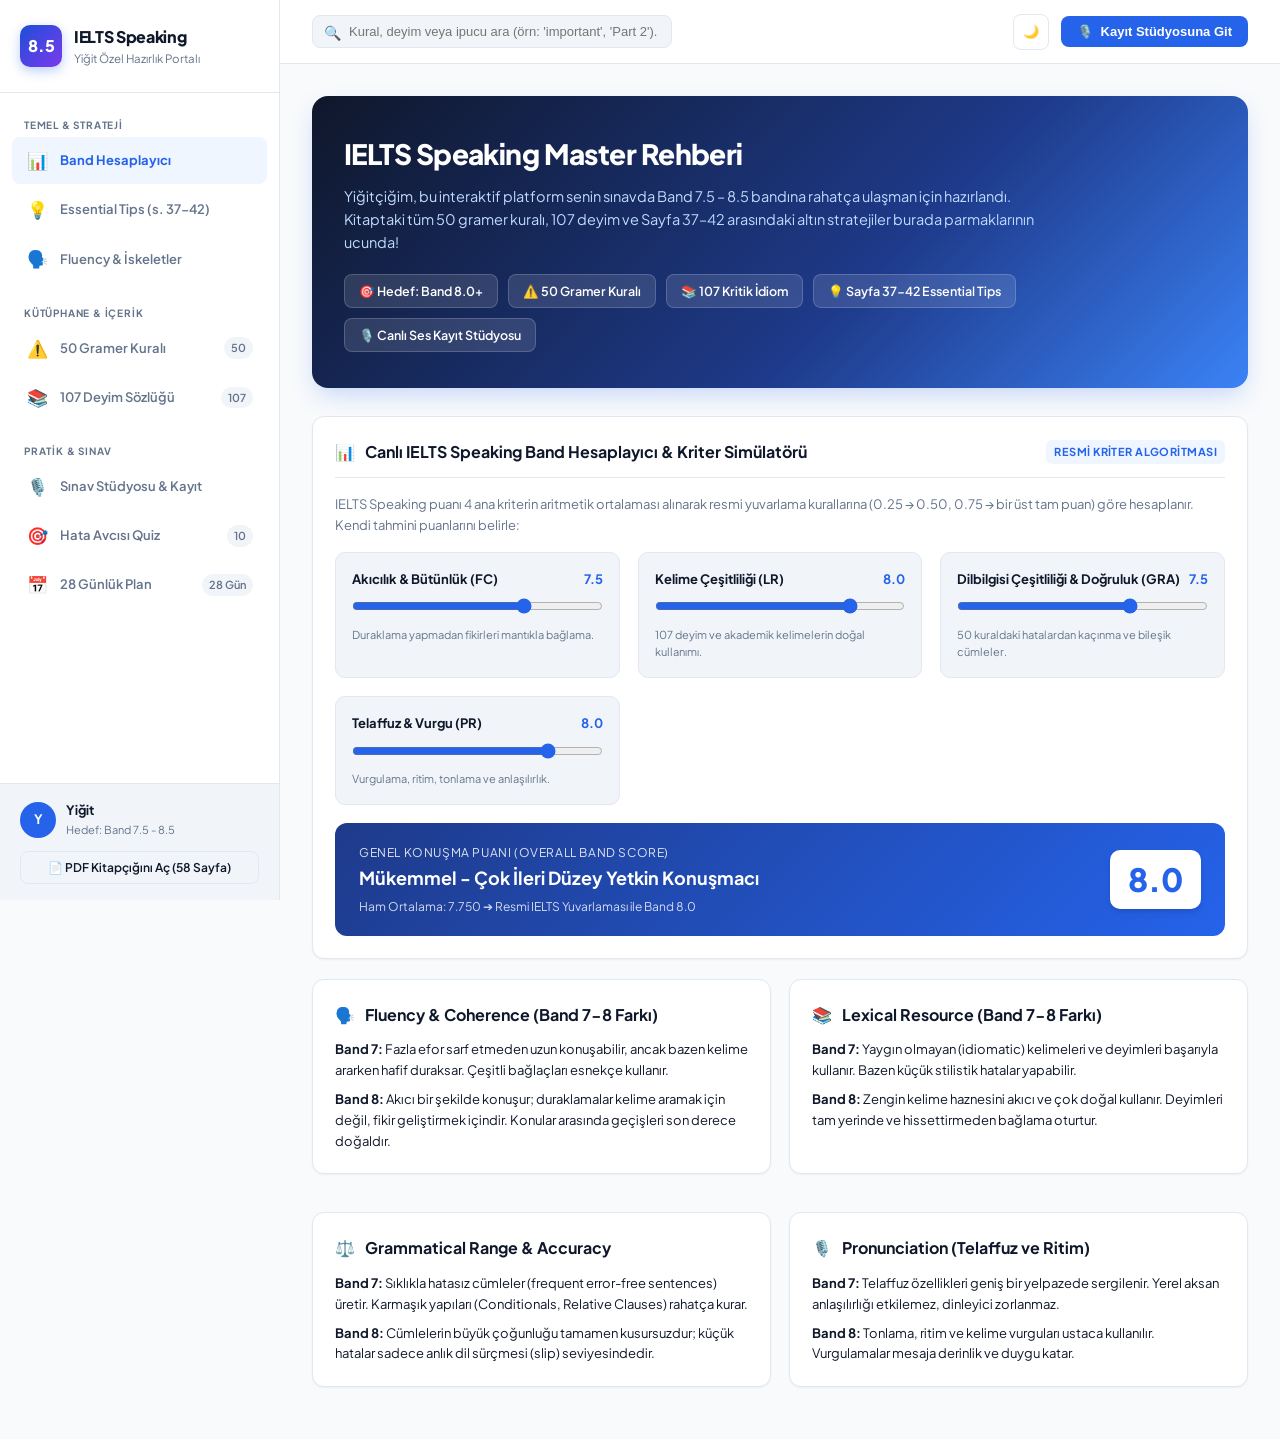
==== index.html @ e970584b "Initial commit - IELTS Speaking Master for Yigit" ====
<!DOCTYPE html>
<html lang="tr">
<head>
  <meta charset="UTF-8">
  <meta name="viewport" content="width=device-width, initial-scale=1.0">
  <title>IELTS Speaking Master Hazırlık Platformu | Yiğit</title>
  <link rel="stylesheet" href="app.css">
  <link rel="preconnect" href="https://fonts.googleapis.com">
  <link rel="preconnect" href="https://fonts.gstatic.com" crossorigin>
</head>
<body data-theme="light">
  <div class="app-container">
    
    <!-- SIDEBAR -->
    <aside class="sidebar" id="sidebar">
      <div class="sidebar-header">
        <div class="logo-badge">8.5</div>
        <div class="brand-text">
          <h2>IELTS Speaking</h2>
          <p>Yiğit Özel Hazırlık Portalı</p>
        </div>
      </div>

      <nav class="sidebar-nav">
        <div class="nav-section-title">Temel & Strateji</div>
        <a class="nav-link active" data-target="band-calc">
          <span class="icon">📊</span>
          <span>Band Hesaplayıcı</span>
        </a>
        <a class="nav-link" data-target="essential-tips">
          <span class="icon">💡</span>
          <span>Essential Tips (s. 37-42)</span>
        </a>
        <a class="nav-link" data-target="fluency">
          <span class="icon">🗣️</span>
          <span>Fluency & İskeletler</span>
        </a>

        <div class="nav-section-title" style="margin-top: 14px;">Kütüphane & İçerik</div>
        <a class="nav-link" data-target="grammar-rules">
          <span class="icon">⚠️</span>
          <span>50 Gramer Kuralı</span>
          <span class="badge-count">50</span>
        </a>
        <a class="nav-link" data-target="idioms">
          <span class="icon">📚</span>
          <span>107 Deyim Sözlüğü</span>
          <span class="badge-count">107</span>
        </a>

        <div class="nav-section-title" style="margin-top: 14px;">Pratik & Sınav</div>
        <a class="nav-link" data-target="simulator">
          <span class="icon">🎙️</span>
          <span>Sınav Stüdyosu & Kayıt</span>
        </a>
        <a class="nav-link" data-target="quiz">
          <span class="icon">🎯</span>
          <span>Hata Avcısı Quiz</span>
          <span class="badge-count">10</span>
        </a>
        <a class="nav-link" data-target="study-plan">
          <span class="icon">📅</span>
          <span>28 Günlük Plan</span>
          <span class="badge-count">28 Gün</span>
        </a>
      </nav>

      <div class="sidebar-footer">
        <div class="user-card">
          <div class="user-avatar">Y</div>
          <div>
            <div style="font-weight: 700; font-size: 13px;">Yiğit</div>
            <div style="font-size: 11px; color: var(--text-muted);">Hedef: Band 7.5 - 8.5</div>
          </div>
        </div>
        <div style="margin-top: 12px;">
          <a href="IELTS_Speaking_Master_Hazirlik_Rehberi_Yigit.pdf" target="_blank" class="btn btn-outline" style="width: 100%; justify-content: center; font-size: 12px; padding: 6px 10px;">
            📄 PDF Kitapçığını Aç (58 Sayfa)
          </a>
        </div>
      </div>
    </aside>

    <!-- MAIN WRAPPER -->
    <div class="main-wrapper">
      
      <!-- TOP BAR -->
      <header class="top-bar">
        <div style="display: flex; align-items: center; gap: 14px;">
          <button class="mobile-toggle" id="btn-toggle-sidebar" aria-label="Menüyü Aç/Kapat">☰</button>
          <div class="search-box">
            <span class="search-icon">🔍</span>
            <input type="text" id="global-search-input" placeholder="Kural, deyim veya ipucu ara (örn: 'important', 'Part 2')...">
          </div>
        </div>
        
        <div class="top-actions">
          <button class="btn btn-outline btn-icon" id="btn-theme-toggle" title="Koyu / Açık Tema Değiştir">
            <span id="theme-icon">🌙</span>
          </button>
          <button class="btn btn-primary" id="btn-quick-record">
            <span>🎙️</span>
            <span>Kayıt Stüdyosuna Git</span>
          </button>
        </div>
      </header>

      <!-- CONTENT AREA -->
      <main class="content-area">
        
        <!-- SECTION 1: BAND CALCULATOR & CRITERIA -->
        <section class="view-section active" id="sec-band-calc">
          <div class="hero-card">
            <h1>IELTS Speaking Master Rehberi</h1>
            <p class="hero-subtitle">
              Yiğitçiğim, bu interaktif platform senin sınavda Band 7.5 – 8.5 bandına rahatça ulaşman için hazırlandı. Kitaptaki tüm 50 gramer kuralı, 107 deyim ve Sayfa 37–42 arasındaki altın stratejiler burada parmaklarının ucunda!
            </p>
            <div class="stat-pills">
              <div class="stat-pill">🎯 Hedef: Band 8.0+</div>
              <div class="stat-pill">⚠️ 50 Gramer Kuralı</div>
              <div class="stat-pill">📚 107 Kritik İdiom</div>
              <div class="stat-pill">💡 Sayfa 37-42 Essential Tips</div>
              <div class="stat-pill">🎙️ Canlı Ses Kayıt Stüdyosu</div>
            </div>
          </div>

          <!-- Live Calculator Card -->
          <div class="card">
            <div class="card-header">
              <div class="card-title">
                <span>📊</span>
                <span>Canlı IELTS Speaking Band Hesaplayıcı & Kriter Simülatörü</span>
              </div>
              <span class="badge badge-primary">Resmi Kriter Algoritması</span>
            </div>
            <p style="color: var(--text-muted); font-size: 13px; margin-bottom: 16px;">
              IELTS Speaking puanı 4 ana kriterin aritmetik ortalaması alınarak resmi yuvarlama kurallarına (0.25 → 0.50, 0.75 → bir üst tam puan) göre hesaplanır. Kendi tahmini puanlarını belirle:
            </p>

            <div class="calc-grid">
              <div class="calc-box">
                <div class="calc-label">
                  <span>Akıcılık & Bütünlük (FC)</span>
                  <span id="val-fc" style="color: var(--brand-blue);">7.5</span>
                </div>
                <input type="range" class="calc-slider" id="slider-fc" min="4.0" max="9.0" step="0.5" value="7.5">
                <div style="font-size: 11px; color: var(--text-muted); margin-top: 6px;">Duraklama yapmadan fikirleri mantıkla bağlama.</div>
              </div>

              <div class="calc-box">
                <div class="calc-label">
                  <span>Kelime Çeşitliliği (LR)</span>
                  <span id="val-lr" style="color: var(--brand-blue);">8.0</span>
                </div>
                <input type="range" class="calc-slider" id="slider-lr" min="4.0" max="9.0" step="0.5" value="8.0">
                <div style="font-size: 11px; color: var(--text-muted); margin-top: 6px;">107 deyim ve akademik kelimelerin doğal kullanımı.</div>
              </div>

              <div class="calc-box">
                <div class="calc-label">
                  <span>Dilbilgisi Çeşitliliği & Doğruluk (GRA)</span>
                  <span id="val-gra" style="color: var(--brand-blue);">7.5</span>
                </div>
                <input type="range" class="calc-slider" id="slider-gra" min="4.0" max="9.0" step="0.5" value="7.5">
                <div style="font-size: 11px; color: var(--text-muted); margin-top: 6px;">50 kuraldaki hatalardan kaçınma ve bileşik cümleler.</div>
              </div>

              <div class="calc-box">
                <div class="calc-label">
                  <span>Telaffuz & Vurgu (PR)</span>
                  <span id="val-pr" style="color: var(--brand-blue);">8.0</span>
                </div>
                <input type="range" class="calc-slider" id="slider-pr" min="4.0" max="9.0" step="0.5" value="8.0">
                <div style="font-size: 11px; color: var(--text-muted); margin-top: 6px;">Vurgulama, ritim, tonlama ve anlaşılırlık.</div>
              </div>
            </div>

            <div class="score-banner">
              <div>
                <div style="font-size: 12px; text-transform: uppercase; letter-spacing: 0.05em; opacity: 0.85;">Genel Konuşma Puanı (Overall Band Score)</div>
                <div style="font-size: 18px; font-weight: 700; margin-top: 2px;" id="calc-status">Mükemmel - İleri Düzey Yetkin Konuşmacı</div>
                <div style="font-size: 12px; opacity: 0.8; margin-top: 4px;" id="calc-details">Ham Ortalama: 7.75 ➔ Resmi Yuvarlama ile Band 8.0</div>
              </div>
              <div class="score-badge" id="calc-score">8.0</div>
            </div>
          </div>

          <!-- Criteria Reference Cards -->
          <div class="grid-2">
            <div class="card">
              <div class="card-title" style="margin-bottom: 12px;">
                <span>🗣️</span>
                <span>Fluency & Coherence (Band 7-8 Farkı)</span>
              </div>
              <p style="font-size: 13px; margin-bottom: 8px;"><strong>Band 7:</strong> Fazla efor sarf etmeden uzun konuşabilir, ancak bazen kelime ararken hafif duraksar. Çeşitli bağlaçları esnekçe kullanır.</p>
              <p style="font-size: 13px;"><strong>Band 8:</strong> Akıcı bir şekilde konuşur; duraklamalar kelime aramak için değil, fikir geliştirmek içindir. Konular arasında geçişleri son derece doğaldır.</p>
            </div>

            <div class="card">
              <div class="card-title" style="margin-bottom: 12px;">
                <span>📚</span>
                <span>Lexical Resource (Band 7-8 Farkı)</span>
              </div>
              <p style="font-size: 13px; margin-bottom: 8px;"><strong>Band 7:</strong> Yaygın olmayan (idiomatic) kelimeleri ve deyimleri başarıyla kullanır. Bazen küçük stilistik hatalar yapabilir.</p>
              <p style="font-size: 13px;"><strong>Band 8:</strong> Zengin kelime haznesini akıcı ve çok doğal kullanır. Deyimleri tam yerinde ve hissettirmeden bağlama oturtur.</p>
            </div>

            <div class="card">
              <div class="card-title" style="margin-bottom: 12px;">
                <span>⚖️</span>
                <span>Grammatical Range & Accuracy</span>
              </div>
              <p style="font-size: 13px; margin-bottom: 8px;"><strong>Band 7:</strong> Sıklıkla hatasız cümleler (frequent error-free sentences) üretir. Karmaşık yapıları (Conditionals, Relative Clauses) rahatça kurar.</p>
              <p style="font-size: 13px;"><strong>Band 8:</strong> Cümlelerin büyük çoğunluğu tamamen kusursuzdur; küçük hatalar sadece anlık dil sürçmesi (slip) seviyesindedir.</p>
            </div>

            <div class="card">
              <div class="card-title" style="margin-bottom: 12px;">
                <span>🎙️</span>
                <span>Pronunciation (Telaffuz ve Ritim)</span>
              </div>
              <p style="font-size: 13px; margin-bottom: 8px;"><strong>Band 7:</strong> Telaffuz özellikleri geniş bir yelpazede sergilenir. Yerel aksan anlaşılırlığı etkilemez, dinleyici zorlanmaz.</p>
              <p style="font-size: 13px;"><strong>Band 8:</strong> Tonlama, ritim ve kelime vurguları ustaca kullanılır. Vurgulamalar mesaja derinlik ve duygu katar.</p>
            </div>
          </div>
        </section>

        <!-- SECTION 2: ESSENTIAL TIPS (Kitap Sayfa 37-42) -->
        <section class="view-section" id="sec-essential-tips">
          <div class="card" style="border-left: 5px solid #2563eb;">
            <div class="card-header">
              <div>
                <div class="card-title">💡 Essential Tips for Effective Performance (Kitap Sayfa 37 - 42)</div>
                <div style="font-size: 12.5px; color: var(--text-muted); margin-top: 4px;">Kitabın kalbi olan sınav taktikleri, örnek diyaloglar ve öğretmen yönlendirmeleri</div>
              </div>
              <span class="badge badge-purple">Success in IELTS Speaking</span>
            </div>

            <div class="filter-bar">
              <button class="chip active" data-tips-filter="all">Tüm İpuçları (10 Kural)</button>
              <button class="chip" data-tips-filter="part1">Part 1 (Kurallar 1 - 4)</button>
              <button class="chip" data-tips-filter="part2">Part 2 (Kurallar 1 - 6)</button>
              <button class="chip" data-tips-filter="part3">Part 3 (Kurallar 1 - 7)</button>
              <button class="chip" data-tips-filter="general">Genel Kurallar (8 - 10)</button>
            </div>

            <div id="tips-container">
              <!-- Rendered via JS from ESSENTIAL_TIPS -->
            </div>
          </div>
        </section>

        <!-- SECTION 3: FLUENCY & STRUCTURES -->
        <section class="view-section" id="sec-fluency">
          <div class="card">
            <div class="card-header">
              <div class="card-title">
                <span>🗣️</span>
                <span>Akıcılık & Düşünme Payı Kazanma İskeletleri (Fluency Templates)</span>
              </div>
              <span class="badge badge-primary">Sıfır Duraksama Stratejisi</span>
            </div>
            <p style="font-size: 13.5px; color: var(--text-muted); margin-bottom: 20px;">
              Yiğitçiğim, sınavda beynin düşünürken ağzının sessiz kalmaması Band 8 almanın sırrıdır. Aşağıdaki şablonları ezberleyip refleks haline getir:
            </p>

            <div class="grid-2">
              <div class="tip-box">
                <div style="display: flex; justify-content: space-between; align-items: center; margin-bottom: 8px;">
                  <strong style="color: var(--brand-blue); font-size: 15px;">1. Düşünme Payı Kazanma (Stalling Phrases)</strong>
                  <span class="badge badge-purple">Part 1 & 3</span>
                </div>
                <p style="font-size: 13px; margin-bottom: 10px;">Zor veya beklenmedik bir soru geldiğinde sessiz kalmak yerine:</p>
                <div style="background: var(--bg-subtle); padding: 12px; border-radius: 8px; font-size: 13px; line-height: 1.7;">
                  <div>🔊 <em>"That's an intriguing question. To be completely honest, I haven't given it much thought before, but..."</em> <button class="btn-speak" data-speak="That's an intriguing question. To be completely honest, I haven't given it much thought before, but...">Dinle</button></div>
                  <div>🔊 <em>"Well, looking at it from an objective perspective, I'd say that..."</em> <button class="btn-speak" data-speak="Well, looking at it from an objective perspective, I'd say that...">Dinle</button></div>
                  <div>🔊 <em>"That's a rather multifaceted issue, but if I had to pinpoint the main reason..."</em> <button class="btn-speak" data-speak="That's a rather multifaceted issue, but if I had to pinpoint the main reason...">Dinle</button></div>
                </div>
                <div class="teacher-note">
                  <span class="avatar">👨‍🏫</span>
                  <div class="teacher-note-text">
                    <strong>Öğretmen Notu:</strong> Bu kalıpları söylerken sınav görevlisinin gözünün içine bak. Sessiz kalıp tavana bakarsan FC puanın düşer; bu kalıbı söylerken fikrini toparla!
                  </div>
                </div>
              </div>

              <div class="tip-box">
                <div style="display: flex; justify-content: space-between; align-items: center; margin-bottom: 8px;">
                  <strong style="color: var(--brand-blue); font-size: 15px;">2. Part 2 Manşet Açılışları (Catchy Starters)</strong>
                  <span class="badge badge-warning">Part 2 Cue Card</span>
                </div>
                <p style="font-size: 13px; margin-bottom: 10px;">Kitap sayfa 39'daki kural: Sıradan "I'm going to talk about..." yerine vurucu başla:</p>
                <div style="background: var(--bg-subtle); padding: 12px; border-radius: 8px; font-size: 13px; line-height: 1.7;">
                  <div>🔊 <em>"If I was about to lose everything and could only keep one memory, this trip would be it..."</em> <button class="btn-speak" data-speak="If I was about to lose everything and could only keep one memory, this trip would be it">Dinle</button></div>
                  <div>🔊 <em>"The first thing that springs to mind when thinking about this topic is..."</em> <button class="btn-speak" data-speak="The first thing that springs to mind when thinking about this topic is...">Dinle</button></div>
                  <div>🔊 <em>"To be perfectly candid, this experience marked a real turning point in my life."</em> <button class="btn-speak" data-speak="To be perfectly candid, this experience marked a real turning point in my life.">Dinle</button></div>
                </div>
                <div class="teacher-note">
                  <span class="avatar">👨‍🏫</span>
                  <div class="teacher-note-text">
                    <strong>Öğretmen Notu:</strong> Sınav görevlisi günde onlarca adayı dinler. İlginç bir ilk cümle onun dikkatini anında çeker ve puanını yukarı çeker.
                  </div>
                </div>
              </div>

              <div class="tip-box">
                <div style="display: flex; justify-content: space-between; align-items: center; margin-bottom: 8px;">
                  <strong style="color: var(--brand-blue); font-size: 15px;">3. Part 3 Karşılaştırma & Spekülasyon</strong>
                  <span class="badge badge-success">Part 3 Analitik</span>
                </div>
                <p style="font-size: 13px; margin-bottom: 10px;">Tek taraflı basit fikir yerine iki yönlü akademik yaklaşım:</p>
                <div style="background: var(--bg-subtle); padding: 12px; border-radius: 8px; font-size: 13px; line-height: 1.7;">
                  <div>🔊 <em>"On the one hand, ..., but when viewed from another angle, ..."</em> <button class="btn-speak" data-speak="On the one hand, but when viewed from another angle">Dinle</button></div>
                  <div>🔊 <em>"While some people strongly advocate that ..., I tend to believe that ..."</em> <button class="btn-speak" data-speak="While some people strongly advocate that, I tend to believe that">Dinle</button></div>
                  <div>🔊 <em>"Hypothetically speaking, if governments were to intervene, it might lead to..."</em> <button class="btn-speak" data-speak="Hypothetically speaking, if governments were to intervene, it might lead to">Dinle</button></div>
                </div>
                <div class="teacher-note">
                  <span class="avatar">👨‍🏫</span>
                  <div class="teacher-note-text">
                    <strong>Öğretmen Notu:</strong> Part 3'te asla sadece "evet bence iyi" deyip kesme. "Toplumsal açıdan", "ekonomik yönden" gibi iki boyuttan bak.
                  </div>
                </div>
              </div>

              <div class="tip-box">
                <div style="display: flex; justify-content: space-between; align-items: center; margin-bottom: 8px;">
                  <strong style="color: var(--brand-blue); font-size: 15px;">4. İletişim Kurtarma Kalıpları (Communication Recovery)</strong>
                  <span class="badge badge-danger">Acil Durum</span>
                </div>
                <p style="font-size: 13px; margin-bottom: 10px;">Kitap sayfa 41'deki A, B, C kurtarma kalıpları:</p>
                <div style="background: var(--bg-subtle); padding: 12px; border-radius: 8px; font-size: 13px; line-height: 1.7;">
                  <div>🔊 <strong>A-</strong> <em>"Could you explain what you mean by that, please?"</em> <button class="btn-speak" data-speak="Could you explain what you mean by that, please?">Dinle</button></div>
                  <div>🔊 <strong>B-</strong> <em>"Could you explain what ... means?"</em> <button class="btn-speak" data-speak="Could you explain what that means?">Dinle</button></div>
                  <div>🔊 <strong>C-</strong> <em>"Could you repeat the question, please?"</em> <button class="btn-speak" data-speak="Could you repeat the question, please?">Dinle</button></div>
                </div>
                <div class="teacher-note">
                  <span class="avatar">👨‍🏫</span>
                  <div class="teacher-note-text">
                    <strong>Öğretmen Notu:</strong> Anlamadığında susup tahmin etmeye çalışma! Bu kalıplardan birini nazikçe kullanmak puan kaybettirmez, tam aksine doğal iletişim becerisi sayılır.
                  </div>
                </div>
              </div>
            </div>
          </div>
        </section>

        <!-- SECTION 4: 50 GRAMMAR RULES -->
        <section class="view-section" id="sec-grammar-rules">
          <div class="card">
            <div class="card-header">
              <div>
                <div class="card-title">⚠️ 50 Dilbilgisi Kuralı & Kronik Sınav Hataları</div>
                <div style="font-size: 12px; color: var(--text-muted); margin-top: 3px;">Türkçe düşünerek yapılan çeviri tuzakları ve doğru sınav kullanımları</div>
              </div>
              <div style="display: flex; gap: 8px; align-items: center;">
                <button class="btn btn-outline" id="btn-toggle-flashcard-mode">
                  <span>🃏</span>
                  <span id="txt-flashcard-mode">Flashcard Moduna Geç</span>
                </button>
              </div>
            </div>

            <!-- Progress tracker -->
            <div style="background: var(--bg-subtle); padding: 12px 18px; border-radius: 10px; margin-bottom: 16px; display: flex; align-items: center; justify-content: space-between;">
              <div style="display: flex; align-items: center; gap: 12px;">
                <span style="font-weight: 700; font-size: 13px;">Öğrenme İlerlemesi:</span>
                <span id="grammar-progress-text" style="color: var(--brand-blue); font-weight: 700;">0 / 50 Öğrenildi (%0)</span>
              </div>
              <button class="btn btn-outline" id="btn-reset-grammar-progress" style="padding: 4px 10px; font-size: 11px;">Sıfırla</button>
            </div>

            <!-- Category Filters -->
            <div class="filter-bar" id="grammar-category-filters">
              <button class="chip active" data-cat="all">Tümü (50)</button>
              <button class="chip" data-cat="Edat">Edat Eşleşmeleri</button>
              <button class="chip" data-cat="Zaman">Zamanlar & Zarflar</button>
              <button class="chip" data-cat="Kip">Kip & Fiil Kalıpları</button>
              <button class="chip" data-cat="Sıfat">Sıfat & Miktar</button>
              <button class="chip" data-cat="Bağlaç">Bağlaç & Cümle</button>
            </div>

            <!-- Grid container -->
            <div id="grammar-list-container" class="grid-2">
              <!-- Rendered via JS -->
            </div>
          </div>
        </section>

        <!-- SECTION 5: 107 IDIOMS DICTIONARY -->
        <section class="view-section" id="sec-idioms">
          <div class="card">
            <div class="card-header">
              <div>
                <div class="card-title">📚 107 Deyim & İdiom Kütüphanesi (Band 8+ Anahtarı)</div>
                <div style="font-size: 12px; color: var(--text-muted); margin-top: 3px;">Kitaptaki tüm deyimler, anlamları, sesli telaffuzları ve sınav bağlamları</div>
              </div>
              <button class="btn btn-primary" id="btn-random-idiom">
                <span>🎲</span>
                <span>Rastgele Deyim Çek</span>
              </button>
            </div>

            <div class="filter-bar" id="idiom-filters">
              <button class="chip active" data-cat="all">Tüm Deyimler (107)</button>
              <button class="chip" data-cat="Duygu">Duygular & Hisler</button>
              <button class="chip" data-cat="Başarı">Başarı & Çaba</button>
              <button class="chip" data-cat="Zorluk">Zorluk & Kriz</button>
              <button class="chip" data-cat="İletişim">İletişim & Karar</button>
              <button class="chip" data-cat="Zaman">Zaman & Değişim</button>
              <button class="chip" data-cat="Para">Para & Yaşam</button>
            </div>

            <div id="idioms-container" class="grid-3">
              <!-- Rendered via JS -->
            </div>
          </div>
        </section>

        <!-- SECTION 6: SIMULATOR & RECORDING STUDIO -->
        <section class="view-section" id="sec-simulator">
          <div class="card">
            <div class="card-header">
              <div class="card-title">🎙️ IELTS Speaking Sınav Stüdyosu & Ses Kaydedici</div>
              <span class="badge badge-danger">Rule 8: Voice Recorder Practice</span>
            </div>
            
            <p style="font-size: 13.5px; color: var(--text-muted); margin-bottom: 16px;">
              Kitabın 42. sayfasındaki Kural 8: <em>"Make use of a voice recorder... you can go over the recording with your teacher."</em> Kendi sesini kaydet, süreyi kontrol et ve prova yap!
            </p>

            <!-- Mode Selector -->
            <div style="display: flex; gap: 10px; margin-bottom: 20px;">
              <button class="btn btn-primary" id="sim-mode-part1">Part 1 Soruları</button>
              <button class="btn btn-outline" id="sim-mode-part2">Part 2 Cue Card (Zamanlayıcılı)</button>
              <button class="btn btn-outline" id="sim-mode-part3">Part 3 Tartışma</button>
            </div>

            <!-- Question Display Box -->
            <div class="cue-card-box" id="sim-prompt-box">
              <div style="display: flex; justify-content: space-between; align-items: center; margin-bottom: 12px;">
                <span class="badge badge-primary" id="sim-part-badge">Part 1</span>
                <button class="btn btn-outline" id="btn-next-prompt" style="padding: 4px 12px; font-size: 12px;">Yeni Soru Çek 🔄</button>
              </div>
              <div id="sim-prompt-content" style="font-size: 15px; font-weight: 600; line-height: 1.6;">
                Yükleniyor...
              </div>
            </div>

            <!-- Part 2 Timers (shown when Part 2 selected) -->
            <div id="part2-timer-section" style="display: none; background: var(--bg-subtle); border: 1px solid var(--border); border-radius: 12px; padding: 20px; margin-bottom: 20px; text-align: center;">
              <div style="font-weight: 700; font-size: 14px; margin-bottom: 8px;">Part 2 Sınav Zamanlayıcısı</div>
              <div style="display: flex; justify-content: center; gap: 24px;">
                <div>
                  <div style="font-size: 11px; text-transform: uppercase; color: var(--text-muted);">1 Dk Hazırlık</div>
                  <div id="timer-prep-display" style="font-family: 'JetBrains Mono', monospace; font-size: 32px; font-weight: 800; color: #d97706;">01:00</div>
                  <button class="btn btn-outline" id="btn-start-prep" style="font-size: 12px; padding: 4px 10px; margin-top: 4px;">Başlat</button>
                </div>
                <div style="width: 1px; background: var(--border);"></div>
                <div>
                  <div style="font-size: 11px; text-transform: uppercase; color: var(--text-muted);">2 Dk Konuşma</div>
                  <div id="timer-speech-display" style="font-family: 'JetBrains Mono', monospace; font-size: 32px; font-weight: 800; color: #059669;">02:00</div>
                  <button class="btn btn-outline" id="btn-start-speech" style="font-size: 12px; padding: 4px 10px; margin-top: 4px;">Başlat</button>
                </div>
              </div>
            </div>

            <!-- Recording Studio Box -->
            <div class="recorder-box">
              <div class="rec-indicator" id="rec-status-indicator">
                <span style="font-size: 10px;">●</span>
                <span id="rec-status-text">Kayıt Bekleniyor</span>
              </div>
              <div class="rec-timer" id="rec-timer-display">00:00</div>
              
              <div style="display: flex; justify-content: center; gap: 12px; margin-top: 14px;">
                <button class="btn btn-primary" id="btn-record-start" style="padding: 10px 24px; font-size: 14px; background: #dc2626;">
                  <span>🎙️</span>
                  <span>Kayda Başla</span>
                </button>
                <button class="btn btn-outline" id="btn-record-stop" disabled style="padding: 10px 24px; font-size: 14px;">
                  <span>⏹️</span>
                  <span>Durdur</span>
                </button>
              </div>

              <!-- Audio Player -->
              <div id="audio-playback-container" style="display: none; margin-top: 24px;">
                <div style="font-size: 12px; font-weight: 700; margin-bottom: 8px; color: var(--text-muted);">Son Kaydın Dinletisi:</div>
                <audio id="audio-player" controls style="width: 100%; max-width: 480px;"></audio>
                <div style="margin-top: 10px;">
                  <a id="btn-download-recording" class="btn btn-outline" style="font-size: 12px;" download="yigit_ielts_speaking_kayit.webm">
                    💾 Kaydı Bilgisayara İndir (.webm)
                  </a>
                </div>
              </div>
            </div>
          </div>
        </section>

        <!-- SECTION 7: ERROR HUNTER QUIZ -->
        <section class="view-section" id="sec-quiz">
          <div class="card">
            <div class="card-header">
              <div>
                <div class="card-title">🎯 Hata Avcısı: 10 Kritik Sınav Tuzağı Testi</div>
                <div style="font-size: 12px; color: var(--text-muted); margin-top: 3px;">Türkçe düşünme hatalarını anında yakala ve doğrula</div>
              </div>
              <div style="font-weight: 700; font-size: 14px; color: var(--brand-blue);" id="quiz-score-badge">Skor: 0 / 10</div>
            </div>

            <div id="quiz-container">
              <!-- Rendered via JS from QUIZ_QUESTIONS -->
            </div>
            
            <div style="margin-top: 20px; text-align: center;">
              <button class="btn btn-outline" id="btn-reset-quiz">Sınavı Yeniden Başlat 🔄</button>
            </div>
          </div>
        </section>

        <!-- SECTION 8: 28-DAY STUDY PLAN -->
        <section class="view-section" id="sec-study-plan">
          <div class="card">
            <div class="card-header">
              <div>
                <div class="card-title">📅 28 Günlük Adım Adım IELTS Speaking Başarı Takvimi</div>
                <div style="font-size: 12px; color: var(--text-muted); margin-top: 3px;">Günde 45 dakikalık odaklanma ile Band 7.5 - 8.5 seviyesine ulaşma programı</div>
              </div>
              <div style="font-weight: 700; font-size: 13px; color: var(--brand-blue);" id="plan-progress-badge">0 / 28 Gün Tamamlandı (%0)</div>
            </div>

            <div id="study-plan-container">
              <!-- Rendered via JS from STUDY_PLAN -->
            </div>
          </div>
        </section>

      </main>
    </div>
  </div>

  <!-- Random Idiom Modal / Overlay -->
  <div id="idiom-modal" style="display: none; position: fixed; inset: 0; background: rgba(0,0,0,0.6); z-index: 1000; align-items: center; justify-content: center; padding: 20px;">
    <div style="background: var(--bg-card); max-width: 520px; width: 100%; border-radius: 16px; padding: 28px; box-shadow: var(--shadow-lg); position: relative; border: 1px solid var(--border);">
      <button id="btn-close-modal" style="position: absolute; right: 18px; top: 18px; background: transparent; border: none; font-size: 20px; cursor: pointer; color: var(--text-muted);">&times;</button>
      <div style="text-align: center; margin-bottom: 16px;">
        <span class="badge badge-purple" style="margin-bottom: 8px;">Günün Rastgele Deyimi</span>
        <h2 id="modal-idiom-title" style="color: var(--brand-blue); font-size: 24px; font-weight: 800;">-</h2>
        <p id="modal-idiom-meaning" style="color: var(--text-muted); font-size: 14px; margin-top: 4px;">-</p>
      </div>
      <div style="background: var(--bg-subtle); padding: 14px; border-radius: 10px; margin-bottom: 16px;">
        <div style="font-weight: 700; font-size: 12px; text-transform: uppercase; color: var(--brand-blue); margin-bottom: 4px;">Örnek Cümle:</div>
        <p id="modal-idiom-example" style="font-style: italic; font-size: 14px; line-height: 1.5;">-</p>
      </div>
      <div class="teacher-note">
        <span class="avatar">👨‍🏫</span>
        <div class="teacher-note-text" id="modal-idiom-note">-</div>
      </div>
      <div style="display: flex; gap: 10px; margin-top: 20px;">
        <button class="btn btn-outline" id="btn-modal-speak" style="flex: 1; justify-content: center;">
          <span>🔊</span>
          <span>Sesli Telaffuz</span>
        </button>
        <button class="btn btn-primary" id="btn-modal-next" style="flex: 1; justify-content: center;">
          <span>🎲</span>
          <span>Başka Deyim Çek</span>
        </button>
      </div>
    </div>
  </div>

  <!-- Toast Notification -->
  <div class="toast-box" id="toast-box">
    <span id="toast-icon">ℹ️</span>
    <span id="toast-message">Bildirim</span>
  </div>

  <!-- SCRIPTS -->
  <script src="data.js"></script>
  <script src="app.js"></script>
</body>
</html>
---- app.css ----
/* app.css - IELTS Speaking Master Interactive Web Application */
@import url('https://fonts.googleapis.com/css2?family=Plus+Jakarta+Sans:wght@300;400;500;600;700;800&family=JetBrains+Mono:wght@400;500;600&display=swap');

:root {
  --bg-main: #f8fafc;
  --bg-card: #ffffff;
  --bg-subtle: #f1f5f9;
  --border: #e2e8f0;
  --text-main: #0f172a;
  --text-muted: #64748b;
  --brand-blue: #2563eb;
  --brand-blue-hover: #1d4ed8;
  --brand-blue-soft: #eff6ff;
  --accent-purple: #7c3aed;
  --accent-purple-soft: #f5f3ff;
  --success: #059669;
  --success-soft: #ecfdf5;
  --warning: #d97706;
  --warning-soft: #fffbeb;
  --danger: #dc2626;
  --danger-soft: #fef2f2;
  --shadow-sm: 0 1px 2px 0 rgba(0, 0, 0, 0.05);
  --shadow-md: 0 4px 6px -1px rgba(0, 0, 0, 0.1), 0 2px 4px -1px rgba(0, 0, 0, 0.06);
  --shadow-lg: 0 10px 15px -3px rgba(0, 0, 0, 0.1), 0 4px 6px -2px rgba(0, 0, 0, 0.05);
  --radius: 12px;
}

[data-theme="dark"] {
  --bg-main: #090d16;
  --bg-card: #131b2e;
  --bg-subtle: #1e293b;
  --border: #283548;
  --text-main: #f8fafc;
  --text-muted: #94a3b8;
  --brand-blue: #3b82f6;
  --brand-blue-soft: rgba(59, 130, 246, 0.15);
  --accent-purple: #8b5cf6;
  --accent-purple-soft: rgba(139, 92, 246, 0.15);
  --success-soft: rgba(5, 150, 105, 0.15);
  --warning-soft: rgba(217, 119, 6, 0.15);
  --danger-soft: rgba(220, 38, 38, 0.15);
}

* {
  box-sizing: border-box;
  margin: 0;
  padding: 0;
}

body {
  font-family: 'Plus Jakarta Sans', -apple-system, BlinkMacSystemFont, "Segoe UI", Roboto, sans-serif;
  background-color: var(--bg-main);
  color: var(--text-main);
  line-height: 1.6;
  font-size: 14px;
  overflow-x: hidden;
  transition: background-color 0.2s ease, color 0.2s ease;
}

/* APP SHELL & LAYOUT */
.app-container {
  display: flex;
  min-height: 100vh;
}

/* SIDEBAR */
.sidebar {
  width: 280px;
  background: var(--bg-card);
  border-right: 1px solid var(--border);
  display: flex;
  flex-direction: column;
  position: fixed;
  top: 0;
  bottom: 0;
  left: 0;
  z-index: 100;
  transition: all 0.3s ease;
}

.sidebar-header {
  padding: 24px 20px;
  border-bottom: 1px solid var(--border);
  display: flex;
  align-items: center;
  gap: 12px;
}

.logo-badge {
  background: linear-gradient(135deg, #1d4ed8 0%, #7c3aed 100%);
  color: white;
  width: 42px;
  height: 42px;
  border-radius: 10px;
  display: flex;
  align-items: center;
  justify-content: center;
  font-weight: 800;
  font-size: 16px;
  box-shadow: 0 4px 12px rgba(37, 99, 235, 0.3);
}

.brand-text h2 {
  font-size: 16px;
  font-weight: 800;
  letter-spacing: -0.02em;
}

.brand-text p {
  font-size: 11.5px;
  color: var(--text-muted);
}

.sidebar-nav {
  padding: 16px 12px;
  flex: 1;
  overflow-y: auto;
}

.nav-section-title {
  font-size: 10px;
  font-weight: 700;
  text-transform: uppercase;
  color: var(--text-muted);
  letter-spacing: 0.08em;
  padding: 8px 12px 4px;
}

.nav-link {
  display: flex;
  align-items: center;
  gap: 12px;
  padding: 10px 14px;
  color: var(--text-muted);
  text-decoration: none;
  border-radius: 8px;
  font-weight: 600;
  font-size: 13px;
  transition: all 0.15s ease;
  margin-bottom: 2px;
  cursor: pointer;
}

.nav-link:hover {
  background: var(--bg-subtle);
  color: var(--text-main);
}

.nav-link.active {
  background: var(--brand-blue-soft);
  color: var(--brand-blue);
  font-weight: 700;
}

.nav-link .icon {
  font-size: 17px;
  width: 22px;
  text-align: center;
}

.nav-link .badge-count {
  margin-left: auto;
  font-size: 11px;
  padding: 2px 7px;
  border-radius: 12px;
  background: var(--bg-subtle);
  color: var(--text-muted);
}

.sidebar-footer {
  padding: 16px 20px;
  border-top: 1px solid var(--border);
  background: var(--bg-subtle);
}

.user-card {
  display: flex;
  align-items: center;
  gap: 10px;
}

.user-avatar {
  width: 36px;
  height: 36px;
  border-radius: 50%;
  background: var(--brand-blue);
  color: white;
  display: flex;
  align-items: center;
  justify-content: center;
  font-weight: 700;
  font-size: 13px;
}

/* MAIN CONTENT */
.main-wrapper {
  margin-left: 280px;
  flex: 1;
  display: flex;
  flex-direction: column;
  min-width: 0;
}

.top-bar {
  height: 64px;
  background: var(--bg-card);
  border-bottom: 1px solid var(--border);
  display: flex;
  align-items: center;
  justify-content: space-between;
  padding: 0 32px;
  position: sticky;
  top: 0;
  z-index: 90;
}

.search-box {
  position: relative;
  width: 360px;
}

.search-box input {
  width: 100%;
  padding: 8px 14px 8px 36px;
  border-radius: 8px;
  border: 1px solid var(--border);
  background: var(--bg-subtle);
  color: var(--text-main);
  font-size: 13px;
  outline: none;
  transition: all 0.2s;
}

.search-box input:focus {
  border-color: var(--brand-blue);
  background: var(--bg-card);
  box-shadow: 0 0 0 3px var(--brand-blue-soft);
}

.search-box .search-icon {
  position: absolute;
  left: 12px;
  top: 50%;
  transform: translateY(-50%);
  color: var(--text-muted);
}

.top-actions {
  display: flex;
  align-items: center;
  gap: 12px;
}

.btn {
  display: inline-flex;
  align-items: center;
  gap: 8px;
  padding: 8px 16px;
  border-radius: 8px;
  font-size: 13px;
  font-weight: 600;
  cursor: pointer;
  border: none;
  transition: all 0.2s;
  text-decoration: none;
}

.btn-primary {
  background: var(--brand-blue);
  color: white;
}
.btn-primary:hover {
  background: var(--brand-blue-hover);
}

.btn-outline {
  background: transparent;
  border: 1px solid var(--border);
  color: var(--text-main);
}
.btn-outline:hover {
  background: var(--bg-subtle);
}

.btn-icon {
  width: 36px;
  height: 36px;
  padding: 0;
  display: flex;
  align-items: center;
  justify-content: center;
  border-radius: 8px;
}

/* CONTENT VIEWPORT */
.content-area {
  padding: 32px;
  max-width: 1100px;
  width: 100%;
  margin: 0 auto;
}

.view-section {
  display: none;
}

.view-section.active {
  display: block;
  animation: fadeIn 0.25s ease-out;
}

@keyframes fadeIn {
  from { opacity: 0; transform: translateY(6px); }
  to { opacity: 1; transform: translateY(0); }
}

/* HERO BANNER */
.hero-card {
  background: linear-gradient(135deg, #0f172a 0%, #1e3a8a 60%, #3b82f6 100%);
  color: white;
  padding: 36px 32px;
  border-radius: 16px;
  margin-bottom: 28px;
  position: relative;
  overflow: hidden;
  box-shadow: 0 10px 25px -5px rgba(37, 99, 235, 0.25);
}

.hero-card h1 {
  font-size: 28px;
  font-weight: 800;
  margin-bottom: 8px;
  letter-spacing: -0.02em;
}

.hero-subtitle {
  color: #bfdbfe;
  font-size: 14.5px;
  max-width: 720px;
  margin-bottom: 20px;
}

.stat-pills {
  display: flex;
  flex-wrap: wrap;
  gap: 10px;
}

.stat-pill {
  background: rgba(255, 255, 255, 0.12);
  backdrop-filter: blur(8px);
  padding: 6px 14px;
  border-radius: 8px;
  font-size: 12.5px;
  font-weight: 600;
  border: 1px solid rgba(255, 255, 255, 0.18);
}

/* CARDS */
.card {
  background: var(--bg-card);
  border: 1px solid var(--border);
  border-radius: var(--radius);
  padding: 22px;
  margin-bottom: 20px;
  box-shadow: var(--shadow-sm);
}

.card-header {
  display: flex;
  align-items: center;
  justify-content: space-between;
  margin-bottom: 16px;
  padding-bottom: 12px;
  border-bottom: 1px solid var(--border);
}

.card-title {
  font-size: 16px;
  font-weight: 700;
  color: var(--text-main);
  display: flex;
  align-items: center;
  gap: 10px;
}

/* BAND CALCULATOR */
.calc-grid {
  display: grid;
  grid-template-columns: repeat(auto-fit, minmax(220px, 1fr));
  gap: 18px;
  margin: 16px 0;
}

.calc-box {
  background: var(--bg-subtle);
  border: 1px solid var(--border);
  border-radius: 10px;
  padding: 16px;
}

.calc-label {
  display: flex;
  justify-content: space-between;
  font-weight: 700;
  font-size: 13px;
  margin-bottom: 8px;
}

.calc-slider {
  width: 100%;
  accent-color: var(--brand-blue);
  cursor: pointer;
}

.score-banner {
  background: linear-gradient(135deg, #1e3a8a 0%, #2563eb 100%);
  color: white;
  padding: 20px 24px;
  border-radius: 12px;
  display: flex;
  align-items: center;
  justify-content: space-between;
  margin-top: 18px;
}

.score-badge {
  font-size: 32px;
  font-weight: 800;
  background: white;
  color: var(--brand-blue);
  padding: 4px 18px;
  border-radius: 10px;
  box-shadow: var(--shadow-md);
}

/* FLASHCARD FLIP */
.flashcard-container {
  perspective: 1000px;
  height: 260px;
  margin-bottom: 20px;
  cursor: pointer;
}

.flashcard-inner {
  position: relative;
  width: 100%;
  height: 100%;
  text-align: left;
  transition: transform 0.6s cubic-bezier(0.4, 0.2, 0.2, 1);
  transform-style: preserve-3d;
}

.flashcard-inner.flipped {
  transform: rotateY(180deg);
}

.flashcard-front, .flashcard-back {
  position: absolute;
  width: 100%;
  height: 100%;
  -webkit-backface-visibility: hidden;
  backface-visibility: hidden;
  border-radius: var(--radius);
  border: 1px solid var(--border);
  padding: 24px;
  display: flex;
  flex-direction: column;
  justify-content: space-between;
  background: var(--bg-card);
  box-shadow: var(--shadow-md);
}

.flashcard-back {
  transform: rotateY(180deg);
  background: var(--bg-subtle);
}

/* RECORDING STUDIO */
.recorder-box {
  background: var(--bg-subtle);
  border: 2px dashed var(--border);
  border-radius: 16px;
  padding: 28px;
  text-align: center;
  margin: 16px 0;
}

.rec-timer {
  font-family: 'JetBrains Mono', monospace;
  font-size: 38px;
  font-weight: 700;
  color: var(--text-main);
  margin: 12px 0;
}

.rec-indicator {
  display: inline-flex;
  align-items: center;
  gap: 8px;
  padding: 4px 12px;
  border-radius: 20px;
  font-size: 12px;
  font-weight: 700;
  background: var(--border);
  color: var(--text-muted);
}

.rec-indicator.recording {
  background: #fee2e2;
  color: #dc2626;
  animation: pulse 1.5s infinite;
}

@keyframes pulse {
  0% { transform: scale(1); }
  50% { transform: scale(1.05); }
  100% { transform: scale(1); }
}

/* QUIZ STYLES */
.quiz-opt {
  display: flex;
  align-items: center;
  gap: 12px;
  padding: 12px 16px;
  border: 1px solid var(--border);
  border-radius: 8px;
  background: var(--bg-card);
  margin-bottom: 10px;
  cursor: pointer;
  font-size: 13.5px;
  transition: all 0.2s;
}

.quiz-opt:hover {
  background: var(--bg-subtle);
  border-color: var(--brand-blue);
}

.quiz-opt.correct {
  background: var(--success-soft);
  border-color: var(--success);
  color: #065f46;
  font-weight: 600;
}

.quiz-opt.wrong {
  background: var(--danger-soft);
  border-color: var(--danger);
  color: #991b1b;
}

/* RESPONSIVE */
@media (max-width: 900px) {
  .sidebar {
    transform: translateX(-100%);
  }
  .sidebar.open {
    transform: translateX(0);
  }
  .main-wrapper {
    margin-left: 0;
  }
}


/* --- ADDITIONAL UI ENHANCEMENTS --- */
.badge {
  display: inline-flex;
  align-items: center;
  gap: 4px;
  font-size: 11px;
  font-weight: 700;
  padding: 3px 8px;
  border-radius: 6px;
  text-transform: uppercase;
  letter-spacing: 0.04em;
}
.badge-primary { background: var(--brand-blue-soft); color: var(--brand-blue); }
.badge-purple { background: var(--accent-purple-soft); color: var(--accent-purple); }
.badge-success { background: var(--success-soft); color: var(--success); }
.badge-warning { background: var(--warning-soft); color: var(--warning); }
.badge-danger { background: var(--danger-soft); color: var(--danger); }

/* Filter Chips */
.filter-bar {
  display: flex;
  flex-wrap: wrap;
  align-items: center;
  gap: 8px;
  margin-bottom: 20px;
}
.chip {
  padding: 6px 14px;
  border-radius: 20px;
  border: 1px solid var(--border);
  background: var(--bg-card);
  color: var(--text-muted);
  font-size: 12.5px;
  font-weight: 600;
  cursor: pointer;
  transition: all 0.2s ease;
}
.chip:hover {
  border-color: var(--brand-blue);
  color: var(--text-main);
}
.chip.active {
  background: var(--brand-blue);
  color: #ffffff;
  border-color: var(--brand-blue);
  box-shadow: 0 2px 8px rgba(37, 99, 235, 0.25);
}

/* Grids */
.grid-2 {
  display: grid;
  grid-template-columns: repeat(auto-fit, minmax(320px, 1fr));
  gap: 18px;
}
.grid-3 {
  display: grid;
  grid-template-columns: repeat(auto-fit, minmax(280px, 1fr));
  gap: 16px;
}

/* Tip / Rule Box */
.tip-box {
  background: var(--bg-card);
  border: 1px solid var(--border);
  border-left: 4px solid var(--brand-blue);
  border-radius: 10px;
  padding: 16px 20px;
  margin-bottom: 16px;
  transition: transform 0.15s ease, box-shadow 0.15s ease;
}
.tip-box:hover {
  transform: translateY(-2px);
  box-shadow: var(--shadow-md);
}
.tip-box.highlight {
  border-left-color: #f59e0b;
  background: linear-gradient(to right, rgba(245, 158, 11, 0.05), transparent);
}

/* Teacher Note Callout */
.teacher-note {
  background: linear-gradient(135deg, rgba(37, 99, 235, 0.07) 0%, rgba(124, 58, 237, 0.07) 100%);
  border-left: 4px solid var(--brand-blue);
  border-radius: 8px;
  padding: 12px 16px;
  font-size: 13px;
  margin-top: 10px;
  display: flex;
  align-items: flex-start;
  gap: 10px;
}
.teacher-note .avatar {
  font-size: 18px;
  flex-shrink: 0;
  margin-top: 2px;
}
.teacher-note-text {
  color: var(--text-main);
  line-height: 1.5;
}

/* Sentence Examples */
.example-pair {
  display: grid;
  grid-template-columns: 1fr 1fr;
  gap: 12px;
  margin: 12px 0;
}
@media (max-width: 640px) {
  .example-pair { grid-template-columns: 1fr; }
}
.wrong-box {
  background: var(--danger-soft);
  border: 1px solid rgba(220, 38, 38, 0.2);
  border-radius: 8px;
  padding: 10px 14px;
  font-size: 13px;
}
.wrong-box .label {
  font-weight: 700;
  color: #dc2626;
  font-size: 11px;
  text-transform: uppercase;
  margin-bottom: 4px;
}
.right-box {
  background: var(--success-soft);
  border: 1px solid rgba(5, 150, 105, 0.2);
  border-radius: 8px;
  padding: 10px 14px;
  font-size: 13px;
}
.right-box .label {
  font-weight: 700;
  color: #059669;
  font-size: 11px;
  text-transform: uppercase;
  margin-bottom: 4px;
}

/* Idiom Card */
.idiom-card {
  background: var(--bg-card);
  border: 1px solid var(--border);
  border-radius: 12px;
  padding: 18px;
  transition: all 0.2s ease;
  display: flex;
  flex-direction: column;
  justify-content: space-between;
}
.idiom-card:hover {
  transform: translateY(-3px);
  box-shadow: var(--shadow-md);
  border-color: var(--brand-blue);
}
.idiom-header {
  display: flex;
  justify-content: space-between;
  align-items: flex-start;
  margin-bottom: 8px;
}
.idiom-name {
  font-size: 16px;
  font-weight: 800;
  color: var(--brand-blue);
}
.idiom-meaning {
  font-size: 13px;
  color: var(--text-main);
  margin-bottom: 8px;
  font-weight: 500;
}

/* Audio Button */
.btn-speak {
  background: transparent;
  border: 1px solid var(--border);
  border-radius: 6px;
  padding: 3px 8px;
  font-size: 12px;
  color: var(--text-muted);
  cursor: pointer;
  display: inline-flex;
  align-items: center;
  gap: 4px;
  transition: all 0.15s;
}
.btn-speak:hover {
  background: var(--brand-blue-soft);
  color: var(--brand-blue);
  border-color: var(--brand-blue);
}

/* Plan Day Item */
.plan-item {
  display: flex;
  align-items: flex-start;
  gap: 14px;
  padding: 14px 16px;
  border: 1px solid var(--border);
  border-radius: 10px;
  background: var(--bg-card);
  margin-bottom: 10px;
  transition: all 0.15s ease;
}
.plan-item:hover {
  border-color: var(--brand-blue);
}
.plan-item.completed {
  background: var(--bg-subtle);
  opacity: 0.75;
}
.plan-item.completed .plan-title {
  text-decoration: line-through;
  color: var(--text-muted);
}
.plan-checkbox {
  width: 20px;
  height: 20px;
  accent-color: var(--brand-blue);
  cursor: pointer;
  margin-top: 2px;
}

/* Timer Control Buttons */
.timer-controls {
  display: flex;
  justify-content: center;
  gap: 12px;
  margin: 16px 0;
}

/* Cue Card Box */
.cue-card-box {
  background: #fffdf5;
  border: 2px solid #fde68a;
  border-radius: 12px;
  padding: 24px;
  box-shadow: var(--shadow-sm);
  color: #1e293b;
  margin-bottom: 20px;
}
[data-theme="dark"] .cue-card-box {
  background: #1c1917;
  border-color: #78350f;
  color: #f5f5f4;
}

/* Toast */
.toast-box {
  position: fixed;
  bottom: 24px;
  right: 24px;
  background: #0f172a;
  color: white;
  padding: 12px 20px;
  border-radius: 8px;
  box-shadow: var(--shadow-lg);
  font-size: 13.5px;
  font-weight: 600;
  z-index: 1000;
  transform: translateY(100px);
  opacity: 0;
  transition: all 0.3s cubic-bezier(0.4, 0, 0.2, 1);
  display: flex;
  align-items: center;
  gap: 10px;
}
.toast-box.show {
  transform: translateY(0);
  opacity: 1;
}

/* Mobile Nav Toggle */
.mobile-toggle {
  display: none;
  background: transparent;
  border: none;
  font-size: 22px;
  cursor: pointer;
  color: var(--text-main);
  padding: 6px;
}
@media (max-width: 900px) {
  .mobile-toggle { display: block; }
}
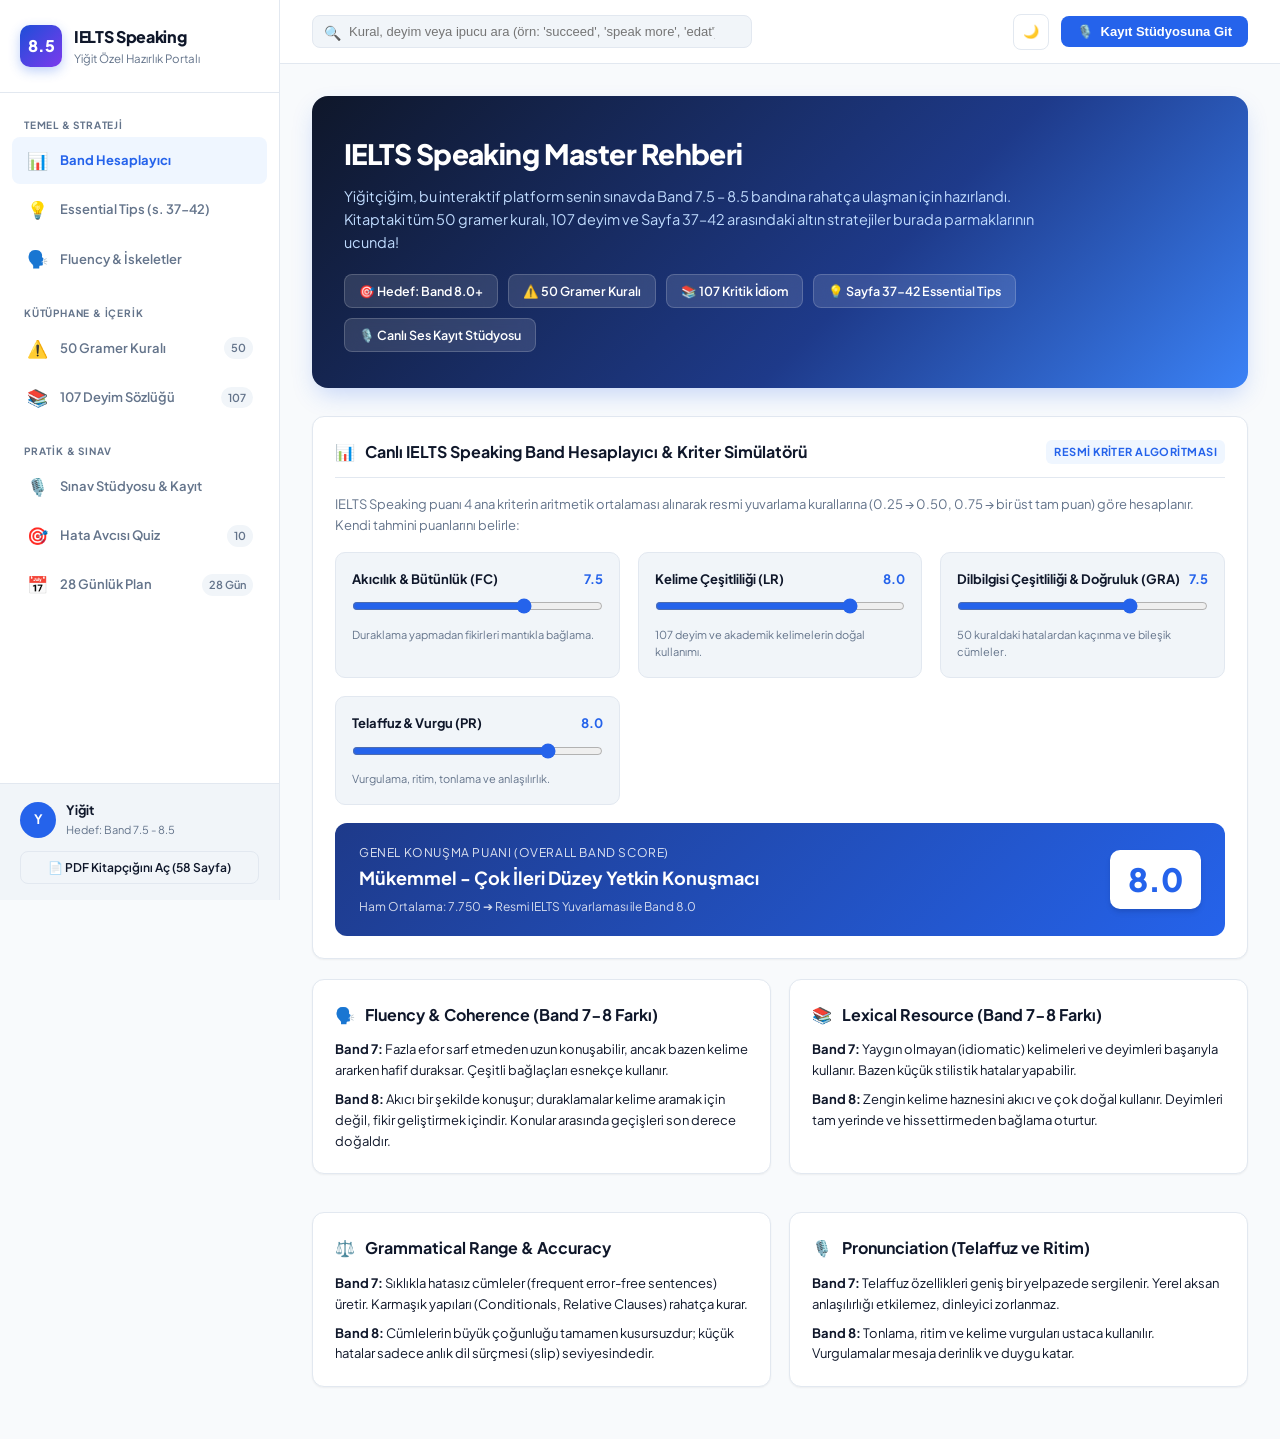
==== commit 3e27221f: "Enhance TTS to ignore Turkish translations and add intelligent fuzzy search engine" ====
--- a/index.html
+++ b/index.html
@@ -90,7 +90,9 @@
           <button class="mobile-toggle" id="btn-toggle-sidebar" aria-label="Menüyü Aç/Kapat">☰</button>
           <div class="search-box">
             <span class="search-icon">🔍</span>
-            <input type="text" id="global-search-input" placeholder="Kural, deyim veya ipucu ara (örn: 'important', 'Part 2')...">
+            <input type="text" id="global-search-input" placeholder="Kural, deyim veya ipucu ara (örn: 'succeed', 'speak more', 'edat')..." autocomplete="off">
+            <button class="btn-clear-search" id="btn-clear-search" style="display: none;" title="Aramayı Temizle">✕</button>
+            <div class="search-dropdown" id="search-results-dropdown" style="display: none;"></div>
           </div>
         </div>
         
--- a/app.css
+++ b/app.css
@@ -852,3 +852,140 @@
 @media (max-width: 900px) {
   .mobile-toggle { display: block; }
 }
+
+/* --- SEARCH DROPDOWN & FUZZY RESULTS STYLES --- */
+.top-bar {
+  z-index: 500;
+}
+
+.search-box {
+  width: 440px;
+  position: relative;
+}
+
+.search-box input {
+  padding-right: 36px;
+}
+
+.btn-clear-search {
+  position: absolute;
+  right: 10px;
+  top: 50%;
+  transform: translateY(-50%);
+  background: transparent;
+  border: none;
+  font-size: 14px;
+  color: var(--text-muted);
+  cursor: pointer;
+  display: flex;
+  align-items: center;
+  justify-content: center;
+  width: 22px;
+  height: 22px;
+  border-radius: 50%;
+  transition: all 0.15s;
+}
+.btn-clear-search:hover {
+  background: var(--border);
+  color: var(--text-main);
+}
+
+.search-dropdown {
+  position: absolute;
+  top: calc(100% + 8px);
+  left: 0;
+  width: 100%;
+  max-width: 520px;
+  max-height: 480px;
+  overflow-y: auto;
+  background: var(--bg-card);
+  border: 1px solid var(--border);
+  border-radius: 12px;
+  box-shadow: 0 16px 36px -4px rgba(0, 0, 0, 0.22);
+  z-index: 1000;
+  padding: 8px;
+}
+
+.search-header-info {
+  display: flex;
+  justify-content: space-between;
+  align-items: center;
+  padding: 6px 12px 8px;
+  border-bottom: 1px solid var(--border);
+  font-size: 11px;
+  font-weight: 700;
+  text-transform: uppercase;
+  color: var(--text-muted);
+  letter-spacing: 0.05em;
+}
+
+.search-result-item {
+  padding: 10px 12px;
+  border-radius: 8px;
+  cursor: pointer;
+  margin-top: 4px;
+  border: 1px solid transparent;
+  transition: all 0.15s ease;
+  display: flex;
+  flex-direction: column;
+  gap: 3px;
+}
+
+.search-result-item:hover, .search-result-item.selected {
+  background: var(--bg-subtle);
+  border-color: var(--border);
+  border-left: 4px solid var(--brand-blue);
+  transform: translateX(2px);
+}
+
+.search-item-top {
+  display: flex;
+  align-items: center;
+  justify-content: space-between;
+  gap: 8px;
+}
+
+.search-item-title {
+  font-weight: 700;
+  font-size: 13.5px;
+  color: var(--text-main);
+}
+
+.search-item-snippet {
+  font-size: 12px;
+  color: var(--text-muted);
+  line-height: 1.45;
+}
+
+.search-match-mark {
+  background: #fef08a;
+  color: #854d0e;
+  padding: 0 2px;
+  border-radius: 3px;
+  font-weight: 700;
+}
+[data-theme="dark"] .search-match-mark {
+  background: #854d0e;
+  color: #fef08a;
+}
+
+.pulse-target {
+  animation: pulseTargetHighlight 2.4s ease-out;
+}
+
+@keyframes pulseTargetHighlight {
+  0% {
+    box-shadow: 0 0 0 0 rgba(37, 99, 235, 0.7);
+    border-color: var(--brand-blue);
+    transform: scale(1.02);
+  }
+  50% {
+    box-shadow: 0 0 0 10px rgba(37, 99, 235, 0);
+    border-color: var(--brand-blue);
+    transform: scale(1.01);
+  }
+  100% {
+    box-shadow: none;
+    transform: scale(1);
+  }
+}
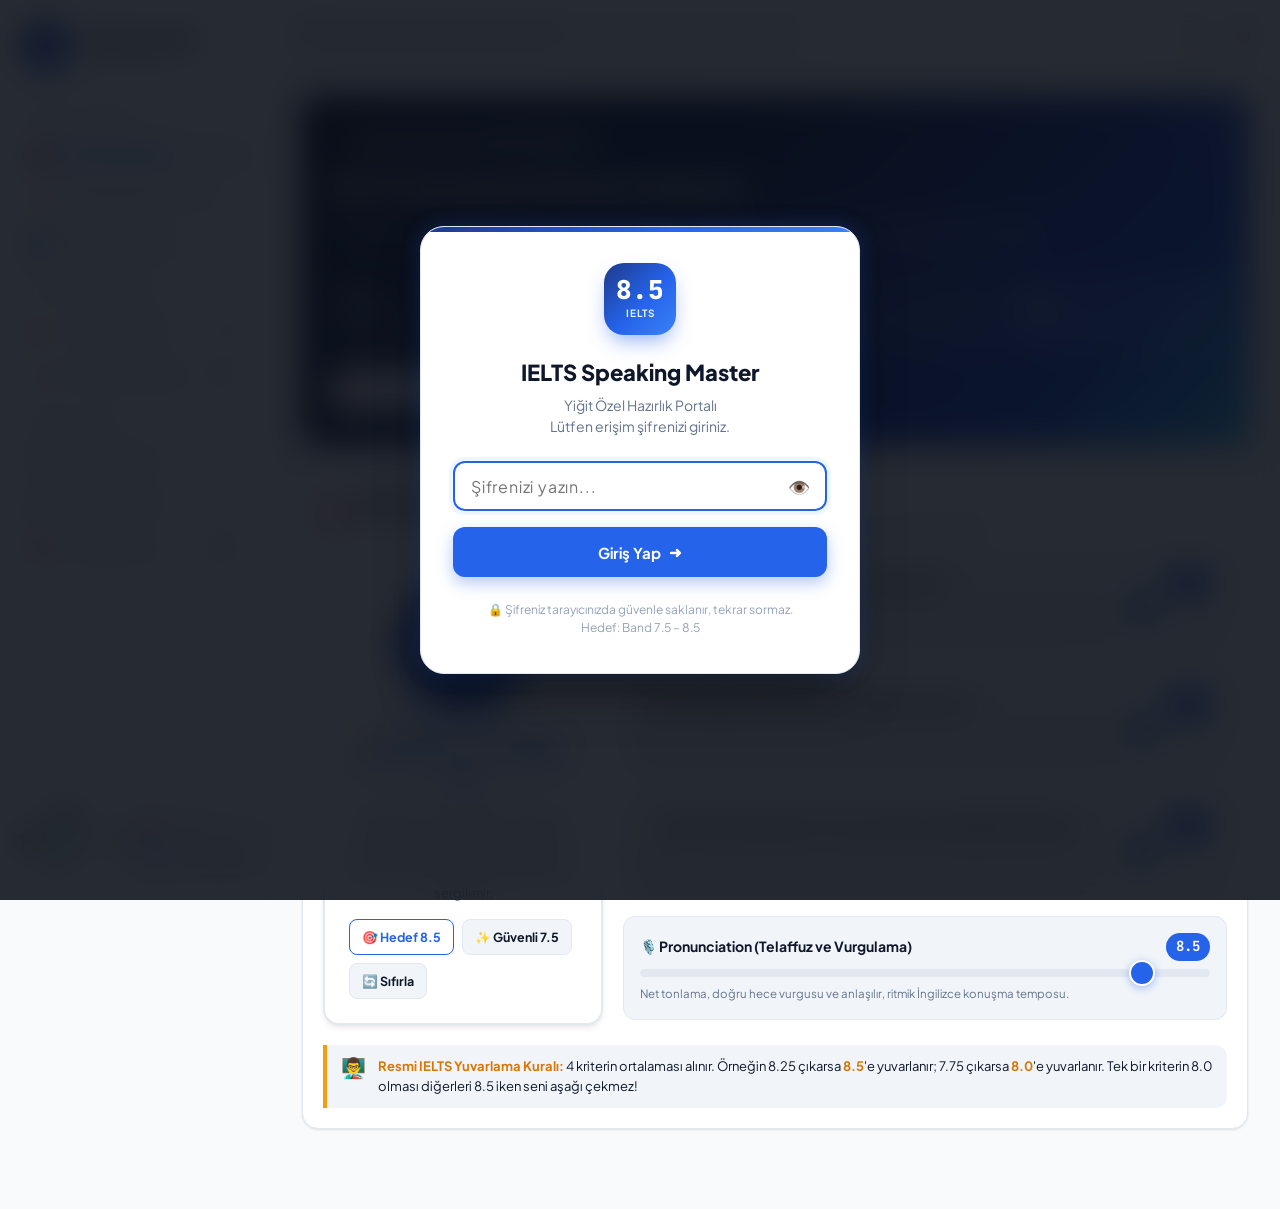
==== commit 8f2759a7: "Update website with mobile-first UI, Yigit0089 password gate, and complete 42-page book translation" ====
--- a/index.html
+++ b/index.html
@@ -1,30 +1,77 @@
 <!DOCTYPE html>
-<html lang="tr">
+<html lang="tr" data-theme="light">
 <head>
   <meta charset="UTF-8">
-  <meta name="viewport" content="width=device-width, initial-scale=1.0">
+  <meta name="viewport" content="width=device-width, initial-scale=1.0, maximum-scale=1.0, user-scalable=no">
   <title>IELTS Speaking Master Hazırlık Platformu | Yiğit</title>
-  <link rel="stylesheet" href="app.css">
+  
+  <!-- Fonts -->
   <link rel="preconnect" href="https://fonts.googleapis.com">
   <link rel="preconnect" href="https://fonts.gstatic.com" crossorigin>
+  <link href="https://fonts.googleapis.com/css2?family=Plus+Jakarta+Sans:wght@300;400;500;600;700;800&family=JetBrains+Mono:wght@400;500;600;700&display=swap" rel="stylesheet">
+  
+  <!-- Main Stylesheet -->
+  <link rel="stylesheet" href="app.css">
 </head>
 <body data-theme="light">
-  <div class="app-container">
+
+  <!-- ======================================================================
+       1. PASSWORD AUTHENTICATION OVERLAY
+       ====================================================================== -->
+  <div class="auth-overlay" id="auth-overlay">
+    <script>try{if(localStorage.getItem("yigit_ielts_auth")==="authenticated"){document.getElementById("auth-overlay").classList.add("hidden");}}catch(e){}</script>
+    <div class="auth-card">
+      <div class="auth-logo-wrap">
+        <div class="auth-logo-badge">
+          <span class="badge-val">8.5</span>
+          <span class="badge-sub">IELTS</span>
+        </div>
+      </div>
+      <h1 class="auth-title">IELTS Speaking Master</h1>
+      <p class="auth-subtitle">Yiğit Özel Hazırlık Portalı<br>Lütfen erişim şifrenizi giriniz.</p>
+      
+      <form class="auth-form" id="auth-form" onsubmit="return false;">
+        <div class="auth-input-wrapper">
+          <input type="password" id="auth-password-input" class="auth-input" placeholder="Şifrenizi yazın..." autocomplete="current-password" autofocus>
+          <button type="button" class="btn-toggle-pwd" id="btn-toggle-password" title="Şifreyi Göster/Gizle">👁️</button>
+        </div>
+        
+        <div class="auth-error" id="auth-error-msg">
+          <span>⚠️</span> <span>Hatalı şifre girdiniz. Tekrar deneyin.</span>
+        </div>
+        
+        <button type="submit" class="auth-btn-submit" id="btn-auth-submit">
+          <span>Giriş Yap</span>
+          <span>➜</span>
+        </button>
+      </form>
+      
+      <p class="auth-footer">
+        🔒 Şifreniz tarayıcınızda güvenle saklanır, tekrar sormaz.<br>
+        Hedef: Band 7.5 – 8.5
+      </p>
+    </div>
+  </div>
+
+  <!-- ======================================================================
+       2. MAIN APP CONTAINER
+       ====================================================================== -->
+  <div class="app-container" id="app-container">
     
-    <!-- SIDEBAR -->
+    <!-- DESKTOP SIDEBAR -->
     <aside class="sidebar" id="sidebar">
       <div class="sidebar-header">
-        <div class="logo-badge">8.5</div>
-        <div class="brand-text">
+        <div class="sidebar-logo-badge">8.5</div>
+        <div class="sidebar-brand-text">
           <h2>IELTS Speaking</h2>
-          <p>Yiğit Özel Hazırlık Portalı</p>
+          <p>Yiğit Özel Portalı</p>
         </div>
       </div>
 
       <nav class="sidebar-nav">
-        <div class="nav-section-title">Temel & Strateji</div>
+        <div class="sidebar-section-title">Temel & Strateji</div>
         <a class="nav-link active" data-target="band-calc">
-          <span class="icon">📊</span>
+          <span class="icon">🎯</span>
           <span>Band Hesaplayıcı</span>
         </a>
         <a class="nav-link" data-target="essential-tips">
@@ -33,551 +80,641 @@
         </a>
         <a class="nav-link" data-target="fluency">
           <span class="icon">🗣️</span>
-          <span>Fluency & İskeletler</span>
-        </a>
-
-        <div class="nav-section-title" style="margin-top: 14px;">Kütüphane & İçerik</div>
+          <span>Fluency İskeletleri</span>
+        </a>
+
+        <div class="sidebar-section-title">Kütüphane & İçerik</div>
         <a class="nav-link" data-target="grammar-rules">
-          <span class="icon">⚠️</span>
+          <span class="icon">📐</span>
           <span>50 Gramer Kuralı</span>
           <span class="badge-count">50</span>
         </a>
         <a class="nav-link" data-target="idioms">
-          <span class="icon">📚</span>
+          <span class="icon">📖</span>
           <span>107 Deyim Sözlüğü</span>
           <span class="badge-count">107</span>
         </a>
 
-        <div class="nav-section-title" style="margin-top: 14px;">Pratik & Sınav</div>
+        <div class="sidebar-section-title">Pratik & Sınav</div>
         <a class="nav-link" data-target="simulator">
           <span class="icon">🎙️</span>
-          <span>Sınav Stüdyosu & Kayıt</span>
+          <span>Sınav Stüdyosu</span>
         </a>
         <a class="nav-link" data-target="quiz">
-          <span class="icon">🎯</span>
+          <span class="icon">🧪</span>
           <span>Hata Avcısı Quiz</span>
           <span class="badge-count">10</span>
         </a>
         <a class="nav-link" data-target="study-plan">
           <span class="icon">📅</span>
           <span>28 Günlük Plan</span>
-          <span class="badge-count">28 Gün</span>
+          <span class="badge-count">28G</span>
         </a>
       </nav>
 
       <div class="sidebar-footer">
-        <div class="user-card">
-          <div class="user-avatar">Y</div>
-          <div>
-            <div style="font-weight: 700; font-size: 13px;">Yiğit</div>
-            <div style="font-size: 11px; color: var(--text-muted);">Hedef: Band 7.5 - 8.5</div>
-          </div>
-        </div>
-        <div style="margin-top: 12px;">
-          <a href="IELTS_Speaking_Master_Hazirlik_Rehberi_Yigit.pdf" target="_blank" class="btn btn-outline" style="width: 100%; justify-content: center; font-size: 12px; padding: 6px 10px;">
-            📄 PDF Kitapçığını Aç (58 Sayfa)
+        <div style="display: flex; align-items: center; justify-content: space-between; width: 100%;">
+          <div style="display: flex; align-items: center; gap: 8px;">
+            <span style="font-size: 20px;">🎓</span>
+            <div>
+              <div style="font-size: 13px; font-weight: 700; color: var(--text-main);">Yiğit</div>
+              <div style="font-size: 11px; color: var(--success); font-weight: 600;">Hedef Band 8.5</div>
+            </div>
+          </div>
+          <button class="btn-icon-top" id="btn-lock-sidebar" title="Portalı Kilitle / Çıkış Yap" style="width: 36px; height: 36px;">🔒</button>
+        </div>
+        <div style="display: flex; gap: 8px; margin-top: 10px; width: 100%;">
+          <a href="IELTS_Speaking_Success_in_Speaking_Yigit_Kitap_Cevirisi.pdf" target="_blank" class="btn btn-outline" style="flex: 1; justify-content: center; font-size: 11px; padding: 6px 8px; text-decoration: none; border-color: var(--brand-blue); color: var(--brand-blue); font-weight: 700;" title="42 Sayfa Kitap PDF'i">
+            📕 Kitap PDF
+          </a>
+          <a href="IELTS_Speaking_Success_in_Speaking_Yigit_Kitap_Cevirisi.html" target="_blank" class="btn btn-outline" style="flex: 1; justify-content: center; font-size: 11px; padding: 6px 8px; text-decoration: none; border-color: var(--brand-purple); color: var(--brand-purple); font-weight: 700;" title="42 Sayfa Birebir Çeviri">
+            📖 Çeviriler
           </a>
         </div>
       </div>
     </aside>
 
-    <!-- MAIN WRAPPER -->
+    <!-- MAIN CONTENT WRAPPER -->
     <div class="main-wrapper">
       
       <!-- TOP BAR -->
       <header class="top-bar">
-        <div style="display: flex; align-items: center; gap: 14px;">
-          <button class="mobile-toggle" id="btn-toggle-sidebar" aria-label="Menüyü Aç/Kapat">☰</button>
-          <div class="search-box">
-            <span class="search-icon">🔍</span>
-            <input type="text" id="global-search-input" placeholder="Kural, deyim veya ipucu ara (örn: 'succeed', 'speak more', 'edat')..." autocomplete="off">
-            <button class="btn-clear-search" id="btn-clear-search" style="display: none;" title="Aramayı Temizle">✕</button>
-            <div class="search-dropdown" id="search-results-dropdown" style="display: none;"></div>
-          </div>
-        </div>
+        <div class="top-bar-left">
+          <div class="mobile-brand-pill">
+            <span class="mobile-brand-score">8.5</span>
+            <span class="mobile-brand-title">IELTS Speaking</span>
+          </div>
+
+          <!-- GLOBAL FUZZY SEARCH -->
+          <div class="global-search-container">
+            <div class="global-search-box" id="global-search-box">
+              <span class="search-icon">🔍</span>
+              <input type="text" id="global-search-input" class="global-search-input" placeholder="Gramer, deyim, kural veya strateji ara..." autocomplete="off">
+              <button class="btn-clear-search" id="btn-clear-search" title="Temizle">✕</button>
+            </div>
+            
+            <!-- SEARCH DROPDOWN -->
+            <div class="search-results-dropdown" id="search-results-dropdown">
+              <div id="search-results-list"></div>
+            </div>
+          </div>
+        </div>
+
+        <div class="top-bar-right">
+          <button class="btn-icon-top" id="btn-theme-toggle" title="Gece / Gündüz Teması">🌙</button>
+          <button class="btn-icon-top" id="btn-lock-top" title="Portalı Kilitle / Çıkış Yap">🔒</button>
+        </div>
+      </header>
+
+      <!-- CONTENT BODY -->
+      <main class="content-body">
         
-        <div class="top-actions">
-          <button class="btn btn-outline btn-icon" id="btn-theme-toggle" title="Koyu / Açık Tema Değiştir">
-            <span id="theme-icon">🌙</span>
-          </button>
-          <button class="btn btn-primary" id="btn-quick-record">
-            <span>🎙️</span>
-            <span>Kayıt Stüdyosuna Git</span>
-          </button>
-        </div>
-      </header>
-
-      <!-- CONTENT AREA -->
-      <main class="content-area">
-        
-        <!-- SECTION 1: BAND CALCULATOR & CRITERIA -->
+        <!-- ==================================================================
+             SECTION 1: BAND CALCULATOR (HESAPLAYICI)
+             ================================================================== -->
         <section class="view-section active" id="sec-band-calc">
           <div class="hero-card">
-            <h1>IELTS Speaking Master Rehberi</h1>
+            <div class="hero-pill-badge">🎓 Yiğit Özel IELTS Speaking Portalı</div>
+            <h1 class="hero-title">IELTS Speaking Master Rehberi</h1>
             <p class="hero-subtitle">
-              Yiğitçiğim, bu interaktif platform senin sınavda Band 7.5 – 8.5 bandına rahatça ulaşman için hazırlandı. Kitaptaki tüm 50 gramer kuralı, 107 deyim ve Sayfa 37–42 arasındaki altın stratejiler burada parmaklarının ucunda!
+              Yiğitçiğim, bu interaktif platform senin sınavda Band 7.5 – 8.5 bandına rahatça ulaşman için hazırlandı. Kitaptaki tüm 50 gramer kuralı, 107 deyim ve Sayfa 37–42 arasındaki altın sınav stratejileri burada parmaklarının ucunda!
             </p>
-            <div class="stat-pills">
-              <div class="stat-pill">🎯 Hedef: Band 8.0+</div>
-              <div class="stat-pill">⚠️ 50 Gramer Kuralı</div>
-              <div class="stat-pill">📚 107 Kritik İdiom</div>
-              <div class="stat-pill">💡 Sayfa 37-42 Essential Tips</div>
-              <div class="stat-pill">🎙️ Canlı Ses Kayıt Stüdyosu</div>
-            </div>
-          </div>
-
-          <!-- Live Calculator Card -->
+            <div class="hero-stats-row">
+              <div class="hero-stat-box">
+                <span class="hero-stat-val">50</span>
+                <span class="hero-stat-lbl">Gramer Kuralı</span>
+              </div>
+              <div class="hero-stat-box">
+                <span class="hero-stat-val">107</span>
+                <span class="hero-stat-lbl">Deyim & İdiom</span>
+              </div>
+              <div class="hero-stat-box">
+                <span class="hero-stat-val">42</span>
+                <span class="hero-stat-lbl">Kitap Sayfası</span>
+              </div>
+              <div class="hero-stat-box">
+                <span class="hero-stat-val">8.5</span>
+                <span class="hero-stat-lbl">Hedef Band</span>
+              </div>
+            </div>
+
+            <div style="display: flex; gap: 10px; margin-top: 18px; flex-wrap: wrap;">
+              <a href="IELTS_Speaking_Success_in_Speaking_Yigit_Kitap_Cevirisi.pdf" target="_blank" class="btn btn-primary" style="font-size: 12.5px; padding: 8px 16px; text-decoration: none; background: #ffffff; color: #1e3a8a; font-weight: 700; box-shadow: 0 4px 12px rgba(0,0,0,0.15);">
+                📕 42 Sayfa Tam Kitap PDF'ini Aç
+              </a>
+              <a href="IELTS_Speaking_Success_in_Speaking_Yigit_Kitap_Cevirisi.html" target="_blank" class="btn btn-outline" style="font-size: 12.5px; padding: 8px 16px; text-decoration: none; border-color: rgba(255,255,255,0.4); color: #ffffff; background: rgba(255,255,255,0.1); backdrop-filter: blur(8px);">
+                📖 Birebir Sayfa Çevirilerini Oku
+              </a>
+            </div>
+          </div>
+
+          <!-- CALCULATOR CARD -->
           <div class="card">
             <div class="card-header">
-              <div class="card-title">
-                <span>📊</span>
-                <span>Canlı IELTS Speaking Band Hesaplayıcı & Kriter Simülatörü</span>
-              </div>
-              <span class="badge badge-primary">Resmi Kriter Algoritması</span>
-            </div>
-            <p style="color: var(--text-muted); font-size: 13px; margin-bottom: 16px;">
-              IELTS Speaking puanı 4 ana kriterin aritmetik ortalaması alınarak resmi yuvarlama kurallarına (0.25 → 0.50, 0.75 → bir üst tam puan) göre hesaplanır. Kendi tahmini puanlarını belirle:
-            </p>
-
-            <div class="calc-grid">
-              <div class="calc-box">
-                <div class="calc-label">
-                  <span>Akıcılık & Bütünlük (FC)</span>
-                  <span id="val-fc" style="color: var(--brand-blue);">7.5</span>
-                </div>
-                <input type="range" class="calc-slider" id="slider-fc" min="4.0" max="9.0" step="0.5" value="7.5">
-                <div style="font-size: 11px; color: var(--text-muted); margin-top: 6px;">Duraklama yapmadan fikirleri mantıkla bağlama.</div>
-              </div>
-
-              <div class="calc-box">
-                <div class="calc-label">
-                  <span>Kelime Çeşitliliği (LR)</span>
-                  <span id="val-lr" style="color: var(--brand-blue);">8.0</span>
-                </div>
-                <input type="range" class="calc-slider" id="slider-lr" min="4.0" max="9.0" step="0.5" value="8.0">
-                <div style="font-size: 11px; color: var(--text-muted); margin-top: 6px;">107 deyim ve akademik kelimelerin doğal kullanımı.</div>
-              </div>
-
-              <div class="calc-box">
-                <div class="calc-label">
-                  <span>Dilbilgisi Çeşitliliği & Doğruluk (GRA)</span>
-                  <span id="val-gra" style="color: var(--brand-blue);">7.5</span>
-                </div>
-                <input type="range" class="calc-slider" id="slider-gra" min="4.0" max="9.0" step="0.5" value="7.5">
-                <div style="font-size: 11px; color: var(--text-muted); margin-top: 6px;">50 kuraldaki hatalardan kaçınma ve bileşik cümleler.</div>
-              </div>
-
-              <div class="calc-box">
-                <div class="calc-label">
-                  <span>Telaffuz & Vurgu (PR)</span>
-                  <span id="val-pr" style="color: var(--brand-blue);">8.0</span>
-                </div>
-                <input type="range" class="calc-slider" id="slider-pr" min="4.0" max="9.0" step="0.5" value="8.0">
-                <div style="font-size: 11px; color: var(--text-muted); margin-top: 6px;">Vurgulama, ritim, tonlama ve anlaşılırlık.</div>
-              </div>
-            </div>
-
-            <div class="score-banner">
-              <div>
-                <div style="font-size: 12px; text-transform: uppercase; letter-spacing: 0.05em; opacity: 0.85;">Genel Konuşma Puanı (Overall Band Score)</div>
-                <div style="font-size: 18px; font-weight: 700; margin-top: 2px;" id="calc-status">Mükemmel - İleri Düzey Yetkin Konuşmacı</div>
-                <div style="font-size: 12px; opacity: 0.8; margin-top: 4px;" id="calc-details">Ham Ortalama: 7.75 ➔ Resmi Yuvarlama ile Band 8.0</div>
-              </div>
-              <div class="score-badge" id="calc-score">8.0</div>
-            </div>
-          </div>
-
-          <!-- Criteria Reference Cards -->
-          <div class="grid-2">
-            <div class="card">
-              <div class="card-title" style="margin-bottom: 12px;">
-                <span>🗣️</span>
-                <span>Fluency & Coherence (Band 7-8 Farkı)</span>
-              </div>
-              <p style="font-size: 13px; margin-bottom: 8px;"><strong>Band 7:</strong> Fazla efor sarf etmeden uzun konuşabilir, ancak bazen kelime ararken hafif duraksar. Çeşitli bağlaçları esnekçe kullanır.</p>
-              <p style="font-size: 13px;"><strong>Band 8:</strong> Akıcı bir şekilde konuşur; duraklamalar kelime aramak için değil, fikir geliştirmek içindir. Konular arasında geçişleri son derece doğaldır.</p>
-            </div>
-
-            <div class="card">
-              <div class="card-title" style="margin-bottom: 12px;">
-                <span>📚</span>
-                <span>Lexical Resource (Band 7-8 Farkı)</span>
-              </div>
-              <p style="font-size: 13px; margin-bottom: 8px;"><strong>Band 7:</strong> Yaygın olmayan (idiomatic) kelimeleri ve deyimleri başarıyla kullanır. Bazen küçük stilistik hatalar yapabilir.</p>
-              <p style="font-size: 13px;"><strong>Band 8:</strong> Zengin kelime haznesini akıcı ve çok doğal kullanır. Deyimleri tam yerinde ve hissettirmeden bağlama oturtur.</p>
-            </div>
-
-            <div class="card">
-              <div class="card-title" style="margin-bottom: 12px;">
-                <span>⚖️</span>
-                <span>Grammatical Range & Accuracy</span>
-              </div>
-              <p style="font-size: 13px; margin-bottom: 8px;"><strong>Band 7:</strong> Sıklıkla hatasız cümleler (frequent error-free sentences) üretir. Karmaşık yapıları (Conditionals, Relative Clauses) rahatça kurar.</p>
-              <p style="font-size: 13px;"><strong>Band 8:</strong> Cümlelerin büyük çoğunluğu tamamen kusursuzdur; küçük hatalar sadece anlık dil sürçmesi (slip) seviyesindedir.</p>
-            </div>
-
-            <div class="card">
-              <div class="card-title" style="margin-bottom: 12px;">
-                <span>🎙️</span>
-                <span>Pronunciation (Telaffuz ve Ritim)</span>
-              </div>
-              <p style="font-size: 13px; margin-bottom: 8px;"><strong>Band 7:</strong> Telaffuz özellikleri geniş bir yelpazede sergilenir. Yerel aksan anlaşılırlığı etkilemez, dinleyici zorlanmaz.</p>
-              <p style="font-size: 13px;"><strong>Band 8:</strong> Tonlama, ritim ve kelime vurguları ustaca kullanılır. Vurgulamalar mesaja derinlik ve duygu katar.</p>
+              <div class="card-title-group">
+                <span style="font-size: 22px;">🎯</span>
+                <div>
+                  <h2 class="card-title">IELTS Speaking Band Hesaplayıcı</h2>
+                  <p class="card-desc">Sınavdaki 4 resmi değerlendirme kriterini ayarlayarak tahmini genel Speaking puanını anında hesapla.</p>
+                </div>
+              </div>
+            </div>
+
+            <div class="calc-container">
+              <!-- Score Preview Circle -->
+              <div class="calc-score-display">
+                <div class="calc-score-circle" id="calc-score-circle">
+                  <span class="calc-score-val" id="calc-score">8.5</span>
+                  <span class="calc-score-lbl">Overall Band</span>
+                </div>
+                <div class="calc-band-status" id="calc-status">Mükemmel Band Skoru (Very Good User)</div>
+                <div class="calc-band-desc" id="calc-details">
+                  Akıcı, zengin kelime dağarcığına sahip ve karmaşık gramer yapılarını doğal kullanan seviye.
+                </div>
+                
+                <div class="calc-presets">
+                  <button class="btn btn-sm btn-outline" id="preset-target">🎯 Hedef 8.5</button>
+                  <button class="btn btn-sm btn-secondary" id="preset-solid">✨ Güvenli 7.5</button>
+                  <button class="btn btn-sm btn-secondary" id="preset-reset">🔄 Sıfırla</button>
+                </div>
+              </div>
+
+              <!-- Sliders -->
+              <div class="slider-group">
+                <!-- Slider 1 -->
+                <div class="slider-card">
+                  <div class="slider-header">
+                    <span class="slider-title">🗣️ Fluency & Coherence (Akıcılık ve Bütünlük)</span>
+                    <span class="slider-value-badge" id="val-fc">8.5</span>
+                  </div>
+                  <input type="range" min="4" max="9" step="0.5" value="8.5" class="range-slider" id="slider-fc">
+                  <p style="font-size: 11.5px; color: var(--text-muted);">Duraksamadan konuşabilme, bağlaçlar ve düşünme payı iskeletlerini doğal kullanma.</p>
+                </div>
+
+                <!-- Slider 2 -->
+                <div class="slider-card">
+                  <div class="slider-header">
+                    <span class="slider-title">📚 Lexical Resource (Kelime Çeşitliliği & Deyimler)</span>
+                    <span class="slider-value-badge" id="val-lr">8.5</span>
+                  </div>
+                  <input type="range" min="4" max="9" step="0.5" value="8.5" class="range-slider" id="slider-lr">
+                  <p style="font-size: 11.5px; color: var(--text-muted);">107 Deyim kütüphanesinden uygun deyimleri ve eş anlamlı üst düzey kelimeleri kullanma.</p>
+                </div>
+
+                <!-- Slider 3 -->
+                <div class="slider-card">
+                  <div class="slider-header">
+                    <span class="slider-title">📐 Grammatical Range & Accuracy (Gramer Zenginliği & Doğruluk)</span>
+                    <span class="slider-value-badge" id="val-gra">8.5</span>
+                  </div>
+                  <input type="range" min="4" max="9" step="0.5" value="8.5" class="range-slider" id="slider-gra">
+                  <p style="font-size: 11.5px; color: var(--text-muted);">Inversion, conditionals ve complex sentences kurarken 50 temel hatadan kaçınma.</p>
+                </div>
+
+                <!-- Slider 4 -->
+                <div class="slider-card">
+                  <div class="slider-header">
+                    <span class="slider-title">🎙️ Pronunciation (Telaffuz ve Vurgulama)</span>
+                    <span class="slider-value-badge" id="val-pr">8.5</span>
+                  </div>
+                  <input type="range" min="4" max="9" step="0.5" value="8.5" class="range-slider" id="slider-pr">
+                  <p style="font-size: 11.5px; color: var(--text-muted);">Net tonlama, doğru hece vurgusu ve anlaşılır, ritmik İngilizce konuşma temposu.</p>
+                </div>
+              </div>
+            </div>
+
+            <!-- Official Rounding Note -->
+            <div class="teacher-note" style="margin-top: 20px;">
+              <span class="teacher-avatar">👨‍🏫</span>
+              <div class="teacher-note-text">
+                <strong>Resmi IELTS Yuvarlama Kuralı:</strong> 4 kriterin ortalaması alınır. Örneğin 8.25 çıkarsa <strong>8.5</strong>'e yuvarlanır; 7.75 çıkarsa <strong>8.0</strong>'e yuvarlanır. Tek bir kriterin 8.0 olması diğerleri 8.5 iken seni aşağı çekmez!
+              </div>
             </div>
           </div>
         </section>
 
-        <!-- SECTION 2: ESSENTIAL TIPS (Kitap Sayfa 37-42) -->
+        <!-- ==================================================================
+             SECTION 2: ESSENTIAL TIPS (KITAP SAYFA 37-42)
+             ================================================================== -->
         <section class="view-section" id="sec-essential-tips">
-          <div class="card" style="border-left: 5px solid #2563eb;">
+          <div class="card" style="border-left: 5px solid var(--brand-blue);">
             <div class="card-header">
-              <div>
-                <div class="card-title">💡 Essential Tips for Effective Performance (Kitap Sayfa 37 - 42)</div>
-                <div style="font-size: 12.5px; color: var(--text-muted); margin-top: 4px;">Kitabın kalbi olan sınav taktikleri, örnek diyaloglar ve öğretmen yönlendirmeleri</div>
-              </div>
-              <span class="badge badge-purple">Success in IELTS Speaking</span>
-            </div>
-
-            <div class="filter-bar">
-              <button class="chip active" data-tips-filter="all">Tüm İpuçları (10 Kural)</button>
-              <button class="chip" data-tips-filter="part1">Part 1 (Kurallar 1 - 4)</button>
-              <button class="chip" data-tips-filter="part2">Part 2 (Kurallar 1 - 6)</button>
-              <button class="chip" data-tips-filter="part3">Part 3 (Kurallar 1 - 7)</button>
-              <button class="chip" data-tips-filter="general">Genel Kurallar (8 - 10)</button>
-            </div>
-
+              <div class="card-title-group">
+                <span style="font-size: 22px;">💡</span>
+                <div>
+                  <h2 class="card-title">Essential Tips for Effective Performance</h2>
+                  <p class="card-desc">Kitap Sayfa 37 – 42 Arasındaki Altın Sınav Kuralları, Diyaloglar ve Sınav Görevlisi Taktikleri.</p>
+                </div>
+              </div>
+            </div>
+
+            <!-- Filter Chips -->
+            <div class="filter-bar" id="tips-filter-bar">
+              <button class="chip active" data-tips-filter="all">Tümü (10 Kural)</button>
+              <button class="chip" data-tips-filter="part1">Part 1 (Sayfa 37-38)</button>
+              <button class="chip" data-tips-filter="part2">Part 2 (Sayfa 39-40)</button>
+              <button class="chip" data-tips-filter="part3">Part 3 (Sayfa 40-41)</button>
+              <button class="chip" data-tips-filter="general">Genel Kurallar (Sayfa 42)</button>
+            </div>
+
+            <!-- Dynamic Tips Container -->
             <div id="tips-container">
-              <!-- Rendered via JS from ESSENTIAL_TIPS -->
+              <!-- Rendered by app.js from ESSENTIAL_TIPS -->
             </div>
           </div>
         </section>
 
-        <!-- SECTION 3: FLUENCY & STRUCTURES -->
+        <!-- ==================================================================
+             SECTION 3: FLUENCY & COHERENCE PHRASES
+             ================================================================== -->
         <section class="view-section" id="sec-fluency">
           <div class="card">
             <div class="card-header">
-              <div class="card-title">
-                <span>🗣️</span>
-                <span>Akıcılık & Düşünme Payı Kazanma İskeletleri (Fluency Templates)</span>
+              <div class="card-title-group">
+                <span style="font-size: 22px;">🗣️</span>
+                <div>
+                  <h2 class="card-title">Akıcılık ve Düşünme Payı İskeletleri (Fluency Phrases)</h2>
+                  <p class="card-desc">
+                    Yiğitçiğim, beynin düşünürken ağzının sessiz kalmaması Band 8 almanın sırrıdır. Aşağıdaki 10 fonksiyonel şablonu dinle, tekrar et ve refleks haline getir:
+                  </p>
+                </div>
               </div>
               <span class="badge badge-primary">Sıfır Duraksama Stratejisi</span>
             </div>
-            <p style="font-size: 13.5px; color: var(--text-muted); margin-bottom: 20px;">
-              Yiğitçiğim, sınavda beynin düşünürken ağzının sessiz kalmaması Band 8 almanın sırrıdır. Aşağıdaki şablonları ezberleyip refleks haline getir:
-            </p>
-
-            <div class="grid-2">
-              <div class="tip-box">
-                <div style="display: flex; justify-content: space-between; align-items: center; margin-bottom: 8px;">
-                  <strong style="color: var(--brand-blue); font-size: 15px;">1. Düşünme Payı Kazanma (Stalling Phrases)</strong>
-                  <span class="badge badge-purple">Part 1 & 3</span>
-                </div>
-                <p style="font-size: 13px; margin-bottom: 10px;">Zor veya beklenmedik bir soru geldiğinde sessiz kalmak yerine:</p>
-                <div style="background: var(--bg-subtle); padding: 12px; border-radius: 8px; font-size: 13px; line-height: 1.7;">
-                  <div>🔊 <em>"That's an intriguing question. To be completely honest, I haven't given it much thought before, but..."</em> <button class="btn-speak" data-speak="That's an intriguing question. To be completely honest, I haven't given it much thought before, but...">Dinle</button></div>
-                  <div>🔊 <em>"Well, looking at it from an objective perspective, I'd say that..."</em> <button class="btn-speak" data-speak="Well, looking at it from an objective perspective, I'd say that...">Dinle</button></div>
-                  <div>🔊 <em>"That's a rather multifaceted issue, but if I had to pinpoint the main reason..."</em> <button class="btn-speak" data-speak="That's a rather multifaceted issue, but if I had to pinpoint the main reason...">Dinle</button></div>
-                </div>
-                <div class="teacher-note">
-                  <span class="avatar">👨‍🏫</span>
-                  <div class="teacher-note-text">
-                    <strong>Öğretmen Notu:</strong> Bu kalıpları söylerken sınav görevlisinin gözünün içine bak. Sessiz kalıp tavana bakarsan FC puanın düşer; bu kalıbı söylerken fikrini toparla!
-                  </div>
-                </div>
-              </div>
-
-              <div class="tip-box">
-                <div style="display: flex; justify-content: space-between; align-items: center; margin-bottom: 8px;">
-                  <strong style="color: var(--brand-blue); font-size: 15px;">2. Part 2 Manşet Açılışları (Catchy Starters)</strong>
-                  <span class="badge badge-warning">Part 2 Cue Card</span>
-                </div>
-                <p style="font-size: 13px; margin-bottom: 10px;">Kitap sayfa 39'daki kural: Sıradan "I'm going to talk about..." yerine vurucu başla:</p>
-                <div style="background: var(--bg-subtle); padding: 12px; border-radius: 8px; font-size: 13px; line-height: 1.7;">
-                  <div>🔊 <em>"If I was about to lose everything and could only keep one memory, this trip would be it..."</em> <button class="btn-speak" data-speak="If I was about to lose everything and could only keep one memory, this trip would be it">Dinle</button></div>
-                  <div>🔊 <em>"The first thing that springs to mind when thinking about this topic is..."</em> <button class="btn-speak" data-speak="The first thing that springs to mind when thinking about this topic is...">Dinle</button></div>
-                  <div>🔊 <em>"To be perfectly candid, this experience marked a real turning point in my life."</em> <button class="btn-speak" data-speak="To be perfectly candid, this experience marked a real turning point in my life.">Dinle</button></div>
-                </div>
-                <div class="teacher-note">
-                  <span class="avatar">👨‍🏫</span>
-                  <div class="teacher-note-text">
-                    <strong>Öğretmen Notu:</strong> Sınav görevlisi günde onlarca adayı dinler. İlginç bir ilk cümle onun dikkatini anında çeker ve puanını yukarı çeker.
-                  </div>
-                </div>
-              </div>
-
-              <div class="tip-box">
-                <div style="display: flex; justify-content: space-between; align-items: center; margin-bottom: 8px;">
-                  <strong style="color: var(--brand-blue); font-size: 15px;">3. Part 3 Karşılaştırma & Spekülasyon</strong>
-                  <span class="badge badge-success">Part 3 Analitik</span>
-                </div>
-                <p style="font-size: 13px; margin-bottom: 10px;">Tek taraflı basit fikir yerine iki yönlü akademik yaklaşım:</p>
-                <div style="background: var(--bg-subtle); padding: 12px; border-radius: 8px; font-size: 13px; line-height: 1.7;">
-                  <div>🔊 <em>"On the one hand, ..., but when viewed from another angle, ..."</em> <button class="btn-speak" data-speak="On the one hand, but when viewed from another angle">Dinle</button></div>
-                  <div>🔊 <em>"While some people strongly advocate that ..., I tend to believe that ..."</em> <button class="btn-speak" data-speak="While some people strongly advocate that, I tend to believe that">Dinle</button></div>
-                  <div>🔊 <em>"Hypothetically speaking, if governments were to intervene, it might lead to..."</em> <button class="btn-speak" data-speak="Hypothetically speaking, if governments were to intervene, it might lead to">Dinle</button></div>
-                </div>
-                <div class="teacher-note">
-                  <span class="avatar">👨‍🏫</span>
-                  <div class="teacher-note-text">
-                    <strong>Öğretmen Notu:</strong> Part 3'te asla sadece "evet bence iyi" deyip kesme. "Toplumsal açıdan", "ekonomik yönden" gibi iki boyuttan bak.
-                  </div>
-                </div>
-              </div>
-
-              <div class="tip-box">
-                <div style="display: flex; justify-content: space-between; align-items: center; margin-bottom: 8px;">
-                  <strong style="color: var(--brand-blue); font-size: 15px;">4. İletişim Kurtarma Kalıpları (Communication Recovery)</strong>
-                  <span class="badge badge-danger">Acil Durum</span>
-                </div>
-                <p style="font-size: 13px; margin-bottom: 10px;">Kitap sayfa 41'deki A, B, C kurtarma kalıpları:</p>
-                <div style="background: var(--bg-subtle); padding: 12px; border-radius: 8px; font-size: 13px; line-height: 1.7;">
-                  <div>🔊 <strong>A-</strong> <em>"Could you explain what you mean by that, please?"</em> <button class="btn-speak" data-speak="Could you explain what you mean by that, please?">Dinle</button></div>
-                  <div>🔊 <strong>B-</strong> <em>"Could you explain what ... means?"</em> <button class="btn-speak" data-speak="Could you explain what that means?">Dinle</button></div>
-                  <div>🔊 <strong>C-</strong> <em>"Could you repeat the question, please?"</em> <button class="btn-speak" data-speak="Could you repeat the question, please?">Dinle</button></div>
-                </div>
-                <div class="teacher-note">
-                  <span class="avatar">👨‍🏫</span>
-                  <div class="teacher-note-text">
-                    <strong>Öğretmen Notu:</strong> Anlamadığında susup tahmin etmeye çalışma! Bu kalıplardan birini nazikçe kullanmak puan kaybettirmez, tam aksine doğal iletişim becerisi sayılır.
-                  </div>
-                </div>
-              </div>
+
+            <!-- Categories Filter -->
+            <div class="filter-bar" id="fluency-filter-bar">
+              <button class="chip active" data-fluency-filter="all">Tümü (10 Kategori)</button>
+              <button class="chip" data-fluency-filter="preference">1. Tercih Belirtme</button>
+              <button class="chip" data-fluency-filter="narrating">2. Hikaye Anlatma</button>
+              <button class="chip" data-fluency-filter="comparing">3. Karşılaştırma</button>
+              <button class="chip" data-fluency-filter="suggesting">4. Öneride Bulunma</button>
+              <button class="chip" data-fluency-filter="opinions">5. Fikir Beyan Etme</button>
+              <button class="chip" data-fluency-filter="speculating">6. Tahmin & İhtimal</button>
+              <button class="chip" data-fluency-filter="analyzing">7. Analiz Etme</button>
+              <button class="chip" data-fluency-filter="summarizing">8. Özetleme</button>
+              <button class="chip" data-fluency-filter="repair">9. İletişim Kurtarma</button>
+              <button class="chip" data-fluency-filter="fillers">10. Düşünme Payı</button>
+            </div>
+
+            <div id="fluency-container">
+              <!-- Rendered by app.js with 10 full functional categories & TTS buttons -->
             </div>
           </div>
         </section>
 
-        <!-- SECTION 4: 50 GRAMMAR RULES -->
+        <!-- ==================================================================
+             SECTION 4: 50 GRAMMAR RULES
+             ================================================================== -->
         <section class="view-section" id="sec-grammar-rules">
           <div class="card">
             <div class="card-header">
-              <div>
-                <div class="card-title">⚠️ 50 Dilbilgisi Kuralı & Kronik Sınav Hataları</div>
-                <div style="font-size: 12px; color: var(--text-muted); margin-top: 3px;">Türkçe düşünerek yapılan çeviri tuzakları ve doğru sınav kullanımları</div>
-              </div>
-              <div style="display: flex; gap: 8px; align-items: center;">
-                <button class="btn btn-outline" id="btn-toggle-flashcard-mode">
-                  <span>🃏</span>
-                  <span id="txt-flashcard-mode">Flashcard Moduna Geç</span>
-                </button>
-              </div>
-            </div>
-
-            <!-- Progress tracker -->
-            <div style="background: var(--bg-subtle); padding: 12px 18px; border-radius: 10px; margin-bottom: 16px; display: flex; align-items: center; justify-content: space-between;">
-              <div style="display: flex; align-items: center; gap: 12px;">
-                <span style="font-weight: 700; font-size: 13px;">Öğrenme İlerlemesi:</span>
-                <span id="grammar-progress-text" style="color: var(--brand-blue); font-weight: 700;">0 / 50 Öğrenildi (%0)</span>
-              </div>
-              <button class="btn btn-outline" id="btn-reset-grammar-progress" style="padding: 4px 10px; font-size: 11px;">Sıfırla</button>
-            </div>
-
-            <!-- Category Filters -->
-            <div class="filter-bar" id="grammar-category-filters">
-              <button class="chip active" data-cat="all">Tümü (50)</button>
-              <button class="chip" data-cat="Edat">Edat Eşleşmeleri</button>
-              <button class="chip" data-cat="Zaman">Zamanlar & Zarflar</button>
-              <button class="chip" data-cat="Kip">Kip & Fiil Kalıpları</button>
-              <button class="chip" data-cat="Sıfat">Sıfat & Miktar</button>
-              <button class="chip" data-cat="Bağlaç">Bağlaç & Cümle</button>
-            </div>
-
-            <!-- Grid container -->
-            <div id="grammar-list-container" class="grid-2">
-              <!-- Rendered via JS -->
+              <div class="card-title-group">
+                <span style="font-size: 22px;">📐</span>
+                <div>
+                  <h2 class="card-title">50 Dilbilgisi Kuralı & Kronik Sınav Hataları</h2>
+                  <p class="card-desc">Kitapta geçen 50 kritik kural, doğru/yanlış örnekler ve sınavda puan kıran tuzaklar.</p>
+                </div>
+              </div>
+            </div>
+
+            <!-- Controls & Progress -->
+            <div class="grammar-controls">
+              <div class="grammar-stats-banner">
+                <div style="display: flex; align-items: center; gap: 8px; flex: 1;">
+                  <span style="font-weight: 700; font-size: 13.5px;" id="grammar-progress-text">0 / 50 Öğrenildi (%0)</span>
+                  <div class="grammar-progress-bar">
+                    <div class="grammar-progress-fill" id="grammar-progress-fill" style="width: 0%;"></div>
+                  </div>
+                </div>
+                <button class="btn btn-sm btn-secondary" id="btn-toggle-flashcard-mode">🎴 Flashcard Modu</button>
+                <button class="btn btn-sm btn-secondary" id="btn-reset-grammar" title="İlerlemeyi Sıfırla">🔄</button>
+              </div>
+
+              <!-- Search & Category Filters -->
+              <div style="position: relative;">
+                <input type="text" id="grammar-search-input" placeholder="Gramer kurallarında ara..." style="width: 100%; height: 42px; padding: 0 14px;">
+              </div>
+
+              <div class="filter-bar" id="grammar-category-filters">
+                <button class="chip active" data-category="all">Tümü (50)</button>
+                <button class="chip" data-category="tenses">Zamanlar & Tenses</button>
+                <button class="chip" data-category="articles">Tanımlıklar (Articles)</button>
+                <button class="chip" data-category="conditionals">Koşul Cümleleri</button>
+                <button class="chip" data-category="modals">Modals</button>
+                <button class="chip" data-category="passive">Edilgen Çatı (Passive)</button>
+                <button class="chip" data-category="relative clauses">Relative Clauses</button>
+                <button class="chip" data-category="prepositions">Edatlar (Prepositions)</button>
+                <button class="chip" data-category="word choice">Kelime Seçimi</button>
+                <button class="chip" data-category="comparison">Karşılaştırma</button>
+              </div>
+            </div>
+
+            <!-- Flashcard Container (Hidden by default) -->
+            <div id="grammar-flashcard-view" style="display: none;">
+              <div class="flashcard-container" id="flashcard-container">
+                <div class="flashcard" id="active-flashcard">
+                  <div class="flashcard-face flashcard-front" id="flashcard-front">
+                    <!-- Front Content -->
+                  </div>
+                  <div class="flashcard-face flashcard-back" id="flashcard-back">
+                    <!-- Back Content -->
+                  </div>
+                </div>
+              </div>
+              <div style="display: flex; justify-content: center; gap: 12px; margin-top: 14px;">
+                <button class="btn btn-secondary" id="btn-prev-flashcard">◀ Önceki</button>
+                <button class="btn btn-primary" id="btn-flip-flashcard">🔄 Çevir</button>
+                <button class="btn btn-secondary" id="btn-next-flashcard">Sonraki ▶</button>
+              </div>
+            </div>
+
+            <!-- List View Container -->
+            <div id="grammar-list-container">
+              <!-- Rendered by app.js from GRAMMAR_POINTS -->
             </div>
           </div>
         </section>
 
-        <!-- SECTION 5: 107 IDIOMS DICTIONARY -->
+        <!-- ==================================================================
+             SECTION 5: 107 IDIOMS DICTIONARY
+             ================================================================== -->
         <section class="view-section" id="sec-idioms">
           <div class="card">
             <div class="card-header">
-              <div>
-                <div class="card-title">📚 107 Deyim & İdiom Kütüphanesi (Band 8+ Anahtarı)</div>
-                <div style="font-size: 12px; color: var(--text-muted); margin-top: 3px;">Kitaptaki tüm deyimler, anlamları, sesli telaffuzları ve sınav bağlamları</div>
-              </div>
-              <button class="btn btn-primary" id="btn-random-idiom">
-                <span>🎲</span>
-                <span>Rastgele Deyim Çek</span>
-              </button>
-            </div>
-
-            <div class="filter-bar" id="idiom-filters">
-              <button class="chip active" data-cat="all">Tüm Deyimler (107)</button>
-              <button class="chip" data-cat="Duygu">Duygular & Hisler</button>
-              <button class="chip" data-cat="Başarı">Başarı & Çaba</button>
-              <button class="chip" data-cat="Zorluk">Zorluk & Kriz</button>
-              <button class="chip" data-cat="İletişim">İletişim & Karar</button>
-              <button class="chip" data-cat="Zaman">Zaman & Değişim</button>
-              <button class="chip" data-cat="Para">Para & Yaşam</button>
-            </div>
-
-            <div id="idioms-container" class="grid-3">
-              <!-- Rendered via JS -->
+              <div class="card-title-group">
+                <span style="font-size: 22px;">📖</span>
+                <div>
+                  <h2 class="card-title">107 Deyim & İdiom Kütüphanesi</h2>
+                  <p class="card-desc">IELTS Speaking Band 7.5 – 8.5 seviyesine taşıyan, kitaptan derlenmiş 107 deyim ve örnek cümleler.</p>
+                </div>
+              </div>
+              <span class="badge badge-purple" id="idioms-count-badge">107 Deyim</span>
+            </div>
+
+            <!-- Controls -->
+            <div style="display: flex; flex-direction: column; gap: 12px; margin-bottom: 16px;">
+              <div style="display: flex; gap: 10px; flex-wrap: wrap;">
+                <input type="text" id="idioms-search-input" placeholder="Deyim, anlam veya örnek cümle ara..." style="flex: 1; min-width: 220px; height: 42px; padding: 0 14px;">
+                <select id="idioms-set-select" style="height: 42px; padding: 0 12px; min-width: 140px;">
+                  <option value="all">Tüm Setler (1-11)</option>
+                  <option value="Set 1">Set 1 (1-10)</option>
+                  <option value="Set 2">Set 2 (11-20)</option>
+                  <option value="Set 3">Set 3 (21-30)</option>
+                  <option value="Set 4">Set 4 (31-40)</option>
+                  <option value="Set 5">Set 5 (41-50)</option>
+                  <option value="Set 6">Set 6 (51-60)</option>
+                  <option value="Set 7">Set 7 (61-70)</option>
+                  <option value="Set 8">Set 8 (71-80)</option>
+                  <option value="Set 9">Set 9 (81-90)</option>
+                  <option value="Set 10">Set 10 (91-100)</option>
+                  <option value="Set 11">Set 11 (101-107)</option>
+                </select>
+              </div>
+
+              <!-- Part Filter Chips -->
+              <div class="filter-bar" id="idioms-part-filters">
+                <button class="chip active" data-part="all">Tümü (107)</button>
+                <button class="chip" data-part="Part 1">Part 1 (Günlük & Rahat)</button>
+                <button class="chip" data-part="Part 2">Part 2 (Hikaye & Duygu)</button>
+                <button class="chip" data-part="Part 3">Part 3 (Soyut & Analitik)</button>
+                <button class="chip" data-part="favorites">⭐ Favorilerim (<span id="fav-count">0</span>)</button>
+              </div>
+            </div>
+
+            <!-- Idioms List Container -->
+            <div id="idioms-list-container">
+              <!-- Rendered by app.js from IDIOMS_DATA -->
             </div>
           </div>
         </section>
 
-        <!-- SECTION 6: SIMULATOR & RECORDING STUDIO -->
+        <!-- ==================================================================
+             SECTION 6: EXAM SIMULATOR & VOICE RECORDING STUDIO
+             ================================================================== -->
         <section class="view-section" id="sec-simulator">
           <div class="card">
             <div class="card-header">
-              <div class="card-title">🎙️ IELTS Speaking Sınav Stüdyosu & Ses Kaydedici</div>
+              <div class="card-title-group">
+                <span style="font-size: 22px;">🎙️</span>
+                <div>
+                  <h2 class="card-title">IELTS Speaking Sınav Stüdyosu & Ses Kaydedici</h2>
+                  <p class="card-desc">Kitap Kural 8: Kendi sesini kaydet, zaman sınırında konuş ve hatalarını dinleyerek düzelt.</p>
+                </div>
+              </div>
               <span class="badge badge-danger">Rule 8: Voice Recorder Practice</span>
             </div>
-            
-            <p style="font-size: 13.5px; color: var(--text-muted); margin-bottom: 16px;">
-              Kitabın 42. sayfasındaki Kural 8: <em>"Make use of a voice recorder... you can go over the recording with your teacher."</em> Kendi sesini kaydet, süreyi kontrol et ve prova yap!
-            </p>
-
-            <!-- Mode Selector -->
-            <div style="display: flex; gap: 10px; margin-bottom: 20px;">
-              <button class="btn btn-primary" id="sim-mode-part1">Part 1 Soruları</button>
-              <button class="btn btn-outline" id="sim-mode-part2">Part 2 Cue Card (Zamanlayıcılı)</button>
-              <button class="btn btn-outline" id="sim-mode-part3">Part 3 Tartışma</button>
-            </div>
-
-            <!-- Question Display Box -->
-            <div class="cue-card-box" id="sim-prompt-box">
-              <div style="display: flex; justify-content: space-between; align-items: center; margin-bottom: 12px;">
-                <span class="badge badge-primary" id="sim-part-badge">Part 1</span>
-                <button class="btn btn-outline" id="btn-next-prompt" style="padding: 4px 12px; font-size: 12px;">Yeni Soru Çek 🔄</button>
-              </div>
-              <div id="sim-prompt-content" style="font-size: 15px; font-weight: 600; line-height: 1.6;">
-                Yükleniyor...
-              </div>
-            </div>
-
-            <!-- Part 2 Timers (shown when Part 2 selected) -->
-            <div id="part2-timer-section" style="display: none; background: var(--bg-subtle); border: 1px solid var(--border); border-radius: 12px; padding: 20px; margin-bottom: 20px; text-align: center;">
-              <div style="font-weight: 700; font-size: 14px; margin-bottom: 8px;">Part 2 Sınav Zamanlayıcısı</div>
-              <div style="display: flex; justify-content: center; gap: 24px;">
-                <div>
-                  <div style="font-size: 11px; text-transform: uppercase; color: var(--text-muted);">1 Dk Hazırlık</div>
-                  <div id="timer-prep-display" style="font-family: 'JetBrains Mono', monospace; font-size: 32px; font-weight: 800; color: #d97706;">01:00</div>
-                  <button class="btn btn-outline" id="btn-start-prep" style="font-size: 12px; padding: 4px 10px; margin-top: 4px;">Başlat</button>
-                </div>
-                <div style="width: 1px; background: var(--border);"></div>
-                <div>
-                  <div style="font-size: 11px; text-transform: uppercase; color: var(--text-muted);">2 Dk Konuşma</div>
-                  <div id="timer-speech-display" style="font-family: 'JetBrains Mono', monospace; font-size: 32px; font-weight: 800; color: #059669;">02:00</div>
-                  <button class="btn btn-outline" id="btn-start-speech" style="font-size: 12px; padding: 4px 10px; margin-top: 4px;">Başlat</button>
-                </div>
-              </div>
-            </div>
-
-            <!-- Recording Studio Box -->
-            <div class="recorder-box">
-              <div class="rec-indicator" id="rec-status-indicator">
-                <span style="font-size: 10px;">●</span>
-                <span id="rec-status-text">Kayıt Bekleniyor</span>
-              </div>
-              <div class="rec-timer" id="rec-timer-display">00:00</div>
+
+            <!-- Mode Selector Bar -->
+            <div class="sim-mode-bar">
+              <button class="btn-sim-mode active" id="sim-mode-part1" data-mode="part1">Part 1: Tanışma (4-5 Dk)</button>
+              <button class="btn-sim-mode" id="sim-mode-part2" data-mode="part2">Part 2: Cue Card (1+2 Dk)</button>
+              <button class="btn-sim-mode" id="sim-mode-part3" data-mode="part3">Part 3: Tartışma (4-5 Dk)</button>
+            </div>
+
+            <!-- Dynamic Question Prompt Box -->
+            <div class="sim-prompt-box">
+              <div style="display: flex; justify-content: space-between; align-items: center; margin-bottom: 10px;">
+                <span class="badge badge-primary" id="sim-part-badge">Part 1 Sorusu</span>
+                <button class="btn btn-sm btn-secondary" id="btn-next-prompt">Sonraki Soru ➜</button>
+              </div>
               
-              <div style="display: flex; justify-content: center; gap: 12px; margin-top: 14px;">
-                <button class="btn btn-primary" id="btn-record-start" style="padding: 10px 24px; font-size: 14px; background: #dc2626;">
-                  <span>🎙️</span>
-                  <span>Kayda Başla</span>
-                </button>
-                <button class="btn btn-outline" id="btn-record-stop" disabled style="padding: 10px 24px; font-size: 14px;">
-                  <span>⏹️</span>
-                  <span>Durdur</span>
-                </button>
-              </div>
-
-              <!-- Audio Player -->
-              <div id="audio-playback-container" style="display: none; margin-top: 24px;">
-                <div style="font-size: 12px; font-weight: 700; margin-bottom: 8px; color: var(--text-muted);">Son Kaydın Dinletisi:</div>
-                <audio id="audio-player" controls style="width: 100%; max-width: 480px;"></audio>
-                <div style="margin-top: 10px;">
-                  <a id="btn-download-recording" class="btn btn-outline" style="font-size: 12px;" download="yigit_ielts_speaking_kayit.webm">
-                    💾 Kaydı Bilgisayara İndir (.webm)
-                  </a>
-                </div>
-              </div>
+              <div id="sim-prompt-content">
+                <!-- Question or Cue Card injected by JS -->
+              </div>
+            </div>
+
+            <!-- Part 2 Specialized Timers -->
+            <div class="sim-timers-container" id="part2-timer-section" style="display: none;">
+              <!-- 1 Min Prep Timer -->
+              <div class="timer-box">
+                <span class="badge badge-warning">1 Dakika Hazırlık Süresi</span>
+                <div class="timer-digits" id="timer-prep-display">01:00</div>
+                <div style="display: flex; gap: 8px;">
+                  <button class="btn btn-sm btn-primary" id="btn-start-prep">Başlat</button>
+                  <button class="btn btn-sm btn-secondary" id="btn-reset-prep">Sıfırla</button>
+                </div>
+              </div>
+
+              <!-- 2 Min Speaking Timer -->
+              <div class="timer-box">
+                <span class="badge badge-success">2 Dakika Konuşma Süresi</span>
+                <div class="timer-digits" id="timer-speech-display">02:00</div>
+                <div style="display: flex; gap: 8px;">
+                  <button class="btn btn-sm btn-primary" id="btn-start-speech">Başlat</button>
+                  <button class="btn btn-sm btn-secondary" id="btn-reset-speech">Sıfırla</button>
+                </div>
+              </div>
+            </div>
+
+            <!-- Audio Recording Studio Card -->
+            <div class="recorder-card" id="voice-recorder-card">
+              <div class="rec-status-indicator" id="rec-status-indicator">
+                <span class="rec-dot" id="rec-dot"></span>
+                <span id="rec-text">Mikrofon Hazır</span>
+              </div>
+              
+              <div class="rec-timer-display" id="rec-duration-display">00:00</div>
+
+              <div class="rec-controls-row">
+                <button class="btn-record-main" id="btn-record-start" title="Kaydı Başlat">🔴</button>
+                <button class="btn btn-secondary" id="btn-record-stop" style="display: none;">⏹️ Kaydı Durdur</button>
+              </div>
+
+              <!-- Playback & Download -->
+              <div class="playback-section" id="rec-playback-section" style="display: none;">
+                <p style="font-size: 13px; font-weight: 700; color: var(--text-main);">Son Kaydınızı Dinleyin:</p>
+                <audio id="rec-audio-player" controls></audio>
+                <div style="display: flex; gap: 10px; margin-top: 8px;">
+                  <button class="btn btn-sm btn-primary" id="btn-download-recording">💾 Kaydı İndir (.webm)</button>
+                  <button class="btn btn-sm btn-secondary" id="btn-clear-recording">🗑️ Temizle</button>
+                </div>
+              </div>
+            </div>
+
+            <!-- Session History -->
+            <div id="session-recordings-history" style="display: none;">
+              <h4 style="font-size: 14px; font-weight: 700; margin-bottom: 8px;">Bu Oturumdaki Kayıtlarınız:</h4>
+              <div id="recordings-history-list"></div>
             </div>
           </div>
         </section>
 
-        <!-- SECTION 7: ERROR HUNTER QUIZ -->
+        <!-- ==================================================================
+             SECTION 7: ERROR HUNTER QUIZ
+             ================================================================== -->
         <section class="view-section" id="sec-quiz">
           <div class="card">
             <div class="card-header">
-              <div>
-                <div class="card-title">🎯 Hata Avcısı: 10 Kritik Sınav Tuzağı Testi</div>
-                <div style="font-size: 12px; color: var(--text-muted); margin-top: 3px;">Türkçe düşünme hatalarını anında yakala ve doğrula</div>
-              </div>
-              <div style="font-weight: 700; font-size: 14px; color: var(--brand-blue);" id="quiz-score-badge">Skor: 0 / 10</div>
+              <div class="card-title-group">
+                <span style="font-size: 22px;">🧪</span>
+                <div>
+                  <h2 class="card-title">Hata Avcısı: 10 Kritik Sınav Tuzağı Testi</h2>
+                  <p class="card-desc">Sınavda Türk adayların en çok düştüğü gramer ve kelime tuzaklarını test et.</p>
+                </div>
+              </div>
+              <div style="display: flex; align-items: center; gap: 10px;">
+                <span class="badge badge-primary" id="quiz-score-badge">Skor: 0 / 10</span>
+                <button class="btn btn-sm btn-secondary" id="btn-reset-quiz">🔄 Sıfırla</button>
+              </div>
             </div>
 
             <div id="quiz-container">
-              <!-- Rendered via JS from QUIZ_QUESTIONS -->
-            </div>
-            
-            <div style="margin-top: 20px; text-align: center;">
-              <button class="btn btn-outline" id="btn-reset-quiz">Sınavı Yeniden Başlat 🔄</button>
+              <!-- Rendered by app.js from QUIZ_QUESTIONS -->
             </div>
           </div>
         </section>
 
-        <!-- SECTION 8: 28-DAY STUDY PLAN -->
+        <!-- ==================================================================
+             SECTION 8: 28-DAY STUDY PLAN
+             ================================================================== -->
         <section class="view-section" id="sec-study-plan">
           <div class="card">
             <div class="card-header">
-              <div>
-                <div class="card-title">📅 28 Günlük Adım Adım IELTS Speaking Başarı Takvimi</div>
-                <div style="font-size: 12px; color: var(--text-muted); margin-top: 3px;">Günde 45 dakikalık odaklanma ile Band 7.5 - 8.5 seviyesine ulaşma programı</div>
-              </div>
-              <div style="font-weight: 700; font-size: 13px; color: var(--brand-blue);" id="plan-progress-badge">0 / 28 Gün Tamamlandı (%0)</div>
+              <div class="card-title-group">
+                <span style="font-size: 22px;">📅</span>
+                <div>
+                  <h2 class="card-title">28 Günlük Adım Adım IELTS Speaking Başarı Takvimi</h2>
+                  <p class="card-desc">Günde 30-45 dakikalık planlı çalışma ile 4 haftada Band 8.5 seviyesine ulaş.</p>
+                </div>
+              </div>
+              <div style="display: flex; align-items: center; gap: 10px;">
+                <span class="badge badge-success" id="plan-progress-badge">0 / 28 Gün Tamamlandı (%0)</span>
+                <button class="btn btn-sm btn-secondary" id="btn-reset-plan">🔄 Sıfırla</button>
+              </div>
+            </div>
+
+            <!-- Progress Bar -->
+            <div class="grammar-progress-bar" style="margin-bottom: 20px; height: 10px;">
+              <div class="grammar-progress-fill" id="plan-progress-fill" style="width: 0%; background: var(--success);"></div>
             </div>
 
             <div id="study-plan-container">
-              <!-- Rendered via JS from STUDY_PLAN -->
+              <!-- Rendered by app.js from STUDY_PLAN grouped by 4 weeks -->
             </div>
           </div>
         </section>
 
       </main>
     </div>
-  </div>
-
-  <!-- Random Idiom Modal / Overlay -->
-  <div id="idiom-modal" style="display: none; position: fixed; inset: 0; background: rgba(0,0,0,0.6); z-index: 1000; align-items: center; justify-content: center; padding: 20px;">
-    <div style="background: var(--bg-card); max-width: 520px; width: 100%; border-radius: 16px; padding: 28px; box-shadow: var(--shadow-lg); position: relative; border: 1px solid var(--border);">
-      <button id="btn-close-modal" style="position: absolute; right: 18px; top: 18px; background: transparent; border: none; font-size: 20px; cursor: pointer; color: var(--text-muted);">&times;</button>
-      <div style="text-align: center; margin-bottom: 16px;">
-        <span class="badge badge-purple" style="margin-bottom: 8px;">Günün Rastgele Deyimi</span>
-        <h2 id="modal-idiom-title" style="color: var(--brand-blue); font-size: 24px; font-weight: 800;">-</h2>
-        <p id="modal-idiom-meaning" style="color: var(--text-muted); font-size: 14px; margin-top: 4px;">-</p>
+
+    <!-- ======================================================================
+         3. MOBILE BOTTOM NAVIGATION (Max 5 items)
+         ====================================================================== -->
+    <nav class="bottom-nav" id="bottom-nav">
+      <a class="bottom-nav-item active" data-target="band-calc">
+        <span class="icon">🎯</span>
+        <span class="bottom-nav-label">Band</span>
+      </a>
+      <a class="bottom-nav-item" data-target="fluency">
+        <span class="icon">🗣️</span>
+        <span class="bottom-nav-label">Fluency</span>
+      </a>
+      <a class="bottom-nav-item" data-target="grammar-rules">
+        <span class="icon">📐</span>
+        <span class="bottom-nav-label">Gramer</span>
+      </a>
+      <a class="bottom-nav-item" data-target="idioms">
+        <span class="icon">📖</span>
+        <span class="bottom-nav-label">Deyimler</span>
+      </a>
+      <button class="bottom-nav-item" id="btn-mobile-more">
+        <span class="icon">☰</span>
+        <span class="bottom-nav-label">Daha Fazla</span>
+      </button>
+    </nav>
+
+    <!-- MOBILE MORE SHEET MODAL -->
+    <div class="more-sheet-backdrop" id="more-sheet-backdrop"></div>
+    <div class="more-sheet" id="more-sheet">
+      <div class="sheet-handle"></div>
+      <div class="sheet-header">
+        <h3 class="sheet-title">Tüm Modüller & Ayarlar</h3>
+        <button class="btn-icon-top" id="btn-close-sheet" style="width: 32px; height: 32px; font-size: 14px;">✕</button>
       </div>
-      <div style="background: var(--bg-subtle); padding: 14px; border-radius: 10px; margin-bottom: 16px;">
-        <div style="font-weight: 700; font-size: 12px; text-transform: uppercase; color: var(--brand-blue); margin-bottom: 4px;">Örnek Cümle:</div>
-        <p id="modal-idiom-example" style="font-style: italic; font-size: 14px; line-height: 1.5;">-</p>
-      </div>
-      <div class="teacher-note">
-        <span class="avatar">👨‍🏫</span>
-        <div class="teacher-note-text" id="modal-idiom-note">-</div>
-      </div>
-      <div style="display: flex; gap: 10px; margin-top: 20px;">
-        <button class="btn btn-outline" id="btn-modal-speak" style="flex: 1; justify-content: center;">
-          <span>🔊</span>
-          <span>Sesli Telaffuz</span>
-        </button>
-        <button class="btn btn-primary" id="btn-modal-next" style="flex: 1; justify-content: center;">
-          <span>🎲</span>
-          <span>Başka Deyim Çek</span>
-        </button>
+
+      <div class="sheet-grid">
+        <div class="sheet-item" data-target="essential-tips">
+          <span class="icon">💡</span>
+          <span>Essential Tips</span>
+        </div>
+        <div class="sheet-item" data-target="simulator">
+          <span class="icon">🎙️</span>
+          <span>Sınav Stüdyosu</span>
+        </div>
+        <div class="sheet-item" data-target="quiz">
+          <span class="icon">🧪</span>
+          <span>Hata Avcısı Quiz</span>
+        </div>
+        <div class="sheet-item" data-target="study-plan">
+          <span class="icon">📅</span>
+          <span>28 Günlük Plan</span>
+        </div>
+        <a href="IELTS_Speaking_Success_in_Speaking_Yigit_Kitap_Cevirisi.pdf" target="_blank" class="sheet-item" style="text-decoration: none; color: var(--brand-blue);">
+          <span class="icon">📕</span>
+          <span>Kitap PDF (42 Sayfa)</span>
+        </a>
+        <a href="IELTS_Speaking_Success_in_Speaking_Yigit_Kitap_Cevirisi.html" target="_blank" class="sheet-item" style="text-decoration: none; color: var(--text-main);">
+          <span class="icon">📖</span>
+          <span>Sayfa Çevirileri</span>
+        </a>
+        <div class="sheet-item" id="btn-theme-toggle-sheet">
+          <span class="icon">🌙</span>
+          <span>Tema Değiştir</span>
+        </div>
+        <div class="sheet-item" id="btn-lock-sheet" style="color: var(--danger);">
+          <span class="icon">🔒</span>
+          <span>Portalı Kilitle</span>
+        </div>
       </div>
     </div>
+
+    <!-- TOAST NOTIFICATIONS -->
+    <div class="toast-container" id="toast-container"></div>
+
   </div>
 
-  <!-- Toast Notification -->
-  <div class="toast-box" id="toast-box">
-    <span id="toast-icon">ℹ️</span>
-    <span id="toast-message">Bildirim</span>
-  </div>
-
-  <!-- SCRIPTS -->
+  <!-- Scripts -->
   <script src="data.js"></script>
   <script src="app.js"></script>
 </body>
--- a/app.css
+++ b/app.css
@@ -1,934 +1,2051 @@
-/* app.css - IELTS Speaking Master Interactive Web Application */
-@import url('https://fonts.googleapis.com/css2?family=Plus+Jakarta+Sans:wght@300;400;500;600;700;800&family=JetBrains+Mono:wght@400;500;600&display=swap');
-
+/* ==========================================================================
+   app.css - IELTS Speaking Master Hazırlık Platformu (Yiğit Özel Sürüm)
+   Design System: Plus Jakarta Sans, JetBrains Mono, Modern Mobile-First UI
+   Author: Antigravity Agentic Team
+   ========================================================================== */
+
+@import url('https://fonts.googleapis.com/css2?family=Plus+Jakarta+Sans:wght@300;400;500;600;700;800&family=JetBrains+Mono:wght@400;500;600;700&display=swap');
+
+/* ==========================================================================
+   1. CSS VARIABLES & THEME DEFINITIONS
+   ========================================================================== */
 :root {
+  /* Color Palette - Light Mode */
   --bg-main: #f8fafc;
   --bg-card: #ffffff;
   --bg-subtle: #f1f5f9;
+  --bg-hover: #e2e8f0;
+  --bg-glass: rgba(255, 255, 255, 0.85);
+  
   --border: #e2e8f0;
+  --border-focus: #3b82f6;
+  --border-subtle: #f1f5f9;
+  
   --text-main: #0f172a;
   --text-muted: #64748b;
+  --text-light: #94a3b8;
+  
+  /* Brand Accents */
   --brand-blue: #2563eb;
   --brand-blue-hover: #1d4ed8;
   --brand-blue-soft: #eff6ff;
+  --brand-gradient: linear-gradient(135deg, #1e3a8a 0%, #2563eb 55%, #3b82f6 100%);
+  --hero-gradient: linear-gradient(135deg, #09132c 0%, #172554 40%, #1d4ed8 80%, #38bdf8 100%);
+  
   --accent-purple: #7c3aed;
+  --accent-purple-hover: #6d28d9;
   --accent-purple-soft: #f5f3ff;
+  
   --success: #059669;
+  --success-hover: #047857;
   --success-soft: #ecfdf5;
+  
   --warning: #d97706;
   --warning-soft: #fffbeb;
+  
   --danger: #dc2626;
+  --danger-hover: #b91c1c;
   --danger-soft: #fef2f2;
-  --shadow-sm: 0 1px 2px 0 rgba(0, 0, 0, 0.05);
-  --shadow-md: 0 4px 6px -1px rgba(0, 0, 0, 0.1), 0 2px 4px -1px rgba(0, 0, 0, 0.06);
-  --shadow-lg: 0 10px 15px -3px rgba(0, 0, 0, 0.1), 0 4px 6px -2px rgba(0, 0, 0, 0.05);
-  --radius: 12px;
-}
-
+  
+  /* Elevation Shadows */
+  --shadow-xs: 0 1px 2px rgba(0, 0, 0, 0.04);
+  --shadow-sm: 0 1px 3px rgba(0, 0, 0, 0.07), 0 1px 2px rgba(0, 0, 0, 0.04);
+  --shadow-md: 0 4px 6px -1px rgba(0, 0, 0, 0.08), 0 2px 4px -2px rgba(0, 0, 0, 0.05);
+  --shadow-lg: 0 10px 15px -3px rgba(0, 0, 0, 0.1), 0 4px 6px -4px rgba(0, 0, 0, 0.06);
+  --shadow-xl: 0 20px 25px -5px rgba(0, 0, 0, 0.12), 0 8px 10px -6px rgba(0, 0, 0, 0.05);
+  --shadow-glow-blue: 0 0 20px rgba(37, 99, 235, 0.25);
+  --shadow-glow-purple: 0 0 20px rgba(124, 58, 237, 0.25);
+  
+  /* Sizing & Radii */
+  --radius-sm: 8px;
+  --radius-md: 12px;
+  --radius-lg: 16px;
+  --radius-xl: 24px;
+  --radius-full: 9999px;
+  
+  /* Tap Target Guarantee */
+  --min-tap: 44px;
+  --sidebar-w: 270px;
+  --topbar-h: 68px;
+  --bottomnav-h: 68px;
+  
+  /* Typography */
+  --font-main: 'Plus Jakarta Sans', -apple-system, BlinkMacSystemFont, 'Segoe UI', Roboto, sans-serif;
+  --font-mono: 'JetBrains Mono', monospace;
+  
+  /* Transitions */
+  --transition-fast: 0.15s cubic-bezier(0.4, 0, 0.2, 1);
+  --transition-normal: 0.25s cubic-bezier(0.4, 0, 0.2, 1);
+  --transition-bounce: 0.35s cubic-bezier(0.34, 1.56, 0.64, 1);
+}
+
+/* Dark Theme Overrides */
 [data-theme="dark"] {
   --bg-main: #090d16;
   --bg-card: #131b2e;
-  --bg-subtle: #1e293b;
-  --border: #283548;
+  --bg-subtle: #1a243b;
+  --bg-hover: #22304e;
+  --bg-glass: rgba(19, 27, 46, 0.88);
+  
+  --border: #24324f;
+  --border-focus: #60a5fa;
+  --border-subtle: #1e2a44;
+  
   --text-main: #f8fafc;
   --text-muted: #94a3b8;
+  --text-light: #64748b;
+  
   --brand-blue: #3b82f6;
-  --brand-blue-soft: rgba(59, 130, 246, 0.15);
+  --brand-blue-hover: #60a5fa;
+  --brand-blue-soft: rgba(59, 130, 246, 0.16);
+  --brand-gradient: linear-gradient(135deg, #1e3a8a 0%, #3b82f6 60%, #60a5fa 100%);
+  --hero-gradient: linear-gradient(135deg, #060913 0%, #0c1838 45%, #1e3a8a 85%, #2563eb 100%);
+  
   --accent-purple: #8b5cf6;
-  --accent-purple-soft: rgba(139, 92, 246, 0.15);
-  --success-soft: rgba(5, 150, 105, 0.15);
-  --warning-soft: rgba(217, 119, 6, 0.15);
-  --danger-soft: rgba(220, 38, 38, 0.15);
-}
-
-* {
+  --accent-purple-hover: #a78bfa;
+  --accent-purple-soft: rgba(139, 92, 246, 0.16);
+  
+  --success: #10b981;
+  --success-hover: #34d399;
+  --success-soft: rgba(16, 185, 129, 0.16);
+  
+  --warning: #f59e0b;
+  --warning-soft: rgba(245, 158, 11, 0.16);
+  
+  --danger: #ef4444;
+  --danger-hover: #f87171;
+  --danger-soft: rgba(239, 68, 68, 0.16);
+  
+  --shadow-xs: 0 1px 2px rgba(0, 0, 0, 0.3);
+  --shadow-sm: 0 1px 3px rgba(0, 0, 0, 0.4);
+  --shadow-md: 0 4px 8px -1px rgba(0, 0, 0, 0.5);
+  --shadow-lg: 0 10px 20px -3px rgba(0, 0, 0, 0.6);
+  --shadow-xl: 0 20px 30px -5px rgba(0, 0, 0, 0.7);
+  --shadow-glow-blue: 0 0 25px rgba(59, 130, 246, 0.35);
+  --shadow-glow-purple: 0 0 25px rgba(139, 92, 246, 0.35);
+}
+
+/* ==========================================================================
+   2. RESET & BASE STYLES
+   ========================================================================== */
+*, *::before, *::after {
   box-sizing: border-box;
   margin: 0;
   padding: 0;
+  -webkit-tap-highlight-color: transparent;
+}
+
+html {
+  font-size: 16px;
+  scroll-behavior: smooth;
+  height: 100%;
 }
 
 body {
-  font-family: 'Plus Jakarta Sans', -apple-system, BlinkMacSystemFont, "Segoe UI", Roboto, sans-serif;
+  font-family: var(--font-main);
   background-color: var(--bg-main);
   color: var(--text-main);
-  line-height: 1.6;
-  font-size: 14px;
+  line-height: 1.55;
+  min-height: 100%;
   overflow-x: hidden;
-  transition: background-color 0.2s ease, color 0.2s ease;
-}
-
-/* APP SHELL & LAYOUT */
-.app-container {
-  display: flex;
-  min-height: 100vh;
-}
-
-/* SIDEBAR */
-.sidebar {
-  width: 280px;
+  display: flex;
+  flex-direction: column;
+  -webkit-font-smoothing: antialiased;
+  -moz-osx-font-smoothing: grayscale;
+  transition: background-color var(--transition-normal), color var(--transition-normal);
+}
+
+a {
+  color: inherit;
+  text-decoration: none;
+}
+
+button {
+  font-family: inherit;
+  cursor: pointer;
+  border: none;
+  background: none;
+  outline: none;
+}
+
+input, select, textarea {
+  font-family: inherit;
+  font-size: 1rem;
+  outline: none;
+  border: 1px solid var(--border);
+  background-color: var(--bg-card);
+  color: var(--text-main);
+  border-radius: var(--radius-sm);
+  transition: border-color var(--transition-fast), box-shadow var(--transition-fast);
+}
+
+input:focus, select:focus, textarea:focus {
+  border-color: var(--border-focus);
+  box-shadow: 0 0 0 3px var(--brand-blue-soft);
+}
+
+/* Scrollbar Customization */
+::-webkit-scrollbar {
+  width: 8px;
+  height: 8px;
+}
+::-webkit-scrollbar-track {
+  background: var(--bg-main);
+}
+::-webkit-scrollbar-thumb {
+  background: var(--border);
+  border-radius: var(--radius-full);
+}
+::-webkit-scrollbar-thumb:hover {
+  background: var(--text-light);
+}
+
+/* ==========================================================================
+   3. PASSWORD AUTHENTICATION OVERLAY
+   ========================================================================== */
+.auth-overlay {
+  position: fixed;
+  inset: 0;
+  z-index: 99999;
+  background: rgba(9, 13, 22, 0.88);
+  backdrop-filter: blur(16px);
+  -webkit-backdrop-filter: blur(16px);
+  display: flex;
+  align-items: center;
+  justify-content: center;
+  padding: 20px;
+  opacity: 1;
+  visibility: visible;
+  transition: opacity 0.4s ease, visibility 0.4s ease;
+}
+
+.auth-overlay.hidden {
+  opacity: 0;
+  visibility: hidden;
+  pointer-events: none;
+}
+
+.auth-card {
+  width: 100%;
+  max-width: 440px;
   background: var(--bg-card);
-  border-right: 1px solid var(--border);
+  border: 1px solid var(--border);
+  border-radius: var(--radius-xl);
+  padding: 36px 32px;
+  box-shadow: 0 25px 50px -12px rgba(0, 0, 0, 0.5), var(--shadow-glow-blue);
+  text-align: center;
+  position: relative;
+  overflow: hidden;
+  animation: authAppear 0.5s cubic-bezier(0.16, 1, 0.3, 1);
+}
+
+.auth-card::before {
+  content: '';
+  position: absolute;
+  top: 0;
+  left: 0;
+  right: 0;
+  height: 5px;
+  background: var(--brand-gradient);
+}
+
+@keyframes authAppear {
+  from {
+    opacity: 0;
+    transform: scale(0.92) translateY(20px);
+  }
+  to {
+    opacity: 1;
+    transform: scale(1) translateY(0);
+  }
+}
+
+.auth-logo-wrap {
+  display: inline-flex;
+  align-items: center;
+  justify-content: center;
+  margin-bottom: 20px;
+  position: relative;
+}
+
+.auth-logo-badge {
+  width: 72px;
+  height: 72px;
+  border-radius: 20px;
+  background: var(--brand-gradient);
+  color: #ffffff;
   display: flex;
   flex-direction: column;
-  position: fixed;
-  top: 0;
-  bottom: 0;
-  left: 0;
-  z-index: 100;
-  transition: all 0.3s ease;
-}
-
-.sidebar-header {
-  padding: 24px 20px;
-  border-bottom: 1px solid var(--border);
-  display: flex;
-  align-items: center;
-  gap: 12px;
-}
-
-.logo-badge {
-  background: linear-gradient(135deg, #1d4ed8 0%, #7c3aed 100%);
-  color: white;
-  width: 42px;
-  height: 42px;
-  border-radius: 10px;
-  display: flex;
   align-items: center;
   justify-content: center;
+  box-shadow: 0 10px 20px -5px rgba(37, 99, 235, 0.5);
+}
+
+.auth-logo-badge .badge-val {
+  font-family: var(--font-mono);
+  font-size: 26px;
   font-weight: 800;
-  font-size: 16px;
-  box-shadow: 0 4px 12px rgba(37, 99, 235, 0.3);
-}
-
-.brand-text h2 {
-  font-size: 16px;
-  font-weight: 800;
-  letter-spacing: -0.02em;
-}
-
-.brand-text p {
-  font-size: 11.5px;
-  color: var(--text-muted);
-}
-
-.sidebar-nav {
-  padding: 16px 12px;
-  flex: 1;
-  overflow-y: auto;
-}
-
-.nav-section-title {
+  line-height: 1;
+}
+
+.auth-logo-badge .badge-sub {
   font-size: 10px;
   font-weight: 700;
+  letter-spacing: 0.1em;
   text-transform: uppercase;
+  opacity: 0.9;
+  margin-top: 3px;
+}
+
+.auth-title {
+  font-size: 22px;
+  font-weight: 800;
+  color: var(--text-main);
+  margin-bottom: 6px;
+}
+
+.auth-subtitle {
+  font-size: 14px;
   color: var(--text-muted);
-  letter-spacing: 0.08em;
-  padding: 8px 12px 4px;
-}
-
-.nav-link {
-  display: flex;
-  align-items: center;
-  gap: 12px;
-  padding: 10px 14px;
+  margin-bottom: 24px;
+  line-height: 1.5;
+}
+
+.auth-form {
+  display: flex;
+  flex-direction: column;
+  gap: 16px;
+}
+
+.auth-input-wrapper {
+  position: relative;
+  display: flex;
+  align-items: center;
+}
+
+.auth-input {
+  width: 100%;
+  height: 50px;
+  padding: 0 46px 0 16px;
+  font-size: 16px;
+  border-radius: var(--radius-md);
+  border: 2px solid var(--border);
+  background: var(--bg-subtle);
+  color: var(--text-main);
+  letter-spacing: 0.05em;
+  transition: all var(--transition-fast);
+}
+
+.auth-input:focus {
+  border-color: var(--brand-blue);
+  background: var(--bg-card);
+  box-shadow: 0 0 0 4px var(--brand-blue-soft);
+}
+
+.btn-toggle-pwd {
+  position: absolute;
+  right: 12px;
+  top: 50%;
+  transform: translateY(-50%);
   color: var(--text-muted);
-  text-decoration: none;
-  border-radius: 8px;
+  width: 32px;
+  height: 32px;
+  border-radius: var(--radius-sm);
+  display: flex;
+  align-items: center;
+  justify-content: center;
+  font-size: 18px;
+  transition: color var(--transition-fast);
+}
+
+.btn-toggle-pwd:hover {
+  color: var(--text-main);
+}
+
+.auth-btn-submit {
+  width: 100%;
+  height: 50px;
+  border-radius: var(--radius-md);
+  background: var(--brand-blue);
+  color: #ffffff;
+  font-weight: 700;
+  font-size: 15px;
+  display: flex;
+  align-items: center;
+  justify-content: center;
+  gap: 8px;
+  box-shadow: 0 6px 16px rgba(37, 99, 235, 0.35);
+  transition: all var(--transition-fast);
+}
+
+.auth-btn-submit:hover {
+  background: var(--brand-blue-hover);
+  transform: translateY(-1px);
+  box-shadow: 0 8px 20px rgba(37, 99, 235, 0.45);
+}
+
+.auth-btn-submit:active {
+  transform: translateY(0);
+}
+
+.auth-error {
+  min-height: 22px;
+  font-size: 13px;
   font-weight: 600;
-  font-size: 13px;
-  transition: all 0.15s ease;
-  margin-bottom: 2px;
-  cursor: pointer;
-}
-
-.nav-link:hover {
-  background: var(--bg-subtle);
-  color: var(--text-main);
-}
-
-.nav-link.active {
-  background: var(--brand-blue-soft);
-  color: var(--brand-blue);
-  font-weight: 700;
-}
-
-.nav-link .icon {
-  font-size: 17px;
-  width: 22px;
-  text-align: center;
-}
-
-.nav-link .badge-count {
-  margin-left: auto;
-  font-size: 11px;
-  padding: 2px 7px;
-  border-radius: 12px;
-  background: var(--bg-subtle);
-  color: var(--text-muted);
-}
-
-.sidebar-footer {
-  padding: 16px 20px;
-  border-top: 1px solid var(--border);
-  background: var(--bg-subtle);
-}
-
-.user-card {
-  display: flex;
-  align-items: center;
-  gap: 10px;
-}
-
-.user-avatar {
-  width: 36px;
-  height: 36px;
-  border-radius: 50%;
-  background: var(--brand-blue);
-  color: white;
-  display: flex;
+  color: var(--danger);
+  display: none;
   align-items: center;
   justify-content: center;
-  font-weight: 700;
-  font-size: 13px;
-}
-
-/* MAIN CONTENT */
+  gap: 6px;
+}
+
+.auth-error.visible {
+  display: flex;
+  animation: authShake 0.4s ease-in-out;
+}
+
+@keyframes authShake {
+  0%, 100% { transform: translateX(0); }
+  20%, 60% { transform: translateX(-8px); }
+  40%, 80% { transform: translateX(8px); }
+}
+
+.auth-footer {
+  margin-top: 24px;
+  font-size: 12px;
+  color: var(--text-light);
+  line-height: 1.5;
+}
+
+/* ==========================================================================
+   4. CORE APP SHELL & LAYOUT
+   ========================================================================== */
+.app-container {
+  display: flex;
+  min-height: 100vh;
+  width: 100%;
+  position: relative;
+}
+
+/* Desktop Sidebar (Hidden on Mobile) */
+.sidebar {
+  display: none;
+}
+
+/* Main Content Area */
 .main-wrapper {
-  margin-left: 280px;
   flex: 1;
   display: flex;
   flex-direction: column;
   min-width: 0;
-}
-
+  width: 100%;
+  /* Padding bottom reserves space for bottom navigation on mobile */
+  padding-bottom: calc(var(--bottomnav-h) + 16px);
+}
+
+/* Sticky Top Bar */
 .top-bar {
-  height: 64px;
-  background: var(--bg-card);
-  border-bottom: 1px solid var(--border);
-  display: flex;
-  align-items: center;
-  justify-content: space-between;
-  padding: 0 32px;
   position: sticky;
   top: 0;
-  z-index: 90;
-}
-
-.search-box {
+  z-index: 800;
+  height: var(--topbar-h);
+  background: var(--bg-glass);
+  backdrop-filter: blur(12px);
+  -webkit-backdrop-filter: blur(12px);
+  border-bottom: 1px solid var(--border);
+  display: flex;
+  align-items: center;
+  justify-content: space-between;
+  padding: 0 16px;
+  gap: 12px;
+}
+
+.top-bar-left {
+  display: flex;
+  align-items: center;
+  gap: 12px;
+  flex: 1;
+  min-width: 0;
+}
+
+.mobile-brand-pill {
+  display: flex;
+  align-items: center;
+  gap: 8px;
+  background: var(--bg-subtle);
+  border: 1px solid var(--border);
+  padding: 5px 10px;
+  border-radius: var(--radius-full);
+  flex-shrink: 0;
+}
+
+.mobile-brand-score {
+  font-family: var(--font-mono);
+  font-weight: 800;
+  font-size: 13px;
+  color: #ffffff;
+  background: var(--brand-blue);
+  padding: 2px 6px;
+  border-radius: var(--radius-full);
+}
+
+.mobile-brand-title {
+  font-size: 13px;
+  font-weight: 700;
+  color: var(--text-main);
+  white-space: nowrap;
+}
+
+/* Global Search Input Box */
+.global-search-container {
   position: relative;
-  width: 360px;
-}
-
-.search-box input {
-  width: 100%;
-  padding: 8px 14px 8px 36px;
-  border-radius: 8px;
+  flex: 1;
+  max-width: 520px;
+}
+
+.global-search-box {
+  display: flex;
+  align-items: center;
+  background: var(--bg-subtle);
   border: 1px solid var(--border);
-  background: var(--bg-subtle);
-  color: var(--text-main);
-  font-size: 13px;
-  outline: none;
-  transition: all 0.2s;
-}
-
-.search-box input:focus {
+  border-radius: var(--radius-full);
+  padding: 0 14px;
+  height: 42px;
+  transition: all var(--transition-fast);
+}
+
+.global-search-box:focus-within {
   border-color: var(--brand-blue);
   background: var(--bg-card);
   box-shadow: 0 0 0 3px var(--brand-blue-soft);
 }
 
-.search-box .search-icon {
+.search-icon {
+  font-size: 16px;
+  color: var(--text-muted);
+  margin-right: 8px;
+}
+
+.global-search-input {
+  border: none;
+  background: transparent;
+  width: 100%;
+  height: 100%;
+  padding: 0;
+  font-size: 13.5px;
+  color: var(--text-main);
+}
+
+.global-search-input:focus {
+  box-shadow: none;
+  border-color: transparent;
+}
+
+.btn-clear-search {
+  color: var(--text-muted);
+  font-size: 14px;
+  padding: 4px;
+  display: none;
+}
+
+.btn-clear-search.visible {
+  display: block;
+}
+
+/* Top Bar Controls */
+.top-bar-right {
+  display: flex;
+  align-items: center;
+  gap: 8px;
+  flex-shrink: 0;
+}
+
+.btn-icon-top {
+  width: 42px;
+  height: 42px;
+  min-width: 42px;
+  border-radius: var(--radius-full);
+  background: var(--bg-subtle);
+  border: 1px solid var(--border);
+  color: var(--text-main);
+  display: flex;
+  align-items: center;
+  justify-content: center;
+  font-size: 18px;
+  transition: all var(--transition-fast);
+}
+
+.btn-icon-top:hover {
+  background: var(--bg-hover);
+  color: var(--brand-blue);
+  transform: translateY(-1px);
+}
+
+.btn-icon-top:active {
+  transform: translateY(0);
+}
+
+/* Search Dropdown Modal/List */
+.search-results-dropdown {
   position: absolute;
-  left: 12px;
-  top: 50%;
-  transform: translateY(-50%);
-  color: var(--text-muted);
-}
-
-.top-actions {
-  display: flex;
-  align-items: center;
-  gap: 12px;
-}
-
-.btn {
-  display: inline-flex;
-  align-items: center;
-  gap: 8px;
-  padding: 8px 16px;
-  border-radius: 8px;
-  font-size: 13px;
-  font-weight: 600;
-  cursor: pointer;
-  border: none;
-  transition: all 0.2s;
-  text-decoration: none;
-}
-
-.btn-primary {
-  background: var(--brand-blue);
-  color: white;
-}
-.btn-primary:hover {
-  background: var(--brand-blue-hover);
-}
-
-.btn-outline {
-  background: transparent;
+  top: calc(100% + 8px);
+  left: 0;
+  right: 0;
+  background: var(--bg-card);
   border: 1px solid var(--border);
-  color: var(--text-main);
-}
-.btn-outline:hover {
-  background: var(--bg-subtle);
-}
-
-.btn-icon {
-  width: 36px;
-  height: 36px;
-  padding: 0;
-  display: flex;
-  align-items: center;
-  justify-content: center;
-  border-radius: 8px;
-}
-
-/* CONTENT VIEWPORT */
-.content-area {
-  padding: 32px;
-  max-width: 1100px;
+  border-radius: var(--radius-lg);
+  box-shadow: var(--shadow-xl);
+  max-height: 420px;
+  overflow-y: auto;
+  z-index: 999;
+  display: none;
+  padding: 8px;
+}
+
+.search-results-dropdown.visible {
+  display: block;
+  animation: fadeIn 0.2s ease-out;
+}
+
+/* Main Container Area */
+.content-body {
+  flex: 1;
+  padding: 16px;
+  max-width: 1280px;
+  margin: 0 auto;
   width: 100%;
-  margin: 0 auto;
-}
-
+}
+
+/* View Section Switching */
 .view-section {
   display: none;
+  animation: viewFadeIn 0.3s cubic-bezier(0.16, 1, 0.3, 1);
 }
 
 .view-section.active {
   display: block;
-  animation: fadeIn 0.25s ease-out;
-}
-
-@keyframes fadeIn {
-  from { opacity: 0; transform: translateY(6px); }
-  to { opacity: 1; transform: translateY(0); }
-}
-
-/* HERO BANNER */
+}
+
+@keyframes viewFadeIn {
+  from {
+    opacity: 0;
+    transform: translateY(8px);
+  }
+  to {
+    opacity: 1;
+    transform: translateY(0);
+  }
+}
+
+/* ==========================================================================
+   5. MOBILE BOTTOM NAVIGATION (320px - 1023px)
+   ========================================================================== */
+.bottom-nav {
+  position: fixed;
+  bottom: 0;
+  left: 0;
+  right: 0;
+  height: var(--bottomnav-h);
+  background: var(--bg-glass);
+  backdrop-filter: blur(16px);
+  -webkit-backdrop-filter: blur(16px);
+  border-top: 1px solid var(--border);
+  display: flex;
+  align-items: center;
+  justify-content: space-around;
+  padding: 0 4px;
+  padding-bottom: env(safe-area-inset-bottom, 0);
+  z-index: 1000;
+  box-shadow: 0 -4px 16px rgba(0, 0, 0, 0.05);
+}
+
+.bottom-nav-item {
+  flex: 1;
+  height: 100%;
+  display: flex;
+  flex-direction: column;
+  align-items: center;
+  justify-content: center;
+  gap: 3px;
+  color: var(--text-muted);
+  font-size: 11px;
+  font-weight: 600;
+  min-height: var(--min-tap);
+  position: relative;
+  transition: all var(--transition-fast);
+  padding: 6px 2px;
+}
+
+.bottom-nav-item .icon {
+  font-size: 20px;
+  line-height: 1;
+  transition: transform var(--transition-bounce);
+}
+
+.bottom-nav-item.active {
+  color: var(--brand-blue);
+}
+
+.bottom-nav-item.active .icon {
+  transform: translateY(-2px) scale(1.12);
+}
+
+.bottom-nav-item.active::after {
+  content: '';
+  position: absolute;
+  top: 0;
+  left: 50%;
+  transform: translateX(-50%);
+  width: 24px;
+  height: 3px;
+  background: var(--brand-blue);
+  border-radius: var(--radius-full);
+}
+
+/* Overflow "More" Sheet Modal */
+.more-sheet-backdrop {
+  position: fixed;
+  inset: 0;
+  background: rgba(0, 0, 0, 0.6);
+  backdrop-filter: blur(4px);
+  z-index: 1100;
+  opacity: 0;
+  visibility: hidden;
+  transition: all var(--transition-normal);
+}
+
+.more-sheet-backdrop.visible {
+  opacity: 1;
+  visibility: visible;
+}
+
+.more-sheet {
+  position: fixed;
+  bottom: 0;
+  left: 0;
+  right: 0;
+  background: var(--bg-card);
+  border-radius: var(--radius-xl) var(--radius-xl) 0 0;
+  border-top: 1px solid var(--border);
+  z-index: 1200;
+  padding: 20px 20px calc(var(--bottomnav-h) + 20px) 20px;
+  box-shadow: 0 -10px 30px rgba(0, 0, 0, 0.2);
+  transform: translateY(100%);
+  transition: transform var(--transition-normal);
+  max-height: 80vh;
+  overflow-y: auto;
+}
+
+.more-sheet.visible {
+  transform: translateY(0);
+}
+
+.sheet-handle {
+  width: 40px;
+  height: 4px;
+  background: var(--border);
+  border-radius: var(--radius-full);
+  margin: 0 auto 16px auto;
+}
+
+.sheet-header {
+  display: flex;
+  align-items: center;
+  justify-content: space-between;
+  margin-bottom: 16px;
+}
+
+.sheet-title {
+  font-size: 16px;
+  font-weight: 800;
+  color: var(--text-main);
+}
+
+.sheet-grid {
+  display: grid;
+  grid-template-columns: repeat(2, 1fr);
+  gap: 12px;
+}
+
+.sheet-item {
+  display: flex;
+  align-items: center;
+  gap: 12px;
+  padding: 14px;
+  background: var(--bg-subtle);
+  border: 1px solid var(--border);
+  border-radius: var(--radius-md);
+  font-size: 13.5px;
+  font-weight: 600;
+  color: var(--text-main);
+  min-height: 52px;
+  transition: all var(--transition-fast);
+}
+
+.sheet-item:active, .sheet-item.active {
+  background: var(--brand-blue-soft);
+  border-color: var(--brand-blue);
+  color: var(--brand-blue);
+}
+
+.sheet-item .icon {
+  font-size: 22px;
+  flex-shrink: 0;
+}
+
+/* ==========================================================================
+   6. CARDS, TYPOGRAPHY & COMMON COMPONENTS
+   ========================================================================== */
+/* Hero Gradient Banner */
 .hero-card {
-  background: linear-gradient(135deg, #0f172a 0%, #1e3a8a 60%, #3b82f6 100%);
-  color: white;
-  padding: 36px 32px;
-  border-radius: 16px;
-  margin-bottom: 28px;
+  background: var(--hero-gradient);
+  color: #ffffff;
+  border-radius: var(--radius-lg);
+  padding: 24px 20px;
   position: relative;
   overflow: hidden;
-  box-shadow: 0 10px 25px -5px rgba(37, 99, 235, 0.25);
-}
-
-.hero-card h1 {
-  font-size: 28px;
+  box-shadow: var(--shadow-lg), var(--shadow-glow-blue);
+  margin-bottom: 24px;
+}
+
+.hero-card::after {
+  content: '';
+  position: absolute;
+  top: -50%;
+  right: -20%;
+  width: 300px;
+  height: 300px;
+  background: radial-gradient(circle, rgba(255, 255, 255, 0.15) 0%, rgba(255, 255, 255, 0) 70%);
+  pointer-events: none;
+}
+
+.hero-pill-badge {
+  display: inline-flex;
+  align-items: center;
+  gap: 6px;
+  background: rgba(255, 255, 255, 0.15);
+  backdrop-filter: blur(8px);
+  padding: 4px 12px;
+  border-radius: var(--radius-full);
+  font-size: 12px;
+  font-weight: 700;
+  margin-bottom: 12px;
+  text-transform: uppercase;
+  letter-spacing: 0.05em;
+}
+
+.hero-title {
+  font-size: 24px;
   font-weight: 800;
+  line-height: 1.25;
   margin-bottom: 8px;
-  letter-spacing: -0.02em;
 }
 
 .hero-subtitle {
-  color: #bfdbfe;
-  font-size: 14.5px;
+  font-size: 14px;
+  opacity: 0.9;
+  line-height: 1.6;
+  margin-bottom: 20px;
   max-width: 720px;
-  margin-bottom: 20px;
-}
-
-.stat-pills {
-  display: flex;
-  flex-wrap: wrap;
+}
+
+.hero-stats-row {
+  display: grid;
+  grid-template-columns: repeat(2, 1fr);
   gap: 10px;
 }
 
-.stat-pill {
-  background: rgba(255, 255, 255, 0.12);
-  backdrop-filter: blur(8px);
-  padding: 6px 14px;
-  border-radius: 8px;
-  font-size: 12.5px;
-  font-weight: 600;
-  border: 1px solid rgba(255, 255, 255, 0.18);
-}
-
-/* CARDS */
+.hero-stat-box {
+  background: rgba(255, 255, 255, 0.1);
+  backdrop-filter: blur(6px);
+  border: 1px solid rgba(255, 255, 255, 0.15);
+  border-radius: var(--radius-md);
+  padding: 12px;
+  display: flex;
+  flex-direction: column;
+}
+
+.hero-stat-val {
+  font-family: var(--font-mono);
+  font-size: 20px;
+  font-weight: 800;
+}
+
+.hero-stat-lbl {
+  font-size: 11.5px;
+  opacity: 0.85;
+}
+
+/* Standard Base Cards */
 .card {
   background: var(--bg-card);
   border: 1px solid var(--border);
-  border-radius: var(--radius);
-  padding: 22px;
+  border-radius: var(--radius-lg);
+  padding: 20px;
   margin-bottom: 20px;
   box-shadow: var(--shadow-sm);
+  transition: border-color var(--transition-fast), box-shadow var(--transition-fast);
+}
+
+.card:hover {
+  box-shadow: var(--shadow-md);
 }
 
 .card-header {
   display: flex;
-  align-items: center;
-  justify-content: space-between;
-  margin-bottom: 16px;
-  padding-bottom: 12px;
-  border-bottom: 1px solid var(--border);
+  flex-direction: column;
+  gap: 10px;
+  margin-bottom: 18px;
+}
+
+.card-title-group {
+  display: flex;
+  align-items: center;
+  gap: 10px;
 }
 
 .card-title {
-  font-size: 16px;
-  font-weight: 700;
-  color: var(--text-main);
-  display: flex;
-  align-items: center;
-  gap: 10px;
-}
-
-/* BAND CALCULATOR */
-.calc-grid {
-  display: grid;
-  grid-template-columns: repeat(auto-fit, minmax(220px, 1fr));
-  gap: 18px;
-  margin: 16px 0;
-}
-
-.calc-box {
-  background: var(--bg-subtle);
-  border: 1px solid var(--border);
-  border-radius: 10px;
-  padding: 16px;
-}
-
-.calc-label {
-  display: flex;
-  justify-content: space-between;
-  font-weight: 700;
-  font-size: 13px;
-  margin-bottom: 8px;
-}
-
-.calc-slider {
-  width: 100%;
-  accent-color: var(--brand-blue);
-  cursor: pointer;
-}
-
-.score-banner {
-  background: linear-gradient(135deg, #1e3a8a 0%, #2563eb 100%);
-  color: white;
-  padding: 20px 24px;
-  border-radius: 12px;
-  display: flex;
-  align-items: center;
-  justify-content: space-between;
-  margin-top: 18px;
-}
-
-.score-badge {
-  font-size: 32px;
+  font-size: 18px;
   font-weight: 800;
-  background: white;
-  color: var(--brand-blue);
-  padding: 4px 18px;
-  border-radius: 10px;
-  box-shadow: var(--shadow-md);
-}
-
-/* FLASHCARD FLIP */
-.flashcard-container {
-  perspective: 1000px;
-  height: 260px;
-  margin-bottom: 20px;
-  cursor: pointer;
-}
-
-.flashcard-inner {
-  position: relative;
-  width: 100%;
-  height: 100%;
-  text-align: left;
-  transition: transform 0.6s cubic-bezier(0.4, 0.2, 0.2, 1);
-  transform-style: preserve-3d;
-}
-
-.flashcard-inner.flipped {
-  transform: rotateY(180deg);
-}
-
-.flashcard-front, .flashcard-back {
-  position: absolute;
-  width: 100%;
-  height: 100%;
-  -webkit-backface-visibility: hidden;
-  backface-visibility: hidden;
-  border-radius: var(--radius);
-  border: 1px solid var(--border);
-  padding: 24px;
-  display: flex;
-  flex-direction: column;
-  justify-content: space-between;
-  background: var(--bg-card);
-  box-shadow: var(--shadow-md);
-}
-
-.flashcard-back {
-  transform: rotateY(180deg);
-  background: var(--bg-subtle);
-}
-
-/* RECORDING STUDIO */
-.recorder-box {
-  background: var(--bg-subtle);
-  border: 2px dashed var(--border);
-  border-radius: 16px;
-  padding: 28px;
-  text-align: center;
-  margin: 16px 0;
-}
-
-.rec-timer {
-  font-family: 'JetBrains Mono', monospace;
-  font-size: 38px;
-  font-weight: 700;
-  color: var(--text-main);
-  margin: 12px 0;
-}
-
-.rec-indicator {
-  display: inline-flex;
-  align-items: center;
-  gap: 8px;
-  padding: 4px 12px;
-  border-radius: 20px;
-  font-size: 12px;
-  font-weight: 700;
-  background: var(--border);
+  color: var(--text-main);
+  line-height: 1.3;
+}
+
+.card-desc {
+  font-size: 13.5px;
   color: var(--text-muted);
-}
-
-.rec-indicator.recording {
-  background: #fee2e2;
-  color: #dc2626;
-  animation: pulse 1.5s infinite;
-}
-
-@keyframes pulse {
-  0% { transform: scale(1); }
-  50% { transform: scale(1.05); }
-  100% { transform: scale(1); }
-}
-
-/* QUIZ STYLES */
-.quiz-opt {
-  display: flex;
-  align-items: center;
-  gap: 12px;
-  padding: 12px 16px;
-  border: 1px solid var(--border);
-  border-radius: 8px;
-  background: var(--bg-card);
-  margin-bottom: 10px;
-  cursor: pointer;
-  font-size: 13.5px;
-  transition: all 0.2s;
-}
-
-.quiz-opt:hover {
-  background: var(--bg-subtle);
-  border-color: var(--brand-blue);
-}
-
-.quiz-opt.correct {
-  background: var(--success-soft);
-  border-color: var(--success);
-  color: #065f46;
-  font-weight: 600;
-}
-
-.quiz-opt.wrong {
-  background: var(--danger-soft);
-  border-color: var(--danger);
-  color: #991b1b;
-}
-
-/* RESPONSIVE */
-@media (max-width: 900px) {
-  .sidebar {
-    transform: translateX(-100%);
-  }
-  .sidebar.open {
-    transform: translateX(0);
-  }
-  .main-wrapper {
-    margin-left: 0;
-  }
-}
-
-
-/* --- ADDITIONAL UI ENHANCEMENTS --- */
+  line-height: 1.55;
+}
+
+/* Badges */
 .badge {
   display: inline-flex;
   align-items: center;
   gap: 4px;
-  font-size: 11px;
+  font-size: 11.5px;
   font-weight: 700;
-  padding: 3px 8px;
-  border-radius: 6px;
-  text-transform: uppercase;
-  letter-spacing: 0.04em;
-}
+  padding: 3px 9px;
+  border-radius: var(--radius-full);
+  line-height: 1.3;
+  width: fit-content;
+}
+
 .badge-primary { background: var(--brand-blue-soft); color: var(--brand-blue); }
 .badge-purple { background: var(--accent-purple-soft); color: var(--accent-purple); }
 .badge-success { background: var(--success-soft); color: var(--success); }
 .badge-warning { background: var(--warning-soft); color: var(--warning); }
 .badge-danger { background: var(--danger-soft); color: var(--danger); }
-
-/* Filter Chips */
+.badge-neutral { background: var(--bg-subtle); color: var(--text-muted); }
+
+/* Buttons */
+.btn {
+  display: inline-flex;
+  align-items: center;
+  justify-content: center;
+  gap: 8px;
+  padding: 10px 18px;
+  font-size: 14px;
+  font-weight: 700;
+  border-radius: var(--radius-md);
+  min-height: var(--min-tap);
+  transition: all var(--transition-fast);
+}
+
+.btn-primary {
+  background: var(--brand-blue);
+  color: #ffffff;
+  box-shadow: 0 4px 12px rgba(37, 99, 235, 0.25);
+}
+.btn-primary:hover {
+  background: var(--brand-blue-hover);
+  transform: translateY(-1px);
+  box-shadow: 0 6px 16px rgba(37, 99, 235, 0.35);
+}
+
+.btn-secondary {
+  background: var(--bg-subtle);
+  color: var(--text-main);
+  border: 1px solid var(--border);
+}
+.btn-secondary:hover {
+  background: var(--bg-hover);
+}
+
+.btn-outline {
+  border: 1.5px solid var(--brand-blue);
+  color: var(--brand-blue);
+  background: transparent;
+}
+.btn-outline:hover {
+  background: var(--brand-blue-soft);
+}
+
+.btn-sm {
+  padding: 6px 12px;
+  font-size: 12.5px;
+  min-height: 36px;
+  border-radius: var(--radius-sm);
+}
+
+/* Audio Speech Button (TTS) */
+.btn-speak {
+  display: inline-flex;
+  align-items: center;
+  justify-content: center;
+  gap: 5px;
+  padding: 5px 10px;
+  border-radius: var(--radius-full);
+  background: var(--brand-blue-soft);
+  color: var(--brand-blue);
+  font-size: 12px;
+  font-weight: 700;
+  border: 1px solid transparent;
+  min-height: 32px;
+  transition: all var(--transition-fast);
+}
+
+.btn-speak:hover {
+  background: var(--brand-blue);
+  color: #ffffff;
+  transform: scale(1.04);
+}
+
+.btn-speak.playing {
+  background: var(--brand-blue);
+  color: #ffffff;
+  animation: pulsePlay 1s infinite alternate;
+}
+
+@keyframes pulsePlay {
+  from { transform: scale(1); }
+  to { transform: scale(1.08); box-shadow: 0 0 12px rgba(37, 99, 235, 0.6); }
+}
+
+/* Teacher Note / Advice Callout */
+.teacher-note {
+  display: flex;
+  align-items: flex-start;
+  gap: 12px;
+  background: var(--bg-subtle);
+  border-left: 4px solid #f59e0b;
+  border-radius: 0 var(--radius-md) var(--radius-md) 0;
+  padding: 12px 14px;
+  margin-top: 12px;
+  font-size: 13px;
+  line-height: 1.5;
+}
+
+.teacher-avatar {
+  font-size: 20px;
+  line-height: 1;
+  flex-shrink: 0;
+}
+
+.teacher-note-text strong {
+  color: #d97706;
+}
+[data-theme="dark"] .teacher-note-text strong {
+  color: #fbbf24;
+}
+
+/* Grids - Stack on Mobile */
+.grid-2, .grid-3, .grid-4 {
+  display: grid;
+  grid-template-columns: 1fr;
+  gap: 16px;
+}
+
+/* Filter Chips Horizontal Bar */
 .filter-bar {
   display: flex;
-  flex-wrap: wrap;
   align-items: center;
   gap: 8px;
-  margin-bottom: 20px;
-}
+  overflow-x: auto;
+  padding-bottom: 8px;
+  margin-bottom: 16px;
+  -webkit-overflow-scrolling: touch;
+  scrollbar-width: none;
+}
+.filter-bar::-webkit-scrollbar {
+  display: none;
+}
+
 .chip {
-  padding: 6px 14px;
-  border-radius: 20px;
-  border: 1px solid var(--border);
-  background: var(--bg-card);
-  color: var(--text-muted);
+  padding: 7px 14px;
+  border-radius: var(--radius-full);
   font-size: 12.5px;
   font-weight: 600;
-  cursor: pointer;
-  transition: all 0.2s ease;
-}
+  background: var(--bg-subtle);
+  color: var(--text-muted);
+  border: 1px solid var(--border);
+  white-space: nowrap;
+  flex-shrink: 0;
+  min-height: 38px;
+  display: inline-flex;
+  align-items: center;
+  justify-content: center;
+  transition: all var(--transition-fast);
+}
+
 .chip:hover {
-  border-color: var(--brand-blue);
-  color: var(--text-main);
-}
+  background: var(--bg-hover);
+  color: var(--text-main);
+}
+
 .chip.active {
   background: var(--brand-blue);
   color: #ffffff;
   border-color: var(--brand-blue);
-  box-shadow: 0 2px 8px rgba(37, 99, 235, 0.25);
-}
-
-/* Grids */
-.grid-2 {
+  box-shadow: 0 2px 8px rgba(37, 99, 235, 0.3);
+}
+
+/* ==========================================================================
+   7. SECTION 1: BAND CALCULATOR STYLES
+   ========================================================================== */
+.calc-container {
   display: grid;
-  grid-template-columns: repeat(auto-fit, minmax(320px, 1fr));
+  grid-template-columns: 1fr;
+  gap: 20px;
+}
+
+.calc-score-display {
+  background: var(--bg-card);
+  border: 2px solid var(--border);
+  border-radius: var(--radius-lg);
+  padding: 24px;
+  display: flex;
+  flex-direction: column;
+  align-items: center;
+  text-align: center;
+  box-shadow: var(--shadow-md);
+  position: relative;
+  overflow: hidden;
+}
+
+.calc-score-circle {
+  width: 130px;
+  height: 130px;
+  border-radius: var(--radius-full);
+  background: var(--brand-gradient);
+  color: #ffffff;
+  display: flex;
+  flex-direction: column;
+  align-items: center;
+  justify-content: center;
+  box-shadow: 0 10px 25px rgba(37, 99, 235, 0.4);
+  margin-bottom: 16px;
+  transition: transform var(--transition-bounce);
+}
+
+.calc-score-val {
+  font-family: var(--font-mono);
+  font-size: 46px;
+  font-weight: 800;
+  line-height: 1;
+}
+
+.calc-score-lbl {
+  font-size: 11px;
+  font-weight: 700;
+  text-transform: uppercase;
+  letter-spacing: 0.1em;
+  opacity: 0.85;
+}
+
+.calc-band-status {
+  font-size: 16px;
+  font-weight: 800;
+  color: var(--brand-blue);
+  margin-bottom: 8px;
+}
+
+.calc-band-desc {
+  font-size: 13px;
+  color: var(--text-muted);
+  line-height: 1.5;
+  max-width: 440px;
+}
+
+.slider-group {
+  display: flex;
+  flex-direction: column;
   gap: 18px;
 }
-.grid-3 {
-  display: grid;
-  grid-template-columns: repeat(auto-fit, minmax(280px, 1fr));
-  gap: 16px;
-}
-
-/* Tip / Rule Box */
-.tip-box {
+
+.slider-card {
+  background: var(--bg-subtle);
+  border: 1px solid var(--border);
+  border-radius: var(--radius-md);
+  padding: 16px;
+  display: flex;
+  flex-direction: column;
+  gap: 8px;
+}
+
+.slider-header {
+  display: flex;
+  align-items: center;
+  justify-content: space-between;
+}
+
+.slider-title {
+  font-size: 14px;
+  font-weight: 700;
+  color: var(--text-main);
+}
+
+.slider-value-badge {
+  font-family: var(--font-mono);
+  font-weight: 700;
+  font-size: 14px;
+  background: var(--brand-blue);
+  color: #ffffff;
+  padding: 3px 10px;
+  border-radius: var(--radius-full);
+  min-width: 44px;
+  text-align: center;
+}
+
+/* Custom Range Input */
+.range-slider {
+  -webkit-appearance: none;
+  width: 100%;
+  height: 8px;
+  border-radius: var(--radius-full);
+  background: var(--border);
+  outline: none;
+  cursor: pointer;
+}
+
+.range-slider::-webkit-slider-thumb {
+  -webkit-appearance: none;
+  width: 26px;
+  height: 26px;
+  border-radius: var(--radius-full);
+  background: var(--brand-blue);
+  box-shadow: 0 2px 8px rgba(37, 99, 235, 0.4);
+  cursor: pointer;
+  border: 2px solid #ffffff;
+  transition: transform var(--transition-fast);
+}
+
+.range-slider::-webkit-slider-thumb:hover {
+  transform: scale(1.15);
+}
+
+/* Preset Buttons */
+.calc-presets {
+  display: flex;
+  flex-wrap: wrap;
+  gap: 8px;
+  margin-top: 16px;
+}
+
+/* ==========================================================================
+   8. SECTION 2: ESSENTIAL TIPS (PAGES 37-42) STYLES
+   ========================================================================== */
+.tip-card {
   background: var(--bg-card);
   border: 1px solid var(--border);
-  border-left: 4px solid var(--brand-blue);
-  border-radius: 10px;
-  padding: 16px 20px;
+  border-radius: var(--radius-lg);
+  padding: 20px;
+  margin-bottom: 20px;
+  box-shadow: var(--shadow-sm);
+  transition: all var(--transition-fast);
+}
+
+.tip-card:hover {
+  border-color: var(--brand-blue);
+}
+
+.tip-card-header {
+  display: flex;
+  align-items: flex-start;
+  gap: 12px;
+  margin-bottom: 14px;
+}
+
+.rule-number-badge {
+  width: 36px;
+  height: 36px;
+  min-width: 36px;
+  border-radius: var(--radius-sm);
+  background: var(--brand-gradient);
+  color: #ffffff;
+  display: flex;
+  align-items: center;
+  justify-content: center;
+  font-family: var(--font-mono);
+  font-weight: 800;
+  font-size: 16px;
+}
+
+.tip-title {
+  font-size: 16px;
+  font-weight: 800;
+  color: var(--text-main);
+  line-height: 1.35;
+}
+
+/* Dialogue Box for Part Tips */
+.dialogue-box {
+  background: var(--bg-subtle);
+  border-radius: var(--radius-md);
+  padding: 14px;
+  margin: 12px 0;
+  display: flex;
+  flex-direction: column;
+  gap: 10px;
+}
+
+.dialogue-row {
+  display: flex;
+  align-items: flex-start;
+  gap: 8px;
+  font-size: 13.5px;
+  line-height: 1.5;
+}
+
+.role-badge {
+  font-size: 11px;
+  font-weight: 700;
+  padding: 2px 7px;
+  border-radius: 4px;
+  text-transform: uppercase;
+  flex-shrink: 0;
+}
+
+.role-examiner { background: var(--border); color: var(--text-main); }
+.role-candidate { background: var(--brand-blue-soft); color: var(--brand-blue); font-weight: 600; }
+
+.dialogue-text {
+  flex: 1;
+}
+
+.dialogue-text em {
+  color: var(--danger);
+  font-style: normal;
+  font-weight: 700;
+}
+
+/* ==========================================================================
+   9. SECTION 3: FLUENCY & COHERENCE PHRASES STYLES
+   ========================================================================== */
+.fluency-category-card {
+  background: var(--bg-card);
+  border: 1px solid var(--border);
+  border-radius: var(--radius-lg);
+  padding: 20px;
+  margin-bottom: 20px;
+  box-shadow: var(--shadow-sm);
+}
+
+.fluency-header {
+  display: flex;
+  align-items: center;
+  justify-content: space-between;
+  margin-bottom: 14px;
+  padding-bottom: 10px;
+  border-bottom: 1px solid var(--border);
+}
+
+.fluency-cat-title {
+  display: flex;
+  align-items: center;
+  gap: 10px;
+  font-size: 16px;
+  font-weight: 800;
+  color: var(--text-main);
+}
+
+.phrase-item {
+  background: var(--bg-subtle);
+  border: 1px solid var(--border);
+  border-radius: var(--radius-md);
+  padding: 14px;
+  margin-bottom: 10px;
+  display: flex;
+  flex-direction: column;
+  gap: 6px;
+  transition: all var(--transition-fast);
+}
+
+.phrase-item:hover {
+  border-color: var(--brand-blue);
+  background: var(--bg-card);
+}
+
+.phrase-en {
+  font-size: 14px;
+  font-weight: 700;
+  color: var(--text-main);
+  line-height: 1.45;
+}
+
+.phrase-tr {
+  font-size: 12.5px;
+  color: var(--text-muted);
+  font-style: italic;
+  line-height: 1.4;
+}
+
+.phrase-actions {
+  display: flex;
+  align-items: center;
+  justify-content: flex-end;
+  gap: 8px;
+  margin-top: 4px;
+}
+
+.btn-copy-phrase {
+  display: inline-flex;
+  align-items: center;
+  gap: 4px;
+  font-size: 11.5px;
+  font-weight: 600;
+  padding: 4px 8px;
+  border-radius: var(--radius-sm);
+  background: var(--bg-hover);
+  color: var(--text-muted);
+  min-height: 30px;
+  transition: all var(--transition-fast);
+}
+
+.btn-copy-phrase:hover {
+  color: var(--text-main);
+}
+
+/* ==========================================================================
+   10. SECTION 4: 50 GRAMMAR RULES STYLES
+   ========================================================================== */
+.grammar-controls {
+  display: flex;
+  flex-direction: column;
+  gap: 12px;
+  margin-bottom: 18px;
+}
+
+.grammar-stats-banner {
+  background: var(--bg-subtle);
+  border: 1px solid var(--border);
+  border-radius: var(--radius-md);
+  padding: 12px 16px;
+  display: flex;
+  align-items: center;
+  justify-content: space-between;
+  gap: 12px;
+}
+
+.grammar-progress-bar {
+  flex: 1;
+  height: 8px;
+  background: var(--border);
+  border-radius: var(--radius-full);
+  overflow: hidden;
+}
+
+.grammar-progress-fill {
+  height: 100%;
+  background: var(--brand-blue);
+  border-radius: var(--radius-full);
+  transition: width 0.4s ease;
+}
+
+.grammar-card {
+  background: var(--bg-card);
+  border: 1px solid var(--border);
+  border-radius: var(--radius-lg);
+  padding: 20px;
   margin-bottom: 16px;
-  transition: transform 0.15s ease, box-shadow 0.15s ease;
-}
-.tip-box:hover {
-  transform: translateY(-2px);
-  box-shadow: var(--shadow-md);
-}
-.tip-box.highlight {
-  border-left-color: #f59e0b;
-  background: linear-gradient(to right, rgba(245, 158, 11, 0.05), transparent);
-}
-
-/* Teacher Note Callout */
-.teacher-note {
-  background: linear-gradient(135deg, rgba(37, 99, 235, 0.07) 0%, rgba(124, 58, 237, 0.07) 100%);
-  border-left: 4px solid var(--brand-blue);
-  border-radius: 8px;
-  padding: 12px 16px;
+  box-shadow: var(--shadow-sm);
+  transition: all var(--transition-fast);
+  position: relative;
+}
+
+.grammar-card.mastered {
+  border-left: 4px solid var(--success);
+}
+
+.grammar-card-header {
+  display: flex;
+  align-items: flex-start;
+  justify-content: space-between;
+  gap: 10px;
+  margin-bottom: 12px;
+}
+
+.grammar-title {
+  font-size: 16px;
+  font-weight: 800;
+  color: var(--text-main);
+  line-height: 1.35;
+}
+
+.grammar-rule-text {
+  font-size: 13.5px;
+  color: var(--text-muted);
+  line-height: 1.55;
+  margin-bottom: 14px;
+}
+
+.grammar-examples {
+  display: flex;
+  flex-direction: column;
+  gap: 8px;
+  margin-bottom: 14px;
+}
+
+.example-box {
+  padding: 10px 14px;
+  border-radius: var(--radius-md);
   font-size: 13px;
-  margin-top: 10px;
+  line-height: 1.45;
   display: flex;
   align-items: flex-start;
-  gap: 10px;
-}
-.teacher-note .avatar {
-  font-size: 18px;
-  flex-shrink: 0;
-  margin-top: 2px;
-}
-.teacher-note-text {
-  color: var(--text-main);
-  line-height: 1.5;
-}
-
-/* Sentence Examples */
-.example-pair {
-  display: grid;
-  grid-template-columns: 1fr 1fr;
-  gap: 12px;
-  margin: 12px 0;
-}
-@media (max-width: 640px) {
-  .example-pair { grid-template-columns: 1fr; }
-}
-.wrong-box {
+  gap: 8px;
+}
+
+.example-incorrect {
   background: var(--danger-soft);
-  border: 1px solid rgba(220, 38, 38, 0.2);
-  border-radius: 8px;
-  padding: 10px 14px;
+  color: var(--danger);
+  border-left: 3px solid var(--danger);
+}
+
+.example-correct {
+  background: var(--success-soft);
+  color: var(--success);
+  border-left: 3px solid var(--success);
+}
+
+.grammar-footer {
+  display: flex;
+  align-items: center;
+  justify-content: space-between;
+  padding-top: 10px;
+  border-top: 1px solid var(--border-subtle);
+}
+
+/* Mastered Checkbox */
+.checkbox-label {
+  display: inline-flex;
+  align-items: center;
+  gap: 8px;
   font-size: 13px;
-}
-.wrong-box .label {
-  font-weight: 700;
-  color: #dc2626;
-  font-size: 11px;
-  text-transform: uppercase;
-  margin-bottom: 4px;
-}
-.right-box {
-  background: var(--success-soft);
-  border: 1px solid rgba(5, 150, 105, 0.2);
-  border-radius: 8px;
-  padding: 10px 14px;
-  font-size: 13px;
-}
-.right-box .label {
-  font-weight: 700;
-  color: #059669;
-  font-size: 11px;
-  text-transform: uppercase;
-  margin-bottom: 4px;
-}
-
-/* Idiom Card */
+  font-weight: 600;
+  color: var(--text-muted);
+  cursor: pointer;
+  user-select: none;
+}
+
+.checkbox-custom {
+  width: 20px;
+  height: 20px;
+  border-radius: 4px;
+  border: 2px solid var(--border);
+  background: var(--bg-card);
+  display: flex;
+  align-items: center;
+  justify-content: center;
+  transition: all var(--transition-fast);
+}
+
+input[type="checkbox"]:checked + .checkbox-custom {
+  background: var(--success);
+  border-color: var(--success);
+  color: #ffffff;
+}
+
+/* Flashcard Mode Styles */
+.flashcard-container {
+  perspective: 1000px;
+  max-width: 580px;
+  margin: 0 auto 20px auto;
+  min-height: 280px;
+}
+
+.flashcard {
+  width: 100%;
+  min-height: 280px;
+  position: relative;
+  transform-style: preserve-3d;
+  transition: transform 0.6s cubic-bezier(0.4, 0, 0.2, 1);
+  cursor: pointer;
+}
+
+.flashcard.flipped {
+  transform: rotateY(180deg);
+}
+
+.flashcard-face {
+  position: absolute;
+  inset: 0;
+  backface-visibility: hidden;
+  -webkit-backface-visibility: hidden;
+  background: var(--bg-card);
+  border: 2px solid var(--border);
+  border-radius: var(--radius-xl);
+  padding: 28px;
+  display: flex;
+  flex-direction: column;
+  justify-content: space-between;
+  box-shadow: var(--shadow-lg);
+}
+
+.flashcard-back {
+  transform: rotateY(180deg);
+  border-color: var(--brand-blue);
+  background: var(--bg-card);
+}
+
+/* ==========================================================================
+   11. SECTION 5: 107 IDIOMS DICTIONARY STYLES
+   ========================================================================== */
 .idiom-card {
   background: var(--bg-card);
   border: 1px solid var(--border);
-  border-radius: 12px;
+  border-radius: var(--radius-lg);
   padding: 18px;
-  transition: all 0.2s ease;
-  display: flex;
-  flex-direction: column;
+  margin-bottom: 16px;
+  box-shadow: var(--shadow-sm);
+  transition: all var(--transition-fast);
+  position: relative;
+}
+
+.idiom-card:hover {
+  border-color: var(--brand-blue);
+  box-shadow: var(--shadow-md);
+}
+
+.idiom-header {
+  display: flex;
+  align-items: flex-start;
   justify-content: space-between;
-}
-.idiom-card:hover {
-  transform: translateY(-3px);
-  box-shadow: var(--shadow-md);
-  border-color: var(--brand-blue);
-}
-.idiom-header {
-  display: flex;
-  justify-content: space-between;
-  align-items: flex-start;
+  gap: 12px;
   margin-bottom: 8px;
 }
-.idiom-name {
-  font-size: 16px;
+
+.idiom-phrase {
+  font-size: 17px;
   font-weight: 800;
   color: var(--brand-blue);
-}
+  line-height: 1.3;
+}
+
+.btn-star-idiom {
+  font-size: 20px;
+  color: var(--text-light);
+  padding: 4px;
+  border-radius: var(--radius-sm);
+  transition: all var(--transition-fast);
+}
+
+.btn-star-idiom.starred {
+  color: #f59e0b;
+  transform: scale(1.15);
+}
+
 .idiom-meaning {
+  font-size: 14px;
+  font-weight: 600;
+  color: var(--text-main);
+  margin-bottom: 10px;
+  line-height: 1.45;
+}
+
+.idiom-example-box {
+  background: var(--bg-subtle);
+  border-radius: var(--radius-md);
+  padding: 12px;
+  margin-bottom: 10px;
   font-size: 13px;
-  color: var(--text-main);
-  margin-bottom: 8px;
-  font-weight: 500;
-}
-
-/* Audio Button */
-.btn-speak {
-  background: transparent;
+  line-height: 1.5;
+}
+
+.idiom-example-box em {
+  font-weight: 600;
+  color: var(--text-main);
+  font-style: normal;
+}
+
+.idiom-footer {
+  display: flex;
+  align-items: center;
+  justify-content: space-between;
+  gap: 8px;
+  padding-top: 8px;
+  border-top: 1px solid var(--border-subtle);
+}
+
+/* ==========================================================================
+   12. SECTION 6: EXAM SIMULATOR & RECORDING STUDIO
+   ========================================================================== */
+.sim-mode-bar {
+  display: flex;
+  background: var(--bg-subtle);
+  padding: 4px;
+  border-radius: var(--radius-md);
+  margin-bottom: 20px;
+  gap: 4px;
+}
+
+.btn-sim-mode {
+  flex: 1;
+  padding: 10px;
+  font-size: 13.5px;
+  font-weight: 700;
+  border-radius: var(--radius-sm);
+  color: var(--text-muted);
+  text-align: center;
+  transition: all var(--transition-fast);
+  min-height: var(--min-tap);
+}
+
+.btn-sim-mode.active {
+  background: var(--bg-card);
+  color: var(--brand-blue);
+  box-shadow: var(--shadow-sm);
+}
+
+.sim-prompt-box {
+  background: var(--bg-card);
+  border: 2px solid var(--border);
+  border-radius: var(--radius-lg);
+  padding: 24px 20px;
+  margin-bottom: 20px;
+  box-shadow: var(--shadow-md);
+  position: relative;
+}
+
+.sim-question-text {
+  font-size: 18px;
+  font-weight: 800;
+  color: var(--text-main);
+  line-height: 1.4;
+  margin-bottom: 12px;
+}
+
+.cue-card-bullets {
+  background: var(--bg-subtle);
+  border-radius: var(--radius-md);
+  padding: 16px;
+  margin-top: 14px;
+  list-style-type: none;
+  display: flex;
+  flex-direction: column;
+  gap: 8px;
+  font-size: 13.5px;
+}
+
+.cue-card-bullets li::before {
+  content: '👉 ';
+}
+
+/* Simulator Timers */
+.sim-timers-container {
+  display: grid;
+  grid-template-columns: 1fr;
+  gap: 14px;
+  margin-bottom: 20px;
+}
+
+.timer-box {
+  background: var(--bg-subtle);
   border: 1px solid var(--border);
-  border-radius: 6px;
-  padding: 3px 8px;
-  font-size: 12px;
+  border-radius: var(--radius-md);
+  padding: 16px;
+  display: flex;
+  flex-direction: column;
+  align-items: center;
+  text-align: center;
+}
+
+.timer-digits {
+  font-family: var(--font-mono);
+  font-size: 34px;
+  font-weight: 800;
+  color: var(--brand-blue);
+  line-height: 1;
+  margin: 8px 0;
+}
+
+.timer-digits.urgent {
+  color: var(--danger);
+  animation: urgentPulse 0.6s infinite alternate;
+}
+
+@keyframes urgentPulse {
+  from { transform: scale(1); }
+  to { transform: scale(1.06); }
+}
+
+/* Audio Recording Studio Box */
+.recorder-card {
+  background: var(--bg-card);
+  border: 2px dashed var(--border);
+  border-radius: var(--radius-xl);
+  padding: 24px 20px;
+  text-align: center;
+  margin-bottom: 20px;
+}
+
+.recorder-card.recording {
+  border-color: var(--danger);
+  background: var(--danger-soft);
+}
+
+.rec-status-indicator {
+  display: inline-flex;
+  align-items: center;
+  gap: 8px;
+  font-size: 13px;
+  font-weight: 700;
+  padding: 4px 12px;
+  border-radius: var(--radius-full);
+  background: var(--bg-subtle);
   color: var(--text-muted);
-  cursor: pointer;
-  display: inline-flex;
-  align-items: center;
-  gap: 4px;
-  transition: all 0.15s;
-}
-.btn-speak:hover {
-  background: var(--brand-blue-soft);
-  color: var(--brand-blue);
-  border-color: var(--brand-blue);
-}
-
-/* Plan Day Item */
-.plan-item {
-  display: flex;
-  align-items: flex-start;
-  gap: 14px;
-  padding: 14px 16px;
-  border: 1px solid var(--border);
-  border-radius: 10px;
-  background: var(--bg-card);
-  margin-bottom: 10px;
-  transition: all 0.15s ease;
-}
-.plan-item:hover {
-  border-color: var(--brand-blue);
-}
-.plan-item.completed {
-  background: var(--bg-subtle);
-  opacity: 0.75;
-}
-.plan-item.completed .plan-title {
-  text-decoration: line-through;
-  color: var(--text-muted);
-}
-.plan-checkbox {
-  width: 20px;
-  height: 20px;
-  accent-color: var(--brand-blue);
-  cursor: pointer;
-  margin-top: 2px;
-}
-
-/* Timer Control Buttons */
-.timer-controls {
-  display: flex;
+  margin-bottom: 14px;
+}
+
+.rec-dot {
+  width: 10px;
+  height: 10px;
+  border-radius: var(--radius-full);
+  background: var(--text-muted);
+}
+
+.recording .rec-dot {
+  background: var(--danger);
+  animation: recPulse 1s infinite alternate;
+}
+
+@keyframes recPulse {
+  from { opacity: 0.3; transform: scale(0.8); }
+  to { opacity: 1; transform: scale(1.3); box-shadow: 0 0 8px var(--danger); }
+}
+
+.rec-timer-display {
+  font-family: var(--font-mono);
+  font-size: 32px;
+  font-weight: 800;
+  margin-bottom: 16px;
+  color: var(--text-main);
+}
+
+.rec-controls-row {
+  display: flex;
+  align-items: center;
   justify-content: center;
   gap: 12px;
-  margin: 16px 0;
-}
-
-/* Cue Card Box */
-.cue-card-box {
-  background: #fffdf5;
-  border: 2px solid #fde68a;
-  border-radius: 12px;
-  padding: 24px;
-  box-shadow: var(--shadow-sm);
-  color: #1e293b;
-  margin-bottom: 20px;
-}
-[data-theme="dark"] .cue-card-box {
-  background: #1c1917;
-  border-color: #78350f;
-  color: #f5f5f4;
-}
-
-/* Toast */
-.toast-box {
-  position: fixed;
-  bottom: 24px;
-  right: 24px;
-  background: #0f172a;
-  color: white;
-  padding: 12px 20px;
-  border-radius: 8px;
-  box-shadow: var(--shadow-lg);
-  font-size: 13.5px;
-  font-weight: 600;
-  z-index: 1000;
-  transform: translateY(100px);
-  opacity: 0;
-  transition: all 0.3s cubic-bezier(0.4, 0, 0.2, 1);
-  display: flex;
-  align-items: center;
-  gap: 10px;
-}
-.toast-box.show {
-  transform: translateY(0);
-  opacity: 1;
-}
-
-/* Mobile Nav Toggle */
-.mobile-toggle {
-  display: none;
-  background: transparent;
-  border: none;
+  flex-wrap: wrap;
+}
+
+.btn-record-main {
+  width: 58px;
+  height: 58px;
+  border-radius: var(--radius-full);
+  background: var(--danger);
+  color: #ffffff;
+  display: flex;
+  align-items: center;
+  justify-content: center;
   font-size: 22px;
-  cursor: pointer;
-  color: var(--text-main);
-  padding: 6px;
-}
-@media (max-width: 900px) {
-  .mobile-toggle { display: block; }
-}
-
-/* --- SEARCH DROPDOWN & FUZZY RESULTS STYLES --- */
-.top-bar {
-  z-index: 500;
-}
-
-.search-box {
-  width: 440px;
-  position: relative;
-}
-
-.search-box input {
-  padding-right: 36px;
-}
-
-.btn-clear-search {
-  position: absolute;
-  right: 10px;
-  top: 50%;
-  transform: translateY(-50%);
-  background: transparent;
-  border: none;
-  font-size: 14px;
-  color: var(--text-muted);
-  cursor: pointer;
-  display: flex;
-  align-items: center;
-  justify-content: center;
-  width: 22px;
-  height: 22px;
-  border-radius: 50%;
-  transition: all 0.15s;
-}
-.btn-clear-search:hover {
-  background: var(--border);
-  color: var(--text-main);
-}
-
-.search-dropdown {
-  position: absolute;
-  top: calc(100% + 8px);
-  left: 0;
+  box-shadow: 0 4px 14px rgba(220, 38, 38, 0.4);
+  transition: all var(--transition-bounce);
+}
+
+.btn-record-main:hover {
+  transform: scale(1.08);
+}
+
+.playback-section {
+  margin-top: 18px;
+  padding-top: 16px;
+  border-top: 1px solid var(--border);
+  display: flex;
+  flex-direction: column;
+  gap: 12px;
+  align-items: center;
+}
+
+audio {
   width: 100%;
-  max-width: 520px;
-  max-height: 480px;
-  overflow-y: auto;
+  max-width: 480px;
+  height: 42px;
+}
+
+/* ==========================================================================
+   13. SECTION 7: ERROR HUNTER QUIZ STYLES
+   ========================================================================== */
+.quiz-card {
   background: var(--bg-card);
   border: 1px solid var(--border);
-  border-radius: 12px;
-  box-shadow: 0 16px 36px -4px rgba(0, 0, 0, 0.22);
-  z-index: 1000;
-  padding: 8px;
-}
-
-.search-header-info {
-  display: flex;
+  border-radius: var(--radius-lg);
+  padding: 20px;
+  margin-bottom: 20px;
+  box-shadow: var(--shadow-sm);
+}
+
+.quiz-header {
+  display: flex;
+  align-items: center;
   justify-content: space-between;
-  align-items: center;
-  padding: 6px 12px 8px;
-  border-bottom: 1px solid var(--border);
-  font-size: 11px;
+  margin-bottom: 14px;
+}
+
+.quiz-question-num {
+  font-family: var(--font-mono);
+  font-weight: 800;
+  font-size: 13px;
+  color: var(--brand-blue);
+}
+
+.quiz-question-stem {
+  font-size: 16px;
   font-weight: 700;
-  text-transform: uppercase;
+  color: var(--text-main);
+  line-height: 1.45;
+  margin-bottom: 16px;
+}
+
+.quiz-options-list {
+  display: flex;
+  flex-direction: column;
+  gap: 10px;
+  margin-bottom: 16px;
+}
+
+.quiz-opt-btn {
+  background: var(--bg-subtle);
+  border: 1.5px solid var(--border);
+  border-radius: var(--radius-md);
+  padding: 14px 16px;
+  font-size: 14px;
+  font-weight: 600;
+  color: var(--text-main);
+  text-align: left;
+  display: flex;
+  align-items: center;
+  gap: 12px;
+  min-height: 52px;
+  transition: all var(--transition-fast);
+}
+
+.quiz-opt-btn:hover:not(.disabled) {
+  border-color: var(--brand-blue);
+  background: var(--bg-hover);
+  transform: translateX(3px);
+}
+
+.quiz-opt-btn.correct {
+  background: var(--success-soft) !important;
+  border-color: var(--success) !important;
+  color: var(--success) !important;
+  font-weight: 700;
+}
+
+.quiz-opt-btn.incorrect {
+  background: var(--danger-soft) !important;
+  border-color: var(--danger) !important;
+  color: var(--danger) !important;
+}
+
+.quiz-opt-btn.disabled {
+  cursor: default;
+  opacity: 0.85;
+}
+
+.quiz-explanation-box {
+  background: var(--bg-subtle);
+  border-left: 4px solid var(--brand-blue);
+  border-radius: 0 var(--radius-md) var(--radius-md) 0;
+  padding: 14px;
+  font-size: 13px;
+  line-height: 1.5;
+  animation: fadeIn 0.3s ease;
+}
+
+/* ==========================================================================
+   14. SECTION 8: 28-DAY STUDY PLAN STYLES
+   ========================================================================== */
+.week-card {
+  background: var(--bg-card);
+  border: 1px solid var(--border);
+  border-radius: var(--radius-lg);
+  padding: 20px;
+  margin-bottom: 20px;
+  box-shadow: var(--shadow-sm);
+}
+
+.week-title {
+  font-size: 17px;
+  font-weight: 800;
+  color: var(--text-main);
+  margin-bottom: 14px;
+  display: flex;
+  align-items: center;
+  justify-content: space-between;
+}
+
+.plan-day-item {
+  background: var(--bg-subtle);
+  border: 1px solid var(--border);
+  border-radius: var(--radius-md);
+  padding: 14px;
+  margin-bottom: 10px;
+  display: flex;
+  align-items: flex-start;
+  gap: 12px;
+  transition: all var(--transition-fast);
+}
+
+.plan-day-item.completed {
+  opacity: 0.75;
+  background: var(--success-soft);
+  border-color: var(--success);
+}
+
+.day-badge {
+  font-family: var(--font-mono);
+  font-weight: 800;
+  font-size: 12px;
+  padding: 3px 8px;
+  border-radius: var(--radius-sm);
+  background: var(--brand-blue);
+  color: #ffffff;
+  flex-shrink: 0;
+  margin-top: 2px;
+}
+
+.plan-day-content {
+  flex: 1;
+}
+
+.plan-day-title {
+  font-size: 14px;
+  font-weight: 700;
+  color: var(--text-main);
+  margin-bottom: 4px;
+}
+
+.plan-day-task {
+  font-size: 12.5px;
   color: var(--text-muted);
-  letter-spacing: 0.05em;
-}
-
+  line-height: 1.45;
+}
+
+/* ==========================================================================
+   15. GLOBAL SEARCH RESULTS & PULSE TARGET ANIMATION
+   ========================================================================== */
 .search-result-item {
-  padding: 10px 12px;
-  border-radius: 8px;
+  padding: 12px;
+  border-radius: var(--radius-md);
   cursor: pointer;
-  margin-top: 4px;
+  margin-bottom: 6px;
   border: 1px solid transparent;
-  transition: all 0.15s ease;
+  transition: all var(--transition-fast);
   display: flex;
   flex-direction: column;
-  gap: 3px;
+  gap: 4px;
 }
 
 .search-result-item:hover, .search-result-item.selected {
@@ -960,7 +2077,7 @@
 .search-match-mark {
   background: #fef08a;
   color: #854d0e;
-  padding: 0 2px;
+  padding: 0 3px;
   border-radius: 3px;
   font-weight: 700;
 }
@@ -970,7 +2087,7 @@
 }
 
 .pulse-target {
-  animation: pulseTargetHighlight 2.4s ease-out;
+  animation: pulseTargetHighlight 2.5s ease-out;
 }
 
 @keyframes pulseTargetHighlight {
@@ -980,7 +2097,7 @@
     transform: scale(1.02);
   }
   50% {
-    box-shadow: 0 0 0 10px rgba(37, 99, 235, 0);
+    box-shadow: 0 0 0 12px rgba(37, 99, 235, 0);
     border-color: var(--brand-blue);
     transform: scale(1.01);
   }
@@ -989,3 +2106,226 @@
     transform: scale(1);
   }
 }
+
+/* Toast Notifications */
+.toast-container {
+  position: fixed;
+  bottom: calc(var(--bottomnav-h) + 16px);
+  left: 50%;
+  transform: translateX(-50%);
+  z-index: 10000;
+  display: flex;
+  flex-direction: column;
+  gap: 8px;
+  pointer-events: none;
+  width: 90%;
+  max-width: 360px;
+}
+
+.toast {
+  background: var(--bg-card);
+  border: 1px solid var(--border);
+  color: var(--text-main);
+  padding: 12px 18px;
+  border-radius: var(--radius-full);
+  box-shadow: var(--shadow-xl);
+  font-size: 13.5px;
+  font-weight: 600;
+  display: flex;
+  align-items: center;
+  gap: 10px;
+  animation: toastSlideUp 0.3s cubic-bezier(0.16, 1, 0.3, 1);
+  pointer-events: auto;
+}
+
+@keyframes toastSlideUp {
+  from { opacity: 0; transform: translateY(16px); }
+  to { opacity: 1; transform: translateY(0); }
+}
+
+@keyframes fadeIn {
+  from { opacity: 0; }
+  to { opacity: 1; }
+}
+
+/* ==========================================================================
+   16. RESPONSIVE BREAKPOINTS (TABLET & DESKTOP ENHANCEMENTS)
+   ========================================================================== */
+
+/* Tablet (min-width: 640px) */
+@media (min-width: 640px) {
+  .hero-card {
+    padding: 32px 28px;
+  }
+  .hero-title {
+    font-size: 28px;
+  }
+  .hero-stats-row {
+    grid-template-columns: repeat(4, 1fr);
+  }
+  .grid-2 {
+    grid-template-columns: repeat(2, 1fr);
+  }
+  .calc-container {
+    grid-template-columns: 280px 1fr;
+  }
+  .sim-timers-container {
+    grid-template-columns: repeat(2, 1fr);
+  }
+  .sheet-grid {
+    grid-template-columns: repeat(3, 1fr);
+  }
+}
+
+/* Desktop Screens (min-width: 1024px) */
+@media (min-width: 1024px) {
+  /* Show Sidebar, Hide Bottom Navigation */
+  .sidebar {
+    display: flex;
+    flex-direction: column;
+    width: var(--sidebar-w);
+    min-width: var(--sidebar-w);
+    height: 100vh;
+    position: sticky;
+    top: 0;
+    background: var(--bg-card);
+    border-right: 1px solid var(--border);
+    padding: 24px 16px;
+    z-index: 900;
+    overflow-y: auto;
+  }
+
+  .sidebar-header {
+    display: flex;
+    align-items: center;
+    gap: 12px;
+    margin-bottom: 28px;
+    padding: 0 8px;
+  }
+
+  .sidebar-logo-badge {
+    width: 44px;
+    height: 44px;
+    border-radius: var(--radius-md);
+    background: var(--brand-gradient);
+    color: #ffffff;
+    display: flex;
+    align-items: center;
+    justify-content: center;
+    font-family: var(--font-mono);
+    font-weight: 800;
+    font-size: 18px;
+    box-shadow: 0 4px 12px rgba(37, 99, 235, 0.35);
+  }
+
+  .sidebar-brand-text h2 {
+    font-size: 16px;
+    font-weight: 800;
+    color: var(--text-main);
+    line-height: 1.2;
+  }
+
+  .sidebar-brand-text p {
+    font-size: 11px;
+    color: var(--text-muted);
+    font-weight: 600;
+  }
+
+  .sidebar-nav {
+    display: flex;
+    flex-direction: column;
+    gap: 4px;
+    flex: 1;
+  }
+
+  .sidebar-section-title {
+    font-size: 11px;
+    font-weight: 800;
+    color: var(--text-light);
+    text-transform: uppercase;
+    letter-spacing: 0.08em;
+    padding: 12px 12px 6px 12px;
+  }
+
+  .nav-link {
+    display: flex;
+    align-items: center;
+    gap: 12px;
+    padding: 10px 14px;
+    border-radius: var(--radius-md);
+    font-size: 13.5px;
+    font-weight: 600;
+    color: var(--text-muted);
+    transition: all var(--transition-fast);
+    position: relative;
+  }
+
+  .nav-link:hover {
+    background: var(--bg-subtle);
+    color: var(--text-main);
+  }
+
+  .nav-link.active {
+    background: var(--brand-blue-soft);
+    color: var(--brand-blue);
+    font-weight: 700;
+  }
+
+  .nav-link .icon {
+    font-size: 18px;
+    line-height: 1;
+  }
+
+  .badge-count {
+    margin-left: auto;
+    font-family: var(--font-mono);
+    font-size: 11px;
+    font-weight: 700;
+    padding: 2px 7px;
+    border-radius: var(--radius-full);
+    background: var(--bg-subtle);
+    color: var(--text-muted);
+  }
+
+  .nav-link.active .badge-count {
+    background: var(--brand-blue);
+    color: #ffffff;
+  }
+
+  .sidebar-footer {
+    padding-top: 16px;
+    border-top: 1px solid var(--border);
+    display: flex;
+    align-items: center;
+    justify-content: space-between;
+  }
+
+  /* Reset main wrapper for desktop */
+  .main-wrapper {
+    padding-bottom: 32px;
+  }
+
+  .content-body {
+    padding: 28px 32px;
+  }
+
+  /* Hide Mobile Bottom Nav and Sheet on Desktop */
+  .bottom-nav, .more-sheet, .more-sheet-backdrop {
+    display: none !important;
+  }
+
+  .mobile-brand-pill {
+    display: none;
+  }
+
+  .toast-container {
+    bottom: 24px;
+    right: 24px;
+    left: auto;
+    transform: none;
+  }
+
+  .grid-3 {
+    grid-template-columns: repeat(3, 1fr);
+  }
+}
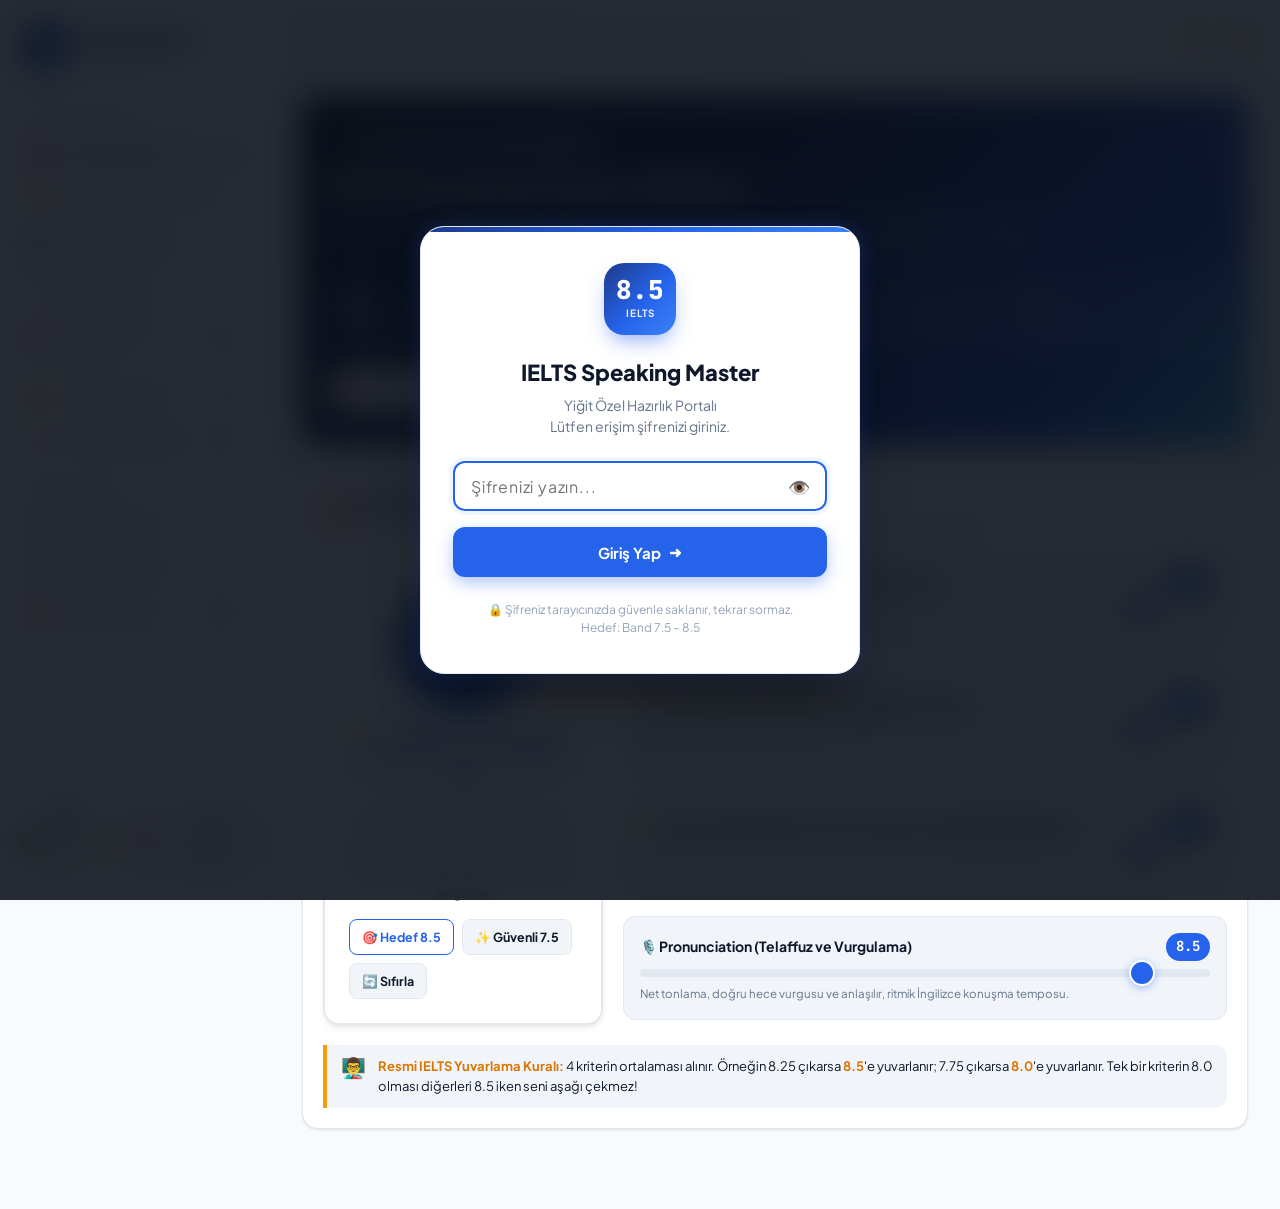
==== commit ba67078e: "Add complete 199-page IELTS Speaking Question Bank (Pages 193-391), interactive web viewer, and mast" ====
--- a/index.html
+++ b/index.html
@@ -12,6 +12,7 @@
   
   <!-- Main Stylesheet -->
   <link rel="stylesheet" href="app.css">
+  <link rel="stylesheet" href="question_bank.css">
 </head>
 <body data-theme="light">
 
@@ -84,6 +85,11 @@
         </a>
 
         <div class="sidebar-section-title">Kütüphane & İçerik</div>
+        <a class="nav-link" data-target="question-bank">
+          <span class="icon">📚</span>
+          <span>Soru & Model Bankası</span>
+          <span class="badge-count">199</span>
+        </a>
         <a class="nav-link" data-target="grammar-rules">
           <span class="icon">📐</span>
           <span>50 Gramer Kuralı</span>
@@ -123,12 +129,12 @@
           </div>
           <button class="btn-icon-top" id="btn-lock-sidebar" title="Portalı Kilitle / Çıkış Yap" style="width: 36px; height: 36px;">🔒</button>
         </div>
-        <div style="display: flex; gap: 8px; margin-top: 10px; width: 100%;">
-          <a href="IELTS_Speaking_Success_in_Speaking_Yigit_Kitap_Cevirisi.pdf" target="_blank" class="btn btn-outline" style="flex: 1; justify-content: center; font-size: 11px; padding: 6px 8px; text-decoration: none; border-color: var(--brand-blue); color: var(--brand-blue); font-weight: 700;" title="42 Sayfa Kitap PDF'i">
-            📕 Kitap PDF
+        <div style="display: flex; gap: 6px; margin-top: 10px; width: 100%;">
+          <a href="IELTS_Speaking_Success_in_Speaking_Yigit_Kitap_Cevirisi.pdf" target="_blank" class="btn btn-outline" style="flex: 1; justify-content: center; font-size: 10.5px; padding: 6px 4px; text-decoration: none; border-color: var(--brand-blue); color: var(--brand-blue); font-weight: 700;" title="Cilt 1: 42 Sayfa Rehber PDF">
+            📕 Cilt 1 (1-42)
           </a>
-          <a href="IELTS_Speaking_Success_in_Speaking_Yigit_Kitap_Cevirisi.html" target="_blank" class="btn btn-outline" style="flex: 1; justify-content: center; font-size: 11px; padding: 6px 8px; text-decoration: none; border-color: var(--brand-purple); color: var(--brand-purple); font-weight: 700;" title="42 Sayfa Birebir Çeviri">
-            📖 Çeviriler
+          <a href="IELTS_Speaking_Success_in_Speaking_Part2_Soru_Bankasi_Yigit_Sayfa_193_391.pdf" target="_blank" class="btn btn-outline" style="flex: 1; justify-content: center; font-size: 10.5px; padding: 6px 4px; text-decoration: none; border-color: var(--brand-purple); color: var(--brand-purple); font-weight: 700;" title="Cilt 2: 199 Sayfa Soru Bankası PDF">
+            📗 Cilt 2 (193-391)
           </a>
         </div>
       </div>
@@ -635,6 +641,86 @@
           </div>
         </section>
 
+
+        <!-- ==================================================================
+             SECTION 9: 199-PAGE QUESTION & ANSWER BANK (SAYFA 193-391)
+             ================================================================== -->
+        <section class="view-section" id="sec-question-bank">
+          <div class="card">
+            <div class="card-header" style="flex-direction: column; align-items: stretch; gap: 14px;">
+              <div style="display: flex; align-items: center; justify-content: space-between; flex-wrap: wrap; gap: 10px;">
+                <div class="card-title-group">
+                  <span style="font-size: 24px;">📚</span>
+                  <div>
+                    <h2 class="card-title">IELTS Speaking Soru & Model Cevap Bankası</h2>
+                    <p class="card-desc">Kitap Sayfa 193 – 391 Arası Tüm Konular (199 Sayfa, 1000+ Soru, Band 8 Model Cevaplar & Yiğit'e Özel Öğretmen Notları)</p>
+                  </div>
+                </div>
+                <div style="display: flex; gap: 8px; flex-wrap: wrap;">
+                  <a href="IELTS_Speaking_Success_in_Speaking_Part2_Soru_Bankasi_Yigit_Sayfa_193_391.pdf" target="_blank" class="btn btn-sm btn-primary">
+                    <span>📥 Cilt 2 PDF İndir (193-391)</span>
+                  </a>
+                  <a href="IELTS_Speaking_Success_in_Speaking_Yigit_Kitap_Cevirisi.pdf" target="_blank" class="btn btn-sm btn-secondary">
+                    <span>📥 Cilt 1 PDF (1-42)</span>
+                  </a>
+                </div>
+              </div>
+
+              <!-- Top Toolbar: Search + Stats + Page Jumper -->
+              <div class="qb-controls">
+                <div class="qb-search-wrapper">
+                  <span class="qb-search-icon">🔍</span>
+                  <input type="text" id="qb-search-input" class="qb-search-input" placeholder="Soru, model cevap, Türkçe çeviri, konu veya sayfa numarası ara (örn: 205, museum, yemek, habit)...">
+                  <button id="btn-qb-search-clear" class="qb-search-clear" style="display: none;" title="Temizle">✕</button>
+                </div>
+
+                <div class="qb-top-toolbar">
+                  <span class="qb-stats-pill" id="qb-stats-badge">199 Sayfa Yükleniyor...</span>
+                  <div class="qb-jumper">
+                    <span style="font-size: 12.5px; color: var(--text-muted); font-weight: 600;">Sayfaya Git:</span>
+                    <input type="number" id="qb-jump-input" class="qb-jumper-input" min="193" max="391" placeholder="193-391">
+                    <button id="btn-qb-jump" class="btn btn-sm btn-secondary">Git ➜</button>
+                  </div>
+                </div>
+
+                <!-- Topic Category Filter Chips -->
+                <div class="qb-category-bar" id="qb-category-chips">
+                  <button class="chip active" data-cat="all">Tümü (199 Sayfa)</button>
+                  <button class="chip" data-cat="Müzeler & Sanat">🏛️ Müzeler & Sanat</button>
+                  <button class="chip" data-cat="Güzellik & Dış Görünüş">✨ Güzellik & Dış Görünüş</button>
+                  <button class="chip" data-cat="Kitaplar & Okuma">📚 Kitaplar & Okuma</button>
+                  <button class="chip" data-cat="Binalar & Konaklama">🏢 Binalar & Konaklama</button>
+                  <button class="chip" data-cat="İklim & Çevre">🌱 İklim & Çevre</button>
+                  <button class="chip" data-cat="Bilgisayar & Teknoloji">💻 Bilgisayar & Teknoloji</button>
+                  <button class="chip" data-cat="Eğitim & Egzersiz">🎓 Eğitim & Egzersiz</button>
+                  <button class="chip" data-cat="Aile & Akrabalar">👨‍👩‍👧‍👦 Aile & Akrabalar</button>
+                  <button class="chip" data-cat="Moda, Kıyafet & Takı">👔 Moda, Kıyafet & Takı</button>
+                  <button class="chip" data-cat="Yemek, Diyet & Restoranlar">🍲 Yemek, Diyet & Restoranlar</button>
+                  <button class="chip" data-cat="Arkadaşlar & Sosyal İlişkiler">🤝 Arkadaşlar & İlişkiler</button>
+                  <button class="chip" data-cat="Sağlık, Hobiler & Alışkanlıklar">🏃 Sağlık, Hobiler & Alışkanlıklar</button>
+                  <button class="chip" data-cat="Memleket, Şehir & Toplum">🏙️ Memleket & Toplum</button>
+                  <button class="chip" data-cat="İş Dünyası & Kariyer">💼 İş Dünyası & Kariyer</button>
+                  <button class="chip" data-cat="Sinema, Müzik & Kutlamalar">🎬 Sinema, Müzik & Kutlamalar</button>
+                  <button class="chip" data-cat="Fotoğraf, Reklam & Medya">📷 Fotoğraf, Reklam & Medya</button>
+                  <button class="chip" data-cat="Alışveriş, Para & Tüketim">🛍️ Alışveriş & Para</button>
+                  <button class="chip" data-cat="Ulaşım, Araçlar & Spor">🚗 Ulaşım & Araçlar</button>
+                  <button class="chip" data-cat="Seyahat, Tatil & Gelecek Planları">✈️ Seyahat & Turizm</button>
+                </div>
+              </div>
+            </div>
+
+            <!-- Question Cards Container -->
+            <div id="qb-cards-container">
+              <!-- Dynamically populated by question_bank.js -->
+            </div>
+
+            <!-- Pagination Bar -->
+            <div id="qb-pagination">
+              <!-- Dynamically populated -->
+            </div>
+          </div>
+        </section>
+
       </main>
     </div>
 
@@ -646,9 +732,9 @@
         <span class="icon">🎯</span>
         <span class="bottom-nav-label">Band</span>
       </a>
-      <a class="bottom-nav-item" data-target="fluency">
-        <span class="icon">🗣️</span>
-        <span class="bottom-nav-label">Fluency</span>
+      <a class="bottom-nav-item" data-target="question-bank">
+        <span class="icon">📚</span>
+        <span class="bottom-nav-label">Sorular</span>
       </a>
       <a class="bottom-nav-item" data-target="grammar-rules">
         <span class="icon">📐</span>
@@ -674,6 +760,14 @@
       </div>
 
       <div class="sheet-grid">
+        <div class="sheet-item" data-target="question-bank">
+          <span class="icon">📚</span>
+          <span>Soru Bankası (193-391)</span>
+        </div>
+        <a href="IELTS_Speaking_Success_in_Speaking_Part2_Soru_Bankasi_Yigit_Sayfa_193_391.pdf" target="_blank" class="sheet-item" style="text-decoration: none; color: var(--brand-purple);">
+          <span class="icon">📗</span>
+          <span>Soru Bankası PDF (199 Sayfa)</span>
+        </a>
         <div class="sheet-item" data-target="essential-tips">
           <span class="icon">💡</span>
           <span>Essential Tips</span>
@@ -717,5 +811,7 @@
   <!-- Scripts -->
   <script src="data.js"></script>
   <script src="app.js"></script>
+  <script src="question_bank_data.js"></script>
+  <script src="question_bank.js"></script>
 </body>
 </html>
--- a/question_bank.css
+++ b/question_bank.css
@@ -0,0 +1,357 @@
+/* ==========================================================================
+   question_bank.css - Styles for Question & Answer Bank (Pages 193-391)
+   ========================================================================== */
+
+.qb-controls {
+  display: flex;
+  flex-direction: column;
+  gap: 14px;
+  margin-bottom: 24px;
+}
+
+.qb-search-wrapper {
+  position: relative;
+  display: flex;
+  align-items: center;
+  width: 100%;
+}
+
+.qb-search-icon {
+  position: absolute;
+  left: 14px;
+  font-size: 16px;
+  color: var(--text-muted);
+  pointer-events: none;
+}
+
+.qb-search-input {
+  width: 100%;
+  height: 46px;
+  padding: 0 42px 0 42px;
+  font-size: 14px;
+  border-radius: 10px;
+  border: 1px solid var(--border-color);
+  background: var(--bg-card);
+  color: var(--text-main);
+  transition: all 0.2s ease;
+}
+
+.qb-search-input:focus {
+  outline: none;
+  border-color: var(--brand-blue);
+  box-shadow: 0 0 0 3px rgba(30, 58, 138, 0.15);
+}
+
+.qb-search-clear {
+  position: absolute;
+  right: 12px;
+  background: none;
+  border: none;
+  color: var(--text-muted);
+  cursor: pointer;
+  font-size: 16px;
+  padding: 4px;
+}
+
+.qb-top-toolbar {
+  display: flex;
+  align-items: center;
+  justify-content: space-between;
+  flex-wrap: wrap;
+  gap: 12px;
+}
+
+.qb-stats-pill {
+  font-size: 12.5px;
+  font-weight: 700;
+  color: var(--brand-blue);
+  background: rgba(30, 58, 138, 0.08);
+  padding: 6px 14px;
+  border-radius: 9999px;
+  border: 1px solid rgba(30, 58, 138, 0.15);
+}
+
+.qb-jumper {
+  display: flex;
+  align-items: center;
+  gap: 6px;
+}
+
+.qb-jumper-input {
+  width: 90px;
+  height: 36px;
+  padding: 0 10px;
+  font-size: 13px;
+  border-radius: 8px;
+  border: 1px solid var(--border-color);
+  background: var(--bg-card);
+  color: var(--text-main);
+  text-align: center;
+}
+
+.qb-category-bar {
+  display: flex;
+  gap: 8px;
+  overflow-x: auto;
+  padding-bottom: 6px;
+  scrollbar-width: thin;
+}
+
+.qb-category-bar::-webkit-scrollbar {
+  height: 4px;
+}
+
+.qb-category-bar::-webkit-scrollbar-thumb {
+  background: var(--border-color);
+  border-radius: 2px;
+}
+
+/* Question Cards */
+.qb-page-card {
+  background: var(--bg-card);
+  border: 1px solid var(--border-color);
+  border-radius: 14px;
+  padding: 22px;
+  margin-bottom: 24px;
+  box-shadow: var(--shadow-sm);
+  transition: transform 0.2s ease, box-shadow 0.2s ease;
+}
+
+.qb-page-card:hover {
+  box-shadow: var(--shadow-md);
+}
+
+.qb-card-top {
+  display: flex;
+  align-items: center;
+  justify-content: space-between;
+  flex-wrap: wrap;
+  gap: 10px;
+  margin-bottom: 12px;
+}
+
+.qb-page-pill {
+  background: linear-gradient(135deg, #1e3a8a, #0284c7);
+  color: white;
+  font-family: 'JetBrains Mono', monospace;
+  font-size: 11.5px;
+  font-weight: 700;
+  padding: 4px 10px;
+  border-radius: 6px;
+  letter-spacing: 0.5px;
+}
+
+.qb-cat-pill {
+  background: rgba(2, 132, 199, 0.08);
+  color: var(--brand-blue);
+  font-size: 11.5px;
+  font-weight: 600;
+  padding: 4px 10px;
+  border-radius: 6px;
+  border: 1px solid rgba(2, 132, 199, 0.15);
+}
+
+.qb-card-actions {
+  display: flex;
+  gap: 8px;
+}
+
+.btn-icon-subtle {
+  display: inline-flex;
+  align-items: center;
+  gap: 6px;
+  padding: 6px 12px;
+  font-size: 12px;
+  font-weight: 600;
+  border-radius: 6px;
+  border: 1px solid var(--border-color);
+  background: var(--bg-hover);
+  color: var(--text-main);
+  cursor: pointer;
+  transition: all 0.2s ease;
+}
+
+.btn-icon-subtle:hover {
+  border-color: var(--brand-blue);
+  color: var(--brand-blue);
+  background: rgba(30, 58, 138, 0.05);
+}
+
+.btn-icon-subtle.speaking {
+  background: #fef3c7;
+  border-color: #f59e0b;
+  color: #b45309;
+}
+
+.qb-card-title {
+  font-size: 17px;
+  font-weight: 800;
+  color: var(--text-main);
+  margin-bottom: 14px;
+  line-height: 1.4;
+}
+
+/* View Mode Switcher */
+.qb-view-tabs {
+  display: flex;
+  gap: 6px;
+  margin-bottom: 14px;
+  border-bottom: 1px solid var(--border-color);
+  padding-bottom: 8px;
+}
+
+.qb-tab-btn {
+  padding: 5px 12px;
+  font-size: 11.5px;
+  font-weight: 600;
+  border-radius: 6px;
+  border: 1px solid transparent;
+  background: transparent;
+  color: var(--text-muted);
+  cursor: pointer;
+  transition: all 0.15s ease;
+}
+
+.qb-tab-btn:hover {
+  color: var(--text-main);
+  background: var(--bg-hover);
+}
+
+.qb-tab-btn.active {
+  background: var(--brand-blue);
+  color: white;
+  border-color: var(--brand-blue);
+}
+
+/* Dual Column Grid */
+.qb-dual-grid {
+  display: grid;
+  grid-template-columns: 1fr 1fr;
+  gap: 16px;
+  margin-bottom: 16px;
+}
+
+.qb-dual-grid.mode-en,
+.qb-dual-grid.mode-tr {
+  grid-template-columns: 1fr;
+}
+
+.qb-box {
+  border-radius: 10px;
+  padding: 16px;
+  border: 1px solid var(--border-color);
+}
+
+.qb-en-box {
+  background: var(--bg-secondary);
+}
+
+.qb-tr-box {
+  background: rgba(2, 132, 199, 0.04);
+  border-color: rgba(2, 132, 199, 0.2);
+}
+
+.qb-box-header {
+  font-size: 11px;
+  font-weight: 700;
+  text-transform: uppercase;
+  letter-spacing: 0.5px;
+  margin-bottom: 10px;
+  padding-bottom: 6px;
+  border-bottom: 1px solid rgba(0, 0, 0, 0.06);
+  color: var(--text-muted);
+}
+
+.qb-tr-box .qb-box-header {
+  color: var(--brand-blue);
+}
+
+.qb-box-body {
+  font-size: 13.5px;
+  line-height: 1.65;
+  color: var(--text-main);
+}
+
+/* Teacher Guidance */
+.qb-teacher-card {
+  border-radius: 10px;
+  border-left: 4px solid var(--success);
+  border-top: 1px solid rgba(22, 163, 74, 0.25);
+  border-right: 1px solid rgba(22, 163, 74, 0.25);
+  border-bottom: 1px solid rgba(22, 163, 74, 0.25);
+  background: rgba(22, 163, 74, 0.05);
+  overflow: hidden;
+}
+
+.qb-teacher-header {
+  display: flex;
+  align-items: center;
+  justify-content: space-between;
+  padding: 12px 16px;
+  cursor: pointer;
+  user-select: none;
+  background: rgba(22, 163, 74, 0.08);
+  transition: background 0.2s ease;
+}
+
+.qb-teacher-header:hover {
+  background: rgba(22, 163, 74, 0.12);
+}
+
+.qb-teacher-toggle-icon {
+  font-size: 11.5px;
+  font-weight: 700;
+  color: var(--success);
+}
+
+.qb-teacher-body {
+  display: none;
+  padding: 14px 16px;
+  font-size: 13px;
+  line-height: 1.6;
+  color: var(--text-main);
+}
+
+.qb-teacher-body.open {
+  display: block;
+}
+
+/* Pagination */
+.qb-pag-bar {
+  display: flex;
+  align-items: center;
+  justify-content: center;
+  gap: 16px;
+  padding: 20px 0;
+}
+
+.qb-pag-info {
+  font-size: 13.5px;
+  color: var(--text-muted);
+}
+
+/* Responsive */
+@media (max-width: 768px) {
+  .qb-dual-grid {
+    grid-template-columns: 1fr;
+  }
+  .qb-top-toolbar {
+    flex-direction: column;
+    align-items: stretch;
+  }
+  .qb-jumper {
+    justify-content: flex-end;
+  }
+  .qb-card-top {
+    flex-direction: column;
+    align-items: flex-start;
+  }
+  .qb-card-actions {
+    width: 100%;
+    justify-content: space-between;
+  }
+  .btn-icon-subtle {
+    flex: 1;
+    justify-content: center;
+  }
+}
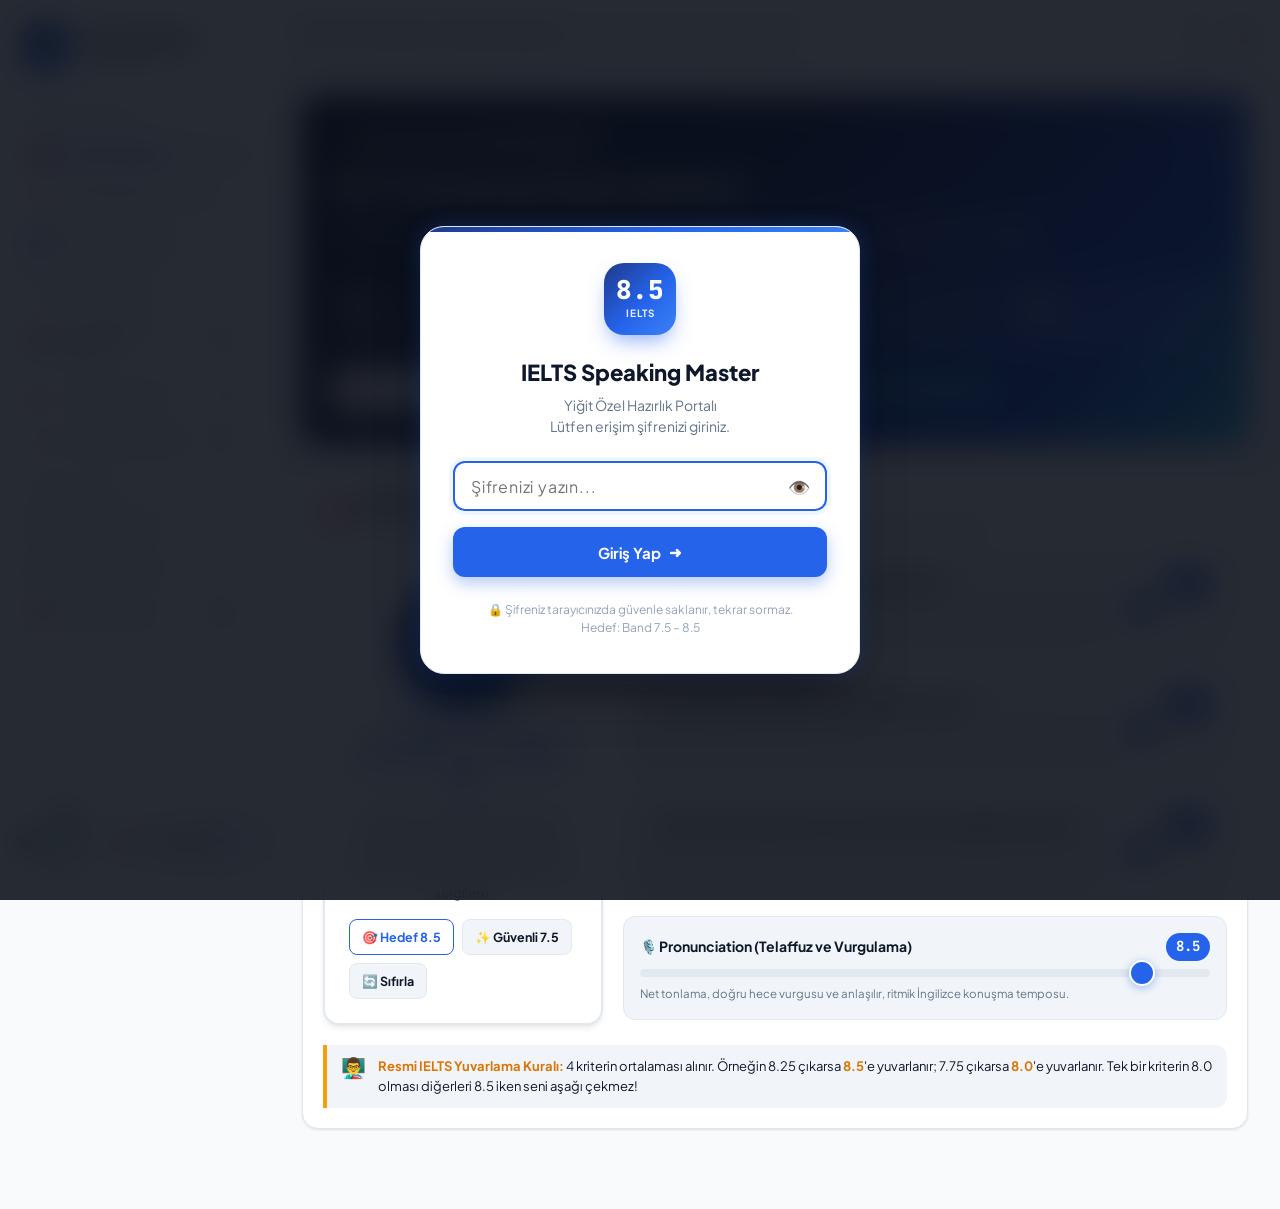
==== commit 4ebae9c3: "Add distinct 404 Essential Tests for IELTS Master PDF and web links for Yigit" ====
--- a/index.html
+++ b/index.html
@@ -129,12 +129,15 @@
           </div>
           <button class="btn-icon-top" id="btn-lock-sidebar" title="Portalı Kilitle / Çıkış Yap" style="width: 36px; height: 36px;">🔒</button>
         </div>
-        <div style="display: flex; gap: 6px; margin-top: 10px; width: 100%;">
-          <a href="IELTS_Speaking_Success_in_Speaking_Yigit_Kitap_Cevirisi.pdf" target="_blank" class="btn btn-outline" style="flex: 1; justify-content: center; font-size: 10.5px; padding: 6px 4px; text-decoration: none; border-color: var(--brand-blue); color: var(--brand-blue); font-weight: 700;" title="Cilt 1: 42 Sayfa Rehber PDF">
-            📕 Cilt 1 (1-42)
+        <div style="display: grid; grid-template-columns: 1fr 1fr 1fr; gap: 4px; margin-top: 10px; width: 100%;">
+          <a href="IELTS_Speaking_Success_in_Speaking_Yigit_Kitap_Cevirisi.pdf" target="_blank" class="btn btn-outline" style="justify-content: center; font-size: 9.5px; padding: 6px 2px; text-decoration: none; border-color: var(--brand-blue); color: var(--brand-blue); font-weight: 700;" title="Cilt 1: 42 Sayfa Rehber PDF">
+            📕 Cilt 1
           </a>
-          <a href="IELTS_Speaking_Success_in_Speaking_Part2_Soru_Bankasi_Yigit_Sayfa_193_391.pdf" target="_blank" class="btn btn-outline" style="flex: 1; justify-content: center; font-size: 10.5px; padding: 6px 4px; text-decoration: none; border-color: var(--brand-purple); color: var(--brand-purple); font-weight: 700;" title="Cilt 2: 199 Sayfa Soru Bankası PDF">
-            📗 Cilt 2 (193-391)
+          <a href="IELTS_Speaking_Success_in_Speaking_Part2_Soru_Bankasi_Yigit_Sayfa_193_391.pdf" target="_blank" class="btn btn-outline" style="justify-content: center; font-size: 9.5px; padding: 6px 2px; text-decoration: none; border-color: var(--brand-purple); color: var(--brand-purple); font-weight: 700;" title="Cilt 2: 199 Sayfa Soru Bankası PDF">
+            📗 Cilt 2
+          </a>
+          <a href="IELTS_404_Essential_Tests_General_Training_Yigit_Rehberi.pdf" target="_blank" class="btn btn-outline" style="justify-content: center; font-size: 9.5px; padding: 6px 2px; text-decoration: none; border-color: #0284c7; color: #0284c7; font-weight: 700;" title="Cilt 3: 121 Sayfa 404 Tests PDF">
+            📘 Cilt 3
           </a>
         </div>
       </div>
@@ -210,6 +213,9 @@
               </a>
               <a href="IELTS_Speaking_Success_in_Speaking_Yigit_Kitap_Cevirisi.html" target="_blank" class="btn btn-outline" style="font-size: 12.5px; padding: 8px 16px; text-decoration: none; border-color: rgba(255,255,255,0.4); color: #ffffff; background: rgba(255,255,255,0.1); backdrop-filter: blur(8px);">
                 📖 Birebir Sayfa Çevirilerini Oku
+              </a>
+              <a href="IELTS_404_Essential_Tests_General_Training_Yigit_Rehberi.pdf" target="_blank" class="btn btn-outline" style="font-size: 12.5px; padding: 8px 16px; text-decoration: none; border-color: #38bdf8; color: #ffffff; background: rgba(2, 132, 199, 0.35); backdrop-filter: blur(8px);">
+                📘 Cilt 3: 404 Tests PDF'ini Aç
               </a>
             </div>
           </div>
@@ -662,6 +668,9 @@
                   </a>
                   <a href="IELTS_Speaking_Success_in_Speaking_Yigit_Kitap_Cevirisi.pdf" target="_blank" class="btn btn-sm btn-secondary">
                     <span>📥 Cilt 1 PDF (1-42)</span>
+                  </a>
+                  <a href="IELTS_404_Essential_Tests_General_Training_Yigit_Rehberi.pdf" target="_blank" class="btn btn-sm" style="background: #0284c7; color: white;">
+                    <span>📥 Cilt 3 PDF (1-121)</span>
                   </a>
                 </div>
               </div>
@@ -768,6 +777,10 @@
           <span class="icon">📗</span>
           <span>Soru Bankası PDF (199 Sayfa)</span>
         </a>
+        <a href="IELTS_404_Essential_Tests_General_Training_Yigit_Rehberi.pdf" target="_blank" class="sheet-item" style="text-decoration: none; color: #0284c7;">
+          <span class="icon">📘</span>
+          <span>404 Tests PDF (121 Sayfa)</span>
+        </a>
         <div class="sheet-item" data-target="essential-tips">
           <span class="icon">💡</span>
           <span>Essential Tips</span>
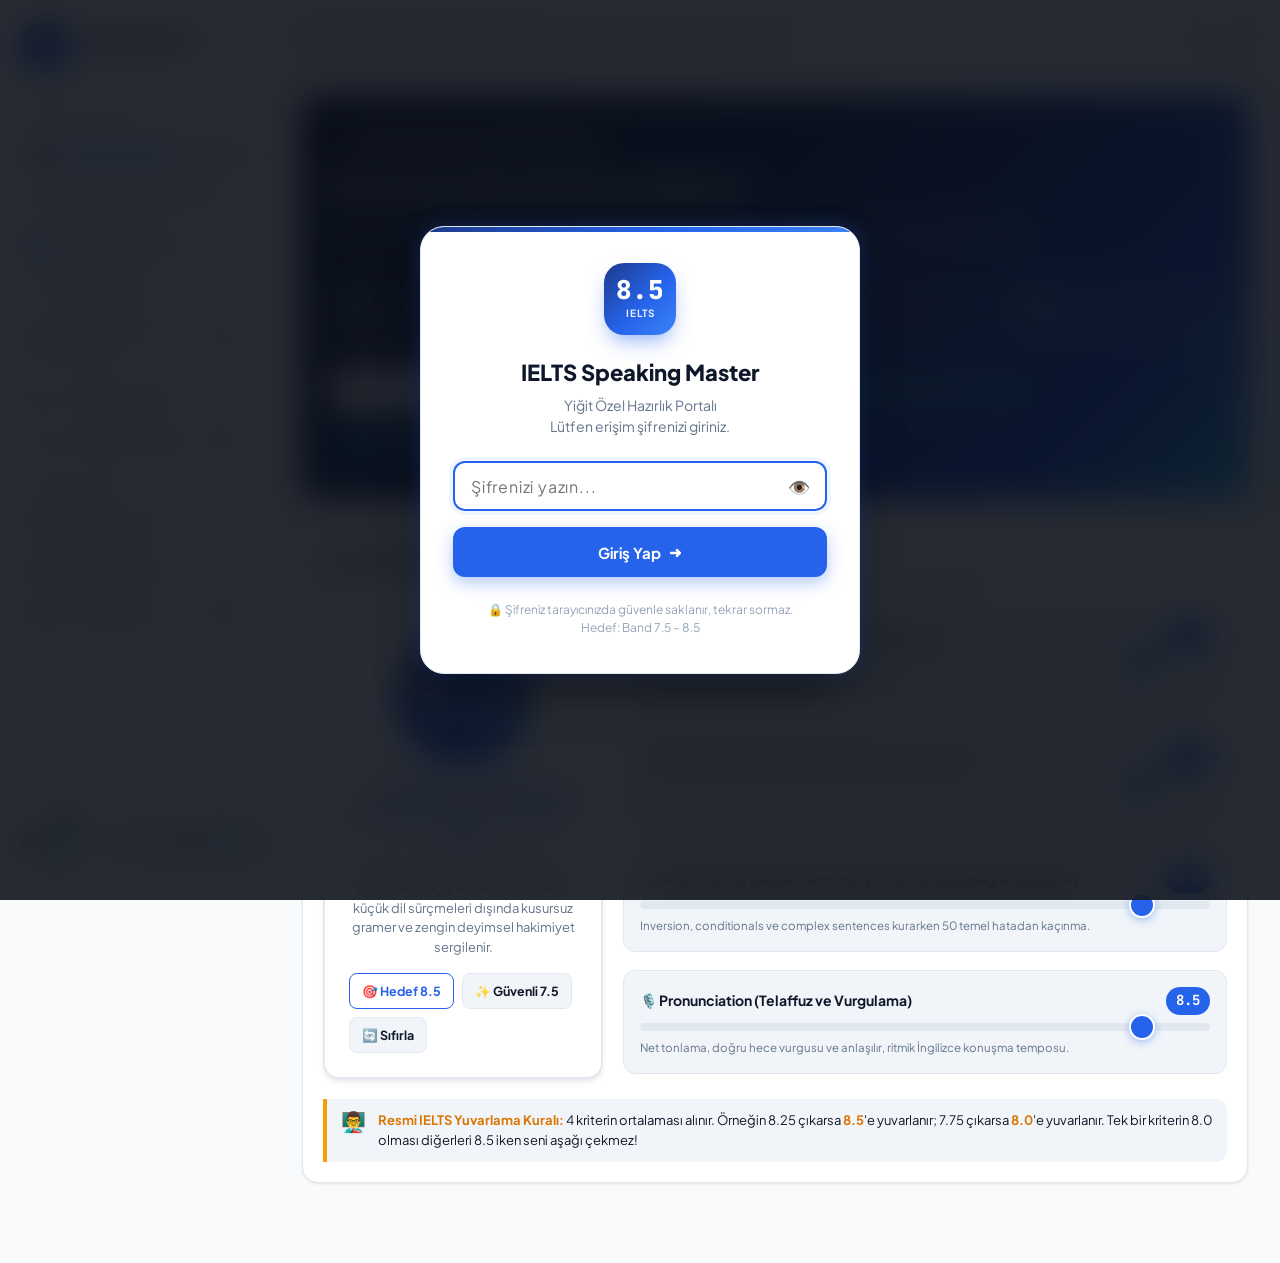
==== commit 45e95e64: "Add Cilt 3 interactive HTML viewer direct link and update portal metadata" ====
--- a/index.html
+++ b/index.html
@@ -215,7 +215,10 @@
                 📖 Birebir Sayfa Çevirilerini Oku
               </a>
               <a href="IELTS_404_Essential_Tests_General_Training_Yigit_Rehberi.pdf" target="_blank" class="btn btn-outline" style="font-size: 12.5px; padding: 8px 16px; text-decoration: none; border-color: #38bdf8; color: #ffffff; background: rgba(2, 132, 199, 0.35); backdrop-filter: blur(8px);">
-                📘 Cilt 3: 404 Tests PDF'ini Aç
+                📘 Cilt 3: 404 Tests PDF (205 Sayfa)
+              </a>
+              <a href="IELTS_404_Essential_Tests_General_Training_Yigit_Rehberi.html" target="_blank" class="btn btn-outline" style="font-size: 12.5px; padding: 8px 16px; text-decoration: none; border-color: #38bdf8; color: #ffffff; background: rgba(2, 132, 199, 0.2); backdrop-filter: blur(8px);">
+                🌐 Cilt 3 Web Görüntüleyici (HTML)
               </a>
             </div>
           </div>
